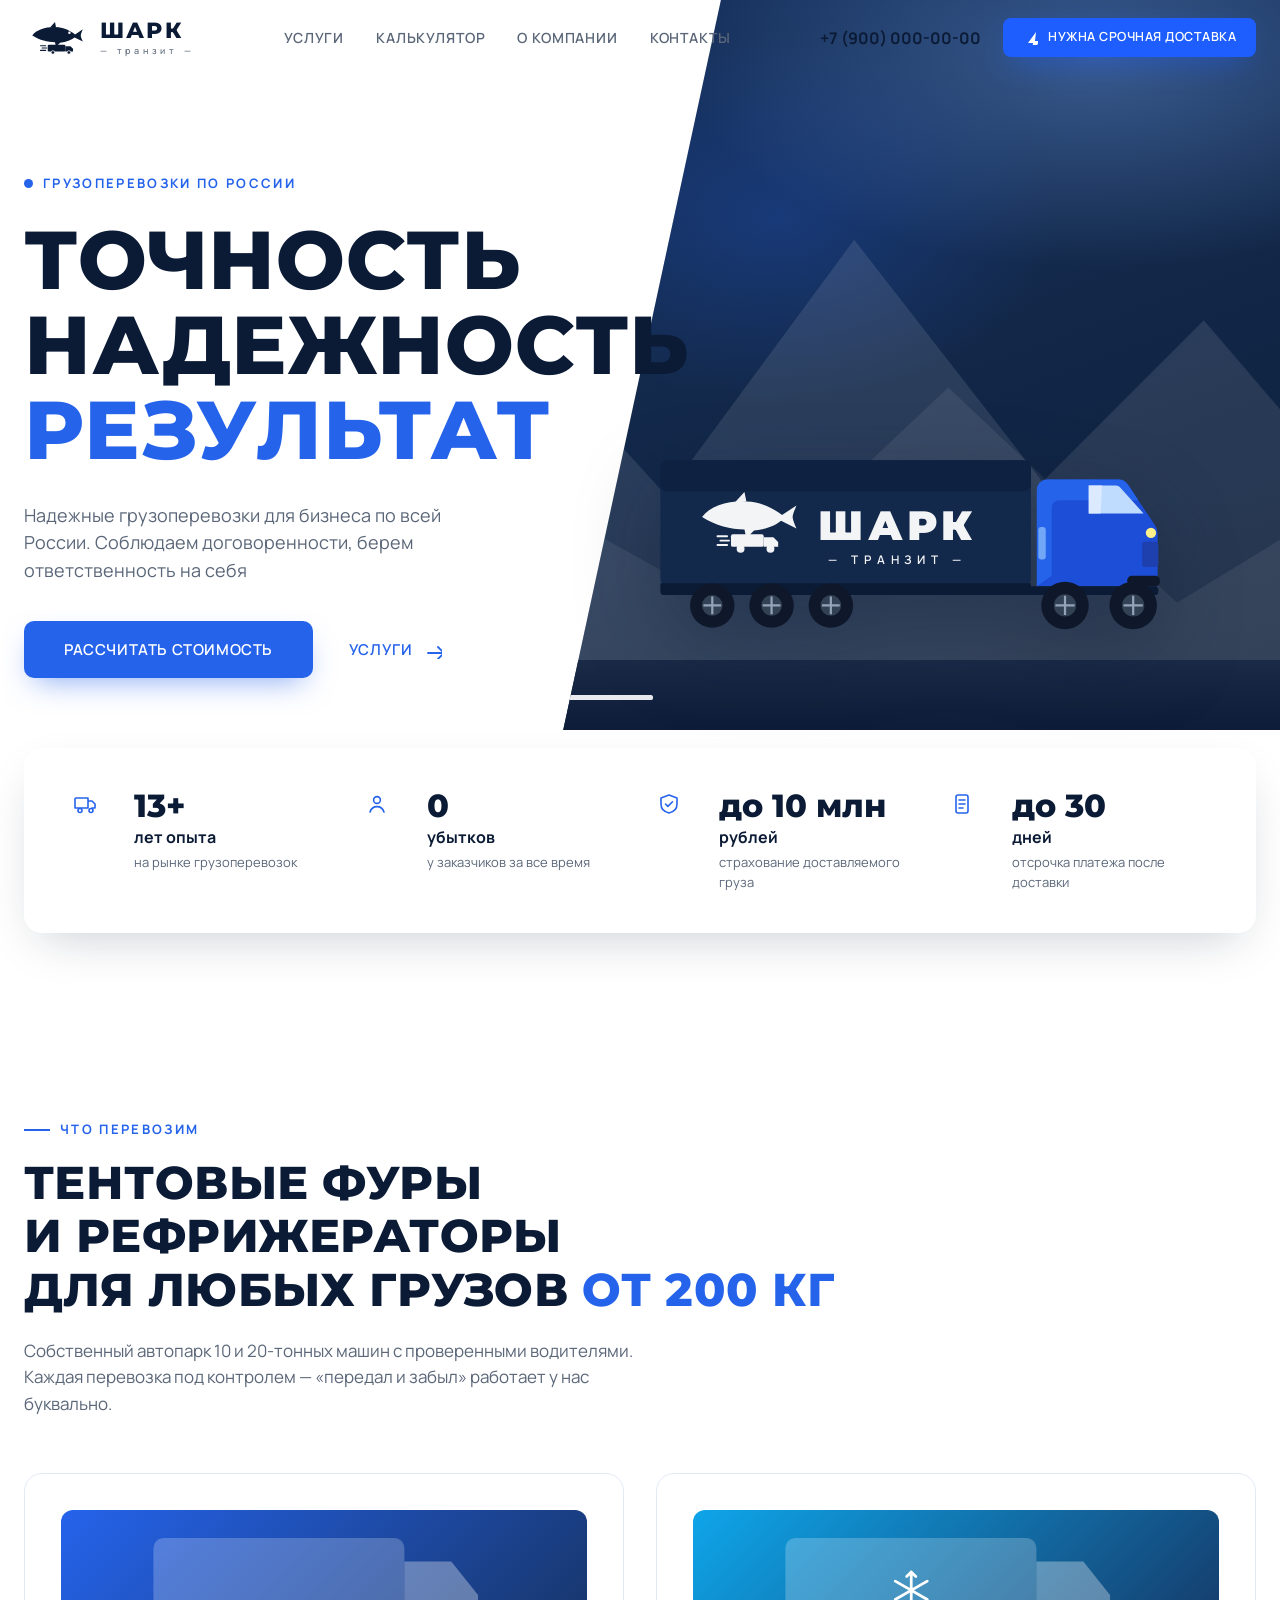
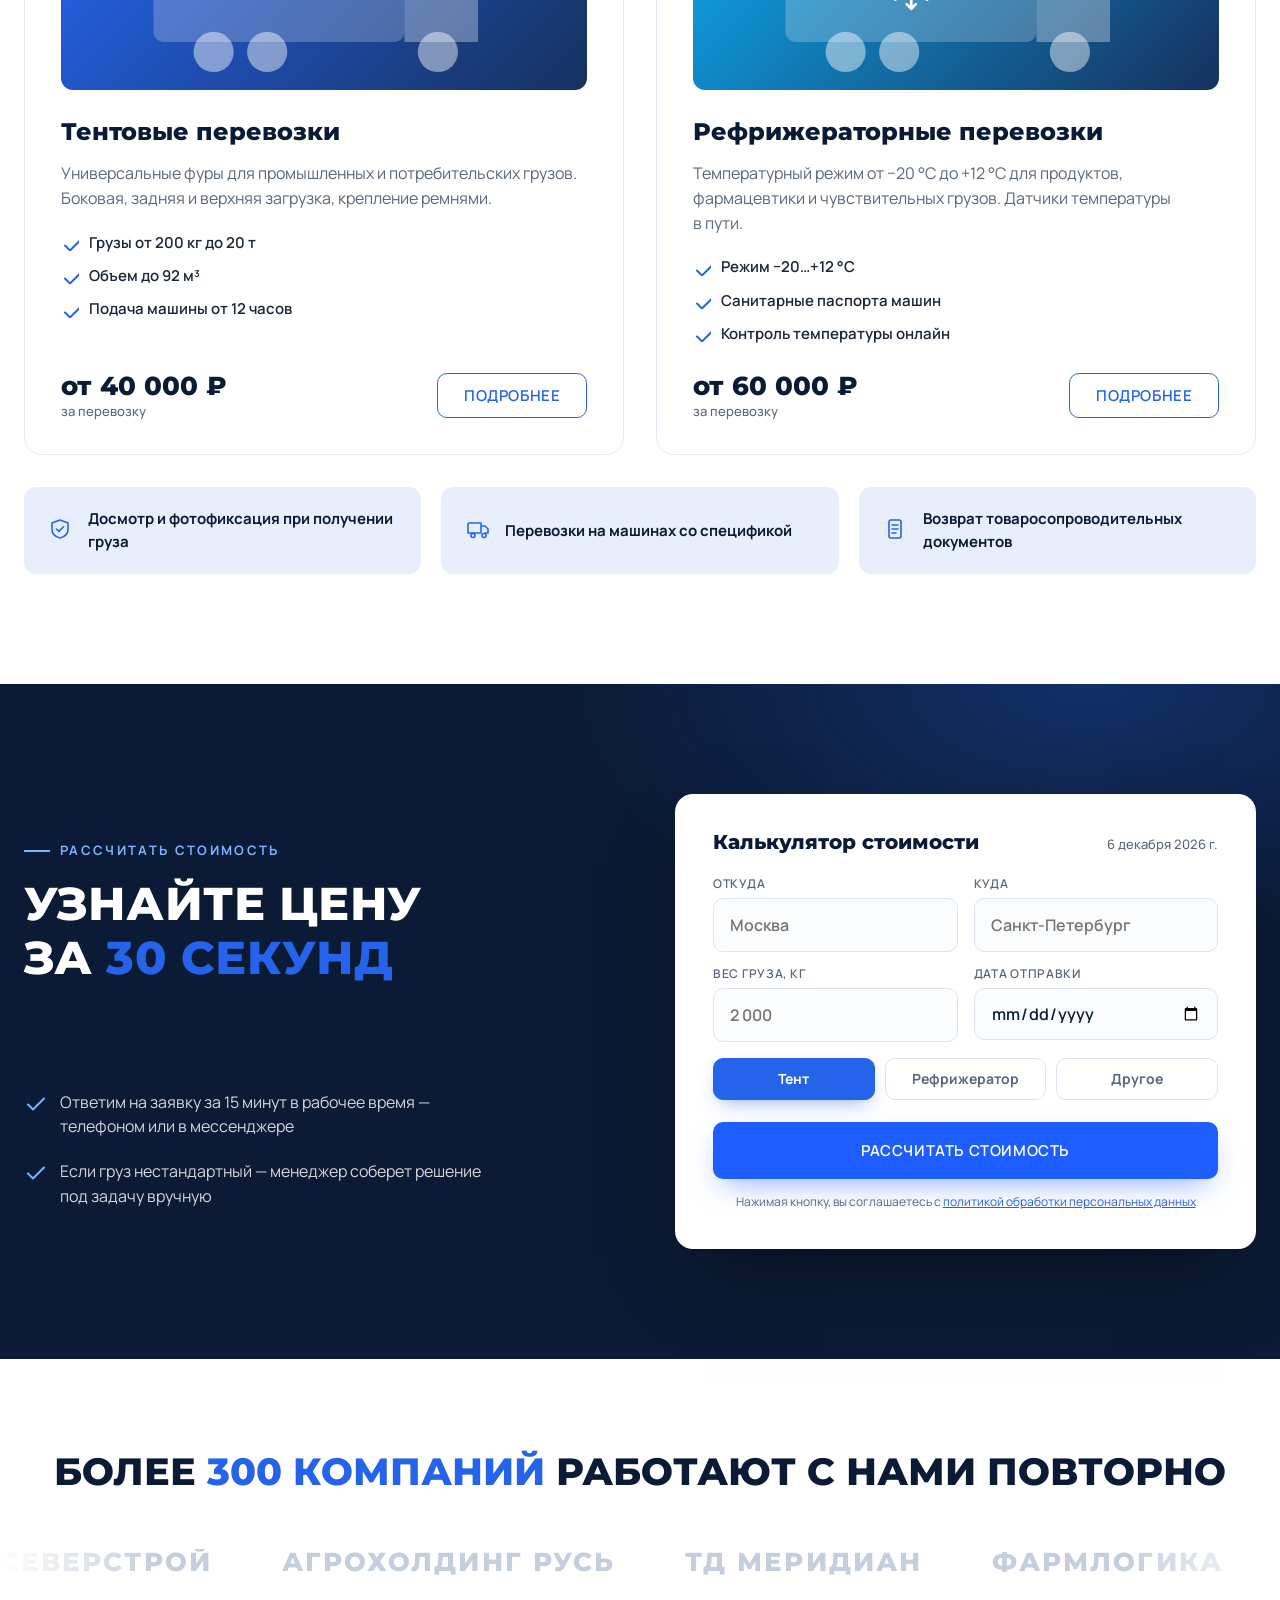
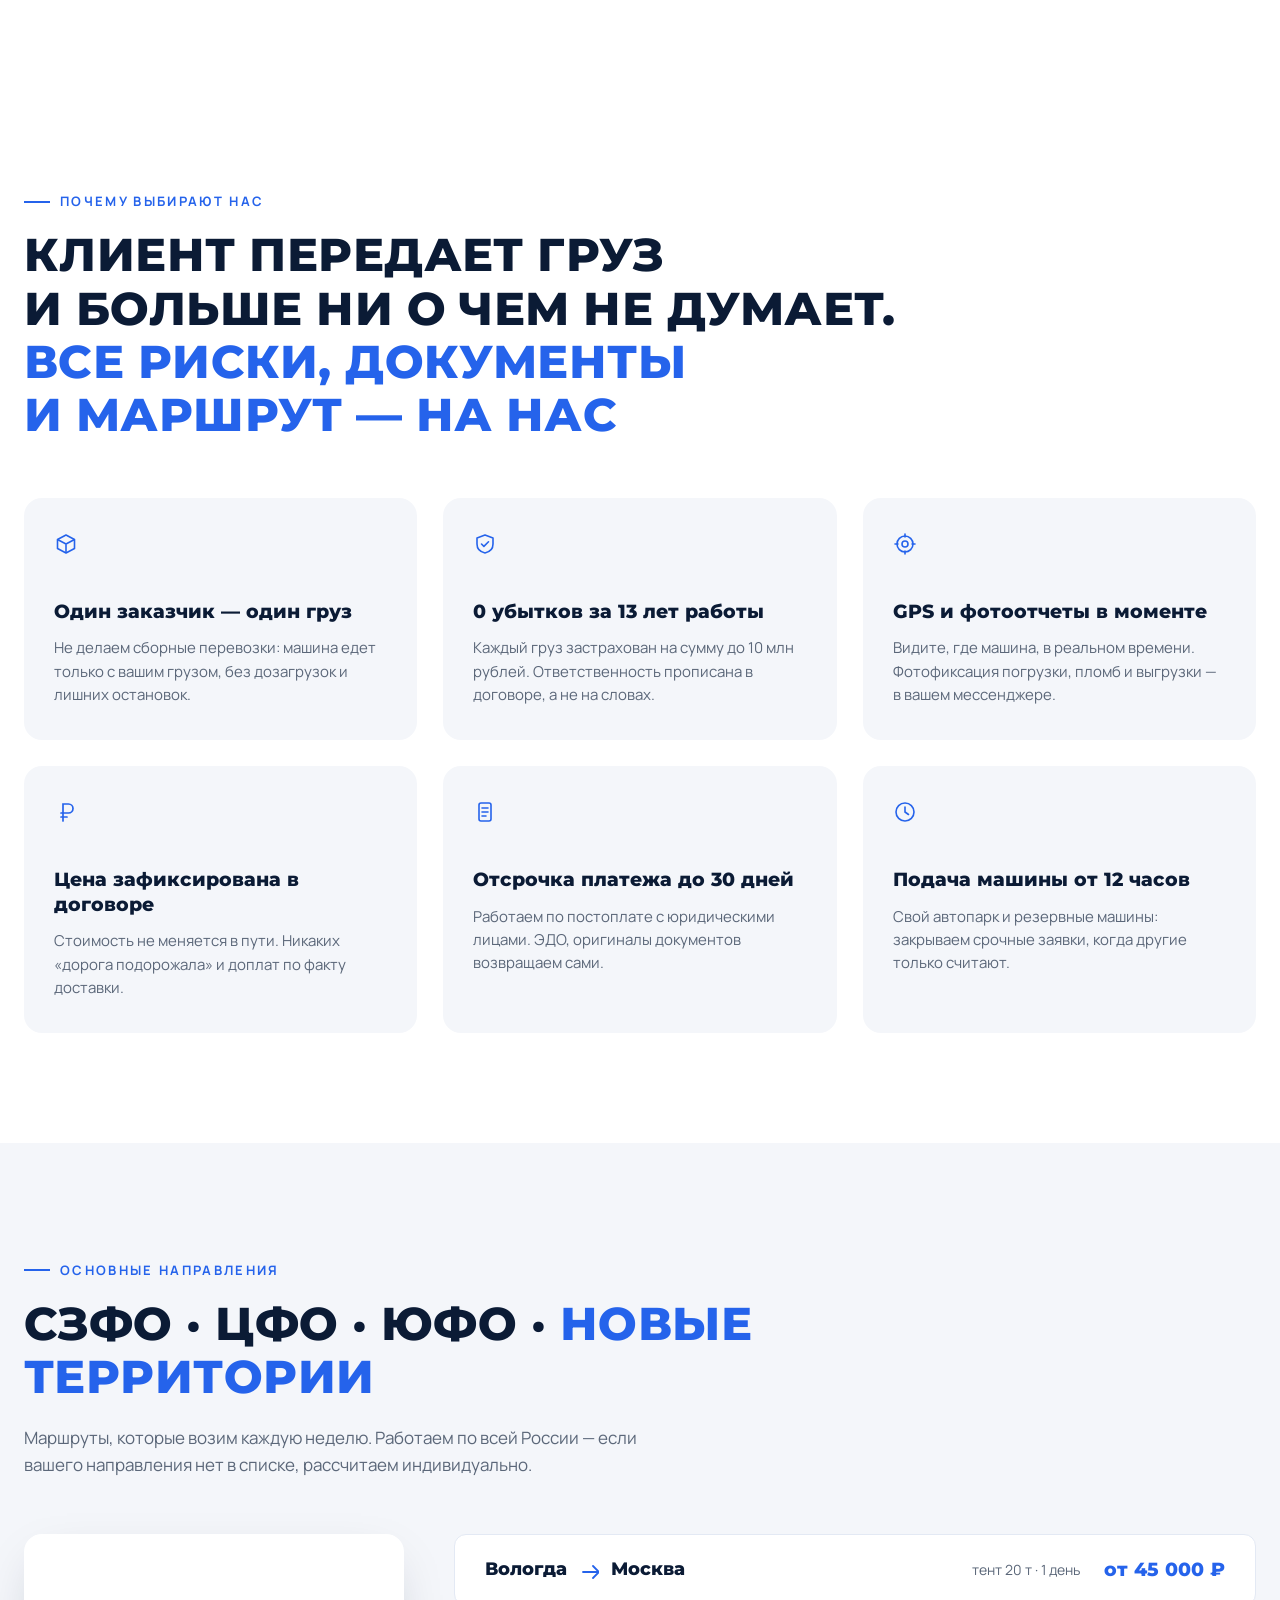
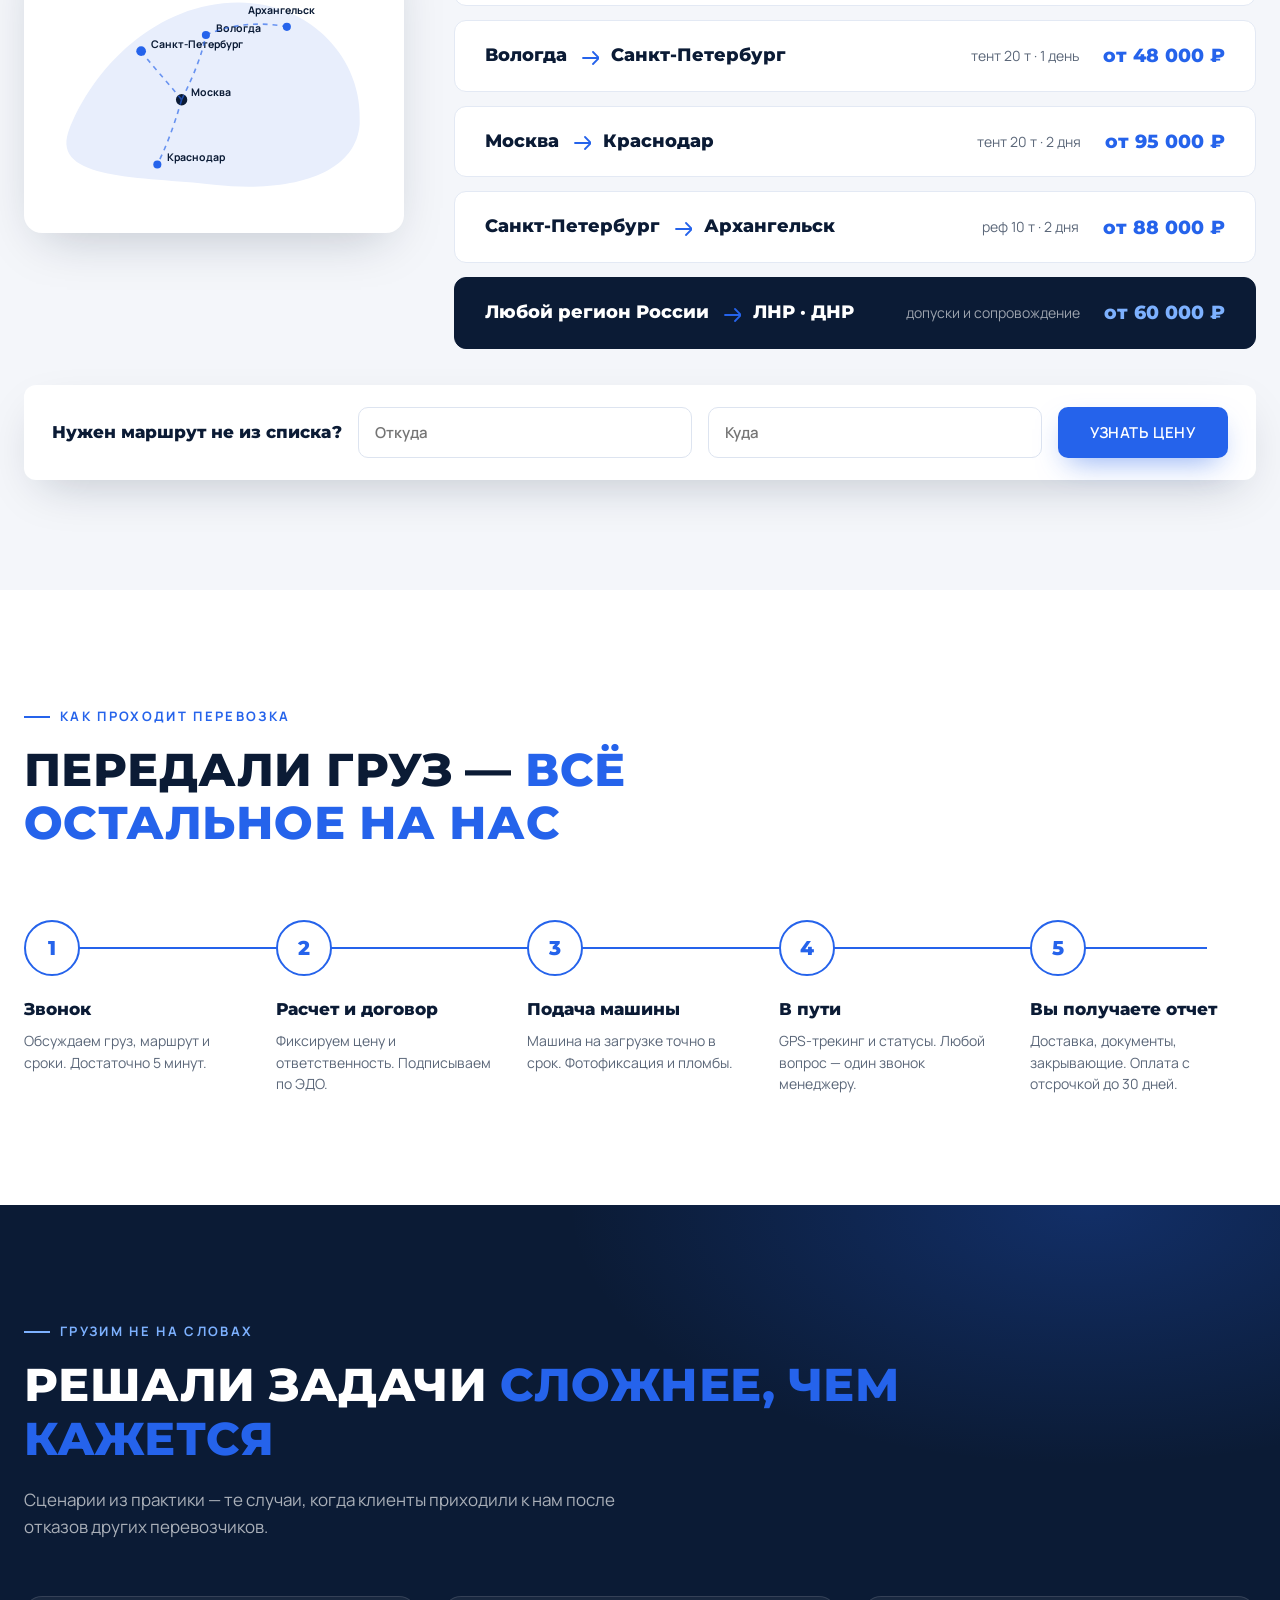
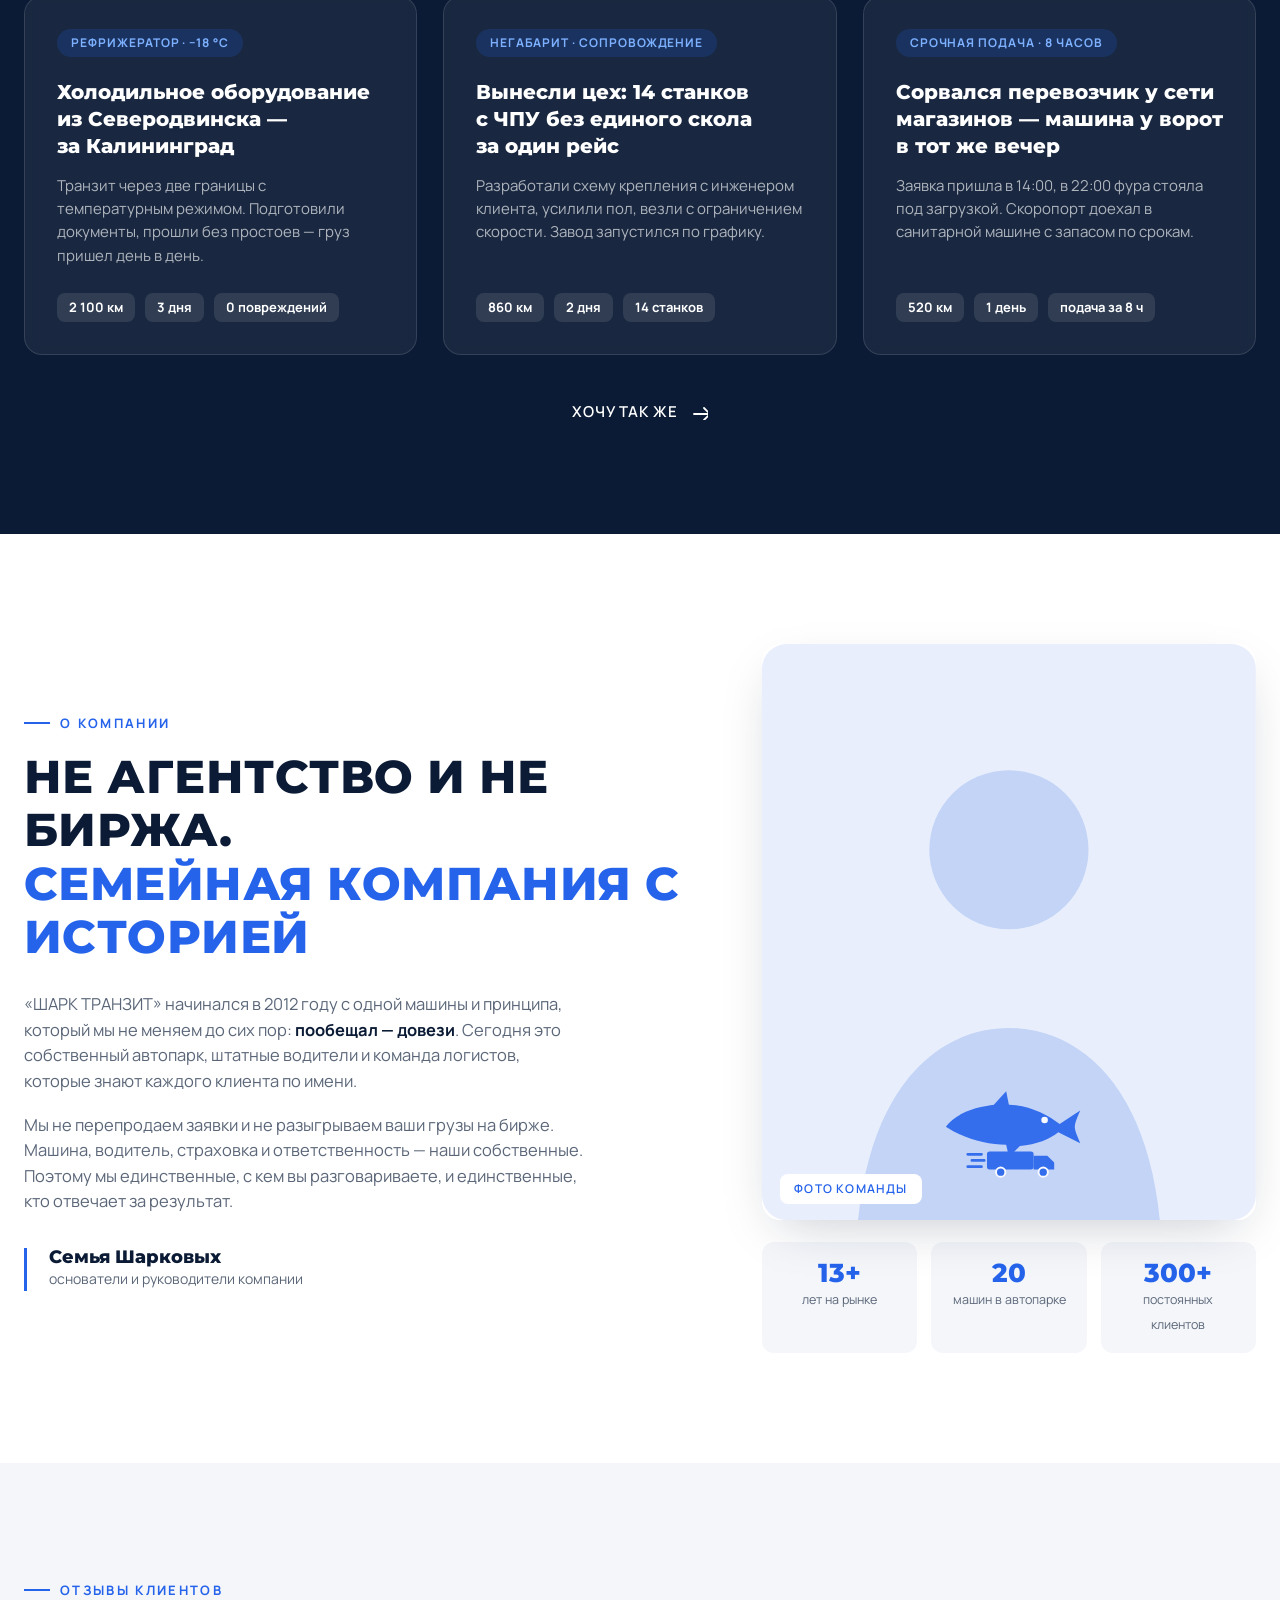
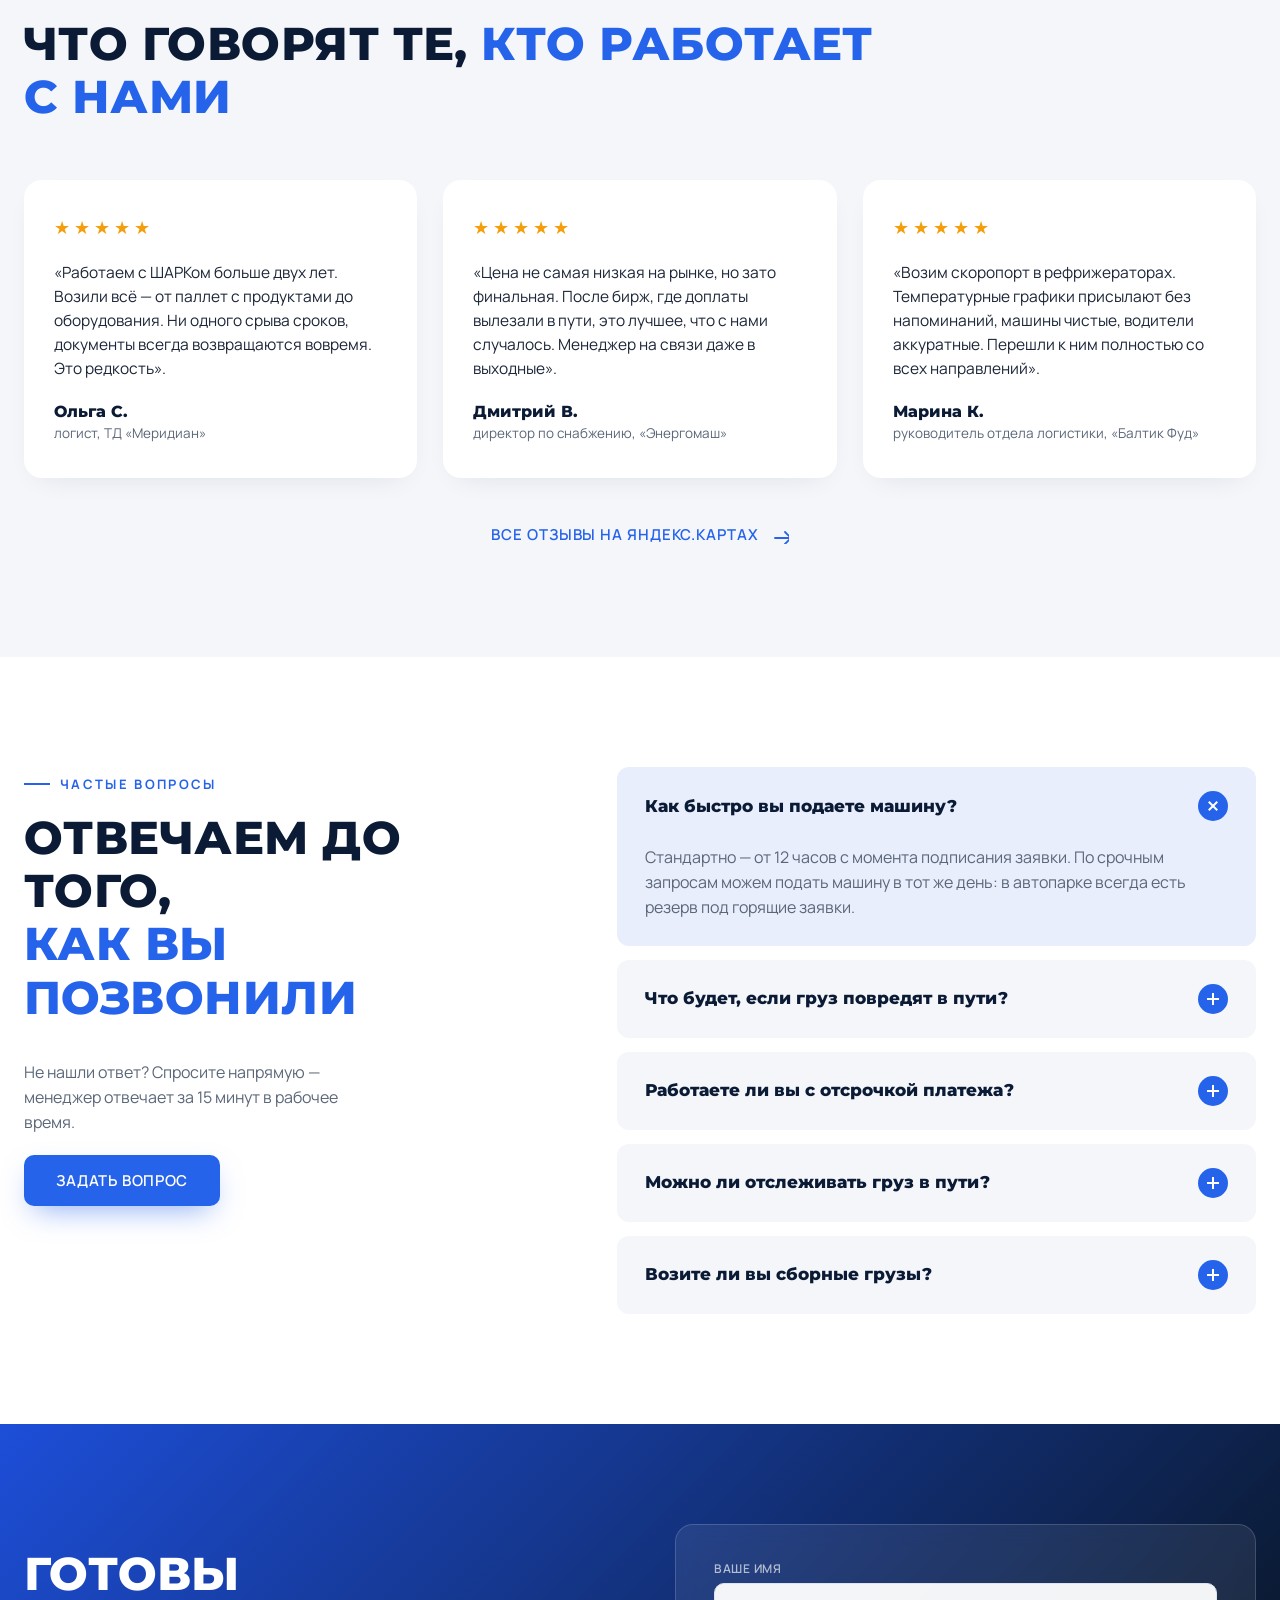
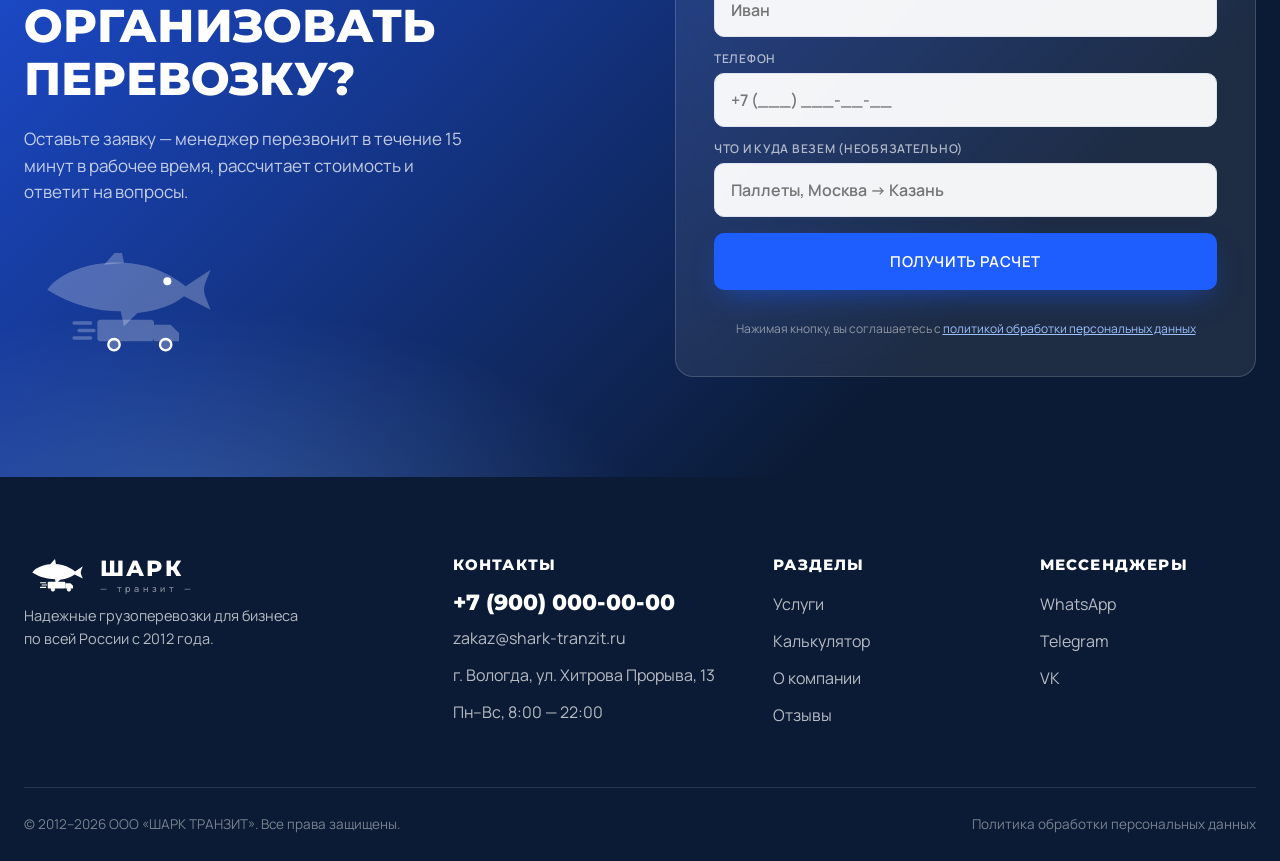
==== shark-transit/index.html @ 732265a2 "Добавить макет главной страницы ШАРК ТРАНЗИТ Адаптивная верстка по дизайну первого экрана и прототип" ====
<!DOCTYPE html>
<html lang="ru">
<head>
  <meta charset="UTF-8">
  <meta name="viewport" content="width=device-width, initial-scale=1.0">
  <title>ШАРК ТРАНЗИТ — Грузоперевозки по России | Точность. Надежность. Результат</title>
  <meta name="description" content="Надежные грузоперевозки для бизнеса по всей России. Тентовые фуры и рефрижераторы для грузов от 200 кг. Страхование до 10 млн ₽, отсрочка платежа до 30 дней.">
  <link rel="preconnect" href="https://fonts.googleapis.com">
  <link rel="preconnect" href="https://fonts.gstatic.com" crossorigin>
  <link href="https://fonts.googleapis.com/css2?family=Manrope:wght@400;500;600;700;800&family=Montserrat:wght@600;700;800;900&display=swap" rel="stylesheet">
  <link rel="stylesheet" href="css/style.css">
</head>
<body>

  <!-- ============ PRELOADER ============ -->
  <div class="preloader" id="preloader">
    <div class="preloader__inner">
      <div class="preloader__logo">
        <svg class="preloader__shark" viewBox="0 0 120 60" aria-hidden="true">
          <use href="#shark-icon"></use>
        </svg>
        <div class="preloader__brand">ШАРК<span>— транзит —</span></div>
      </div>
      <div class="preloader__bar"><i></i></div>
      <div class="preloader__caption">Готовим маршрут…</div>
    </div>
  </div>

  <!-- ============ SVG SPRITE ============ -->
  <svg width="0" height="0" style="position:absolute" aria-hidden="true">
    <defs>
      <!-- Shark + truck logo mark -->
      <g id="shark-icon">
        <path d="M14 22 C24 8 52 2 74 8 C84 11 92 16 97 20 L112 10 C110 15 108 19 108 22 C108 25 110 29 112 34 L96 26 C90 31 80 35 68 36 L60 44 L58 35 C44 35 28 31 14 22 Z" fill="currentColor"/>
        <path d="M48 7 L58 -4 L60 6 Z" fill="currentColor"/>
        <circle cx="86" cy="17" r="2.4" fill="#fff"/>
        <!-- speeding truck under shark -->
        <g transform="translate(30 40)">
          <rect x="14" y="0" width="34" height="13" rx="2" fill="currentColor"/>
          <path d="M48 3 H58 L63 8 V13 H48 Z" fill="currentColor"/>
          <circle cx="24" cy="15" r="3.4" fill="currentColor" stroke="#fff" stroke-width="1.4"/>
          <circle cx="55" cy="15" r="3.4" fill="currentColor" stroke="#fff" stroke-width="1.4"/>
          <path d="M0 2 H10 M3 6.5 H12 M0 11 H10" stroke="currentColor" stroke-width="2" stroke-linecap="round"/>
        </g>
      </g>
      <!-- icons -->
      <g id="i-truck"><path d="M3 16V7a1 1 0 0 1 1-1h12v10M16 9h4l3 3v4h-3M3 16h13" fill="none" stroke="currentColor" stroke-width="1.6" stroke-linecap="round" stroke-linejoin="round"/><circle cx="8" cy="18.5" r="2" fill="none" stroke="currentColor" stroke-width="1.6"/><circle cx="19" cy="18.5" r="2" fill="none" stroke="currentColor" stroke-width="1.6"/></g>
      <g id="i-user"><circle cx="12" cy="8" r="3.4" fill="none" stroke="currentColor" stroke-width="1.6"/><path d="M5 20c1.2-3.6 3.8-5.4 7-5.4s5.8 1.8 7 5.4" fill="none" stroke="currentColor" stroke-width="1.6" stroke-linecap="round"/></g>
      <g id="i-shield"><path d="M12 3l8 3v6c0 5-3.4 8-8 9-4.6-1-8-4-8-9V6l8-3z" fill="none" stroke="currentColor" stroke-width="1.6" stroke-linejoin="round"/><path d="M8.5 12l2.4 2.4L15.5 9.8" fill="none" stroke="currentColor" stroke-width="1.6" stroke-linecap="round" stroke-linejoin="round"/></g>
      <g id="i-doc"><rect x="6" y="3" width="12" height="18" rx="2" fill="none" stroke="currentColor" stroke-width="1.6"/><path d="M9 8h6M9 12h6M9 16h4" stroke="currentColor" stroke-width="1.6" stroke-linecap="round"/></g>
      <g id="i-bolt"><path d="M13 2L5 13h5l-1 9 8-11h-5l1-9z" fill="currentColor"/></g>
      <g id="i-arrow"><path d="M4 12h15M14 6l6 6-6 6" fill="none" stroke="currentColor" stroke-width="1.8" stroke-linecap="round" stroke-linejoin="round"/></g>
      <g id="i-check"><path d="M4 12.5l5 5L20 6.5" fill="none" stroke="currentColor" stroke-width="2" stroke-linecap="round" stroke-linejoin="round"/></g>
      <g id="i-snow"><path d="M12 2v20M3.3 7l17.4 10M3.3 17L20.7 7M12 2l-2.5 2.5M12 2l2.5 2.5M12 22l-2.5-2.5M12 22l2.5-2.5" fill="none" stroke="currentColor" stroke-width="1.5" stroke-linecap="round"/></g>
      <g id="i-route"><circle cx="6" cy="19" r="2.4" fill="none" stroke="currentColor" stroke-width="1.6"/><circle cx="18" cy="5" r="2.4" fill="none" stroke="currentColor" stroke-width="1.6"/><path d="M8 17.5C13 14 11 9 15.8 6.5" fill="none" stroke="currentColor" stroke-width="1.6" stroke-dasharray="3 3" stroke-linecap="round"/></g>
      <g id="i-phone"><path d="M5 4h4l1.5 4.5L8 10.5a12 12 0 0 0 5.5 5.5l2-2.5L20 15v4a2 2 0 0 1-2 2A15 15 0 0 1 3 6a2 2 0 0 1 2-2z" fill="none" stroke="currentColor" stroke-width="1.6" stroke-linejoin="round"/></g>
      <g id="i-gps"><circle cx="12" cy="12" r="3" fill="none" stroke="currentColor" stroke-width="1.6"/><path d="M12 2v3M12 19v3M2 12h3M19 12h3" stroke="currentColor" stroke-width="1.6" stroke-linecap="round"/><circle cx="12" cy="12" r="8" fill="none" stroke="currentColor" stroke-width="1.6"/></g>
      <g id="i-ruble"><path d="M9 21V4h5.5a4.5 4.5 0 0 1 0 9H9M7 13h7M7 17h6" fill="none" stroke="currentColor" stroke-width="1.7" stroke-linecap="round"/></g>
      <g id="i-clock"><circle cx="12" cy="12" r="9" fill="none" stroke="currentColor" stroke-width="1.6"/><path d="M12 7v5l3.5 2.5" fill="none" stroke="currentColor" stroke-width="1.6" stroke-linecap="round"/></g>
      <g id="i-box"><path d="M3.5 7.5L12 3l8.5 4.5v9L12 21l-8.5-4.5v-9z" fill="none" stroke="currentColor" stroke-width="1.6" stroke-linejoin="round"/><path d="M3.5 7.5L12 12l8.5-4.5M12 12v9" fill="none" stroke="currentColor" stroke-width="1.6" stroke-linejoin="round"/></g>
    </defs>
  </svg>

  <!-- ============ HEADER ============ -->
  <header class="header" id="header">
    <div class="container header__inner">
      <a href="#" class="logo" aria-label="ШАРК ТРАНЗИТ — на главную">
        <svg class="logo__mark" viewBox="-2 -6 124 66"><use href="#shark-icon"></use></svg>
        <span class="logo__text">ШАРК<small>— транзит —</small></span>
      </a>
      <nav class="nav" id="nav">
        <a href="#services">Услуги</a>
        <a href="#calculator">Калькулятор</a>
        <a href="#about">О компании</a>
        <a href="#contacts">Контакты</a>
      </nav>
      <div class="header__right">
        <a href="tel:+79000000000" class="header__phone">+7 (900) 000-00-00</a>
        <a href="#cta" class="btn btn--accent btn--sm">
          <svg class="ic"><use href="#i-bolt"></use></svg>
          Нужна срочная доставка
        </a>
      </div>
      <button class="burger" id="burger" aria-label="Открыть меню"><span></span><span></span><span></span></button>
    </div>
  </header>

  <!-- ============ HERO ============ -->
  <section class="hero">
    <div class="hero__visual" aria-hidden="true">
      <div class="hero__panel">
        <div class="hero__sky"></div>
        <div class="hero__mountains">
          <svg viewBox="0 0 900 380" preserveAspectRatio="xMidYMax slice">
            <path d="M0 380 L160 140 L260 250 L400 60 L540 240 L660 120 L780 260 L900 150 L900 380 Z" fill="rgba(255,255,255,.10)"/>
            <path d="M0 380 L120 230 L300 330 L470 170 L640 330 L820 220 L900 300 L900 380 Z" fill="rgba(255,255,255,.07)"/>
          </svg>
        </div>
        <div class="hero__road">
          <i class="hero__line"></i><i class="hero__line"></i><i class="hero__line"></i>
        </div>
      </div>
      <!-- Flat illustrated semi-truck -->
      <div class="hero__truck" id="heroTruck">
        <svg viewBox="0 0 760 280">
          <!-- trailer -->
          <g>
            <rect x="10" y="30" width="500" height="170" rx="10" fill="#13294b"/>
            <rect x="10" y="30" width="500" height="42" rx="10" fill="#0e2140"/>
            <g fill="#fff" opacity=".95" text-anchor="middle">
              <text x="330" y="138" font-family="Montserrat, sans-serif" font-weight="900" font-size="56" letter-spacing="6">ШАРК</text>
              <text x="330" y="170" font-family="Manrope, sans-serif" font-weight="600" font-size="16" letter-spacing="8">— ТРАНЗИТ —</text>
            </g>
            <g transform="translate(48 78) scale(1.3)" fill="#fff" opacity=".95">
              <use href="#shark-icon" style="color:#fff"></use>
            </g>
            <rect x="10" y="196" width="500" height="8" fill="#0b1b35"/>
          </g>
          <!-- cab -->
          <g>
            <path d="M518 200 V70 a14 14 0 0 1 14-14 h96 a16 16 0 0 1 13 7 l36 54 a20 20 0 0 1 4 12 v71 Z" fill="#1d4ed8"/>
            <path d="M518 200 V70 a14 14 0 0 1 14-14 h96 a16 16 0 0 1 13 7 l14 21 H548 a10 10 0 0 0-10 10 v92 Z" fill="#2563eb"/>
            <path d="M588 64 h36 a10 10 0 0 1 8 4.4 L662 102 H588 Z" fill="#bfdbfe"/>
            <path d="M588 64 h18 l-2 38 h-16 Z" fill="#dbeafe"/>
            <rect x="520" y="120" width="10" height="44" rx="4" fill="#93c5fd" opacity=".7"/>
            <rect x="660" y="140" width="22" height="34" rx="4" fill="#1e40af"/>
            <circle cx="672" cy="128" r="7" fill="#fef08a"/>
            <rect x="640" y="186" width="44" height="14" rx="6" fill="#0f172a"/>
          </g>
          <!-- chassis + wheels -->
          <rect x="10" y="200" width="672" height="12" rx="5" fill="#0b1b35"/>
          <g class="wheel"><circle cx="80" cy="226" r="30" fill="#0f172a"/><circle cx="80" cy="226" r="14" fill="#334155"/><path class="hub" d="M80 214v24M68 226h24" stroke="#94a3b8" stroke-width="3"/></g>
          <g class="wheel"><circle cx="160" cy="226" r="30" fill="#0f172a"/><circle cx="160" cy="226" r="14" fill="#334155"/><path class="hub" d="M160 214v24M148 226h24" stroke="#94a3b8" stroke-width="3"/></g>
          <g class="wheel"><circle cx="240" cy="226" r="30" fill="#0f172a"/><circle cx="240" cy="226" r="14" fill="#334155"/><path class="hub" d="M240 214v24M228 226h24" stroke="#94a3b8" stroke-width="3"/></g>
          <g class="wheel"><circle cx="556" cy="226" r="32" fill="#0f172a"/><circle cx="556" cy="226" r="15" fill="#334155"/><path class="hub" d="M556 213v26M543 226h26" stroke="#94a3b8" stroke-width="3"/></g>
          <g class="wheel"><circle cx="648" cy="226" r="32" fill="#0f172a"/><circle cx="648" cy="226" r="15" fill="#334155"/><path class="hub" d="M648 213v26M635 226h26" stroke="#94a3b8" stroke-width="3"/></g>
          <!-- speed lines -->
          <g class="speed" stroke="#93c5fd" stroke-width="6" stroke-linecap="round" opacity=".8">
            <path d="M-40 90 H-110"/><path d="M-20 150 H-130"/><path d="M-50 210 H-100"/>
          </g>
        </svg>
      </div>
    </div>

    <div class="container">
      <div class="hero__content">
      <div class="hero__badge anim" style="--d:.05s"><i></i>ГРУЗОПЕРЕВОЗКИ ПО РОССИИ</div>
      <h1 class="hero__title">
        <span class="anim" style="--d:.12s">Точность</span>
        <span class="anim" style="--d:.22s">Надежность</span>
        <span class="hero__title-accent anim" style="--d:.32s">Результат</span>
      </h1>
      <p class="hero__text anim" style="--d:.42s">Надежные грузоперевозки для бизнеса по&nbsp;всей России. Соблюдаем договоренности, берем ответственность на&nbsp;себя</p>
      <div class="hero__actions anim" style="--d:.52s">
        <a href="#calculator" class="btn btn--primary btn--lg">Рассчитать стоимость</a>
        <a href="#services" class="btn-link">Услуги <svg class="ic"><use href="#i-arrow"></use></svg></a>
      </div>
      </div>
    </div>

    <!-- stats card -->
    <div class="container">
      <div class="stats reveal" id="stats">
        <div class="stats__item">
          <svg class="stats__icon"><use href="#i-truck"></use></svg>
          <div><b><span class="count" data-to="13">0</span>+</b><span>лет опыта</span><small>на рынке грузоперевозок</small></div>
        </div>
        <div class="stats__item">
          <svg class="stats__icon"><use href="#i-user"></use></svg>
          <div><b><span class="count" data-to="0">0</span></b><span>убытков</span><small>у заказчиков за все время</small></div>
        </div>
        <div class="stats__item">
          <svg class="stats__icon"><use href="#i-shield"></use></svg>
          <div><b>до <span class="count" data-to="10">0</span> млн</b><span>рублей</span><small>страхование доставляемого груза</small></div>
        </div>
        <div class="stats__item">
          <svg class="stats__icon"><use href="#i-doc"></use></svg>
          <div><b>до <span class="count" data-to="30">0</span></b><span>дней</span><small>отсрочка платежа после доставки</small></div>
        </div>
      </div>
    </div>
  </section>

  <!-- ============ SERVICES ============ -->
  <section class="section" id="services">
    <div class="container">
      <div class="section__label reveal">Что перевозим</div>
      <h2 class="section__title reveal">Тентовые фуры и&nbsp;рефрижераторы<br>для любых грузов <em>от&nbsp;200&nbsp;кг</em></h2>
      <p class="section__sub reveal">Собственный автопарк 10 и 20-тонных машин с проверенными водителями.<br>Каждая перевозка под контролем — «передал и забыл» работает у нас буквально.</p>

      <div class="services__grid">
        <article class="service-card reveal">
          <div class="service-card__media service-card__media--tent">
            <svg viewBox="0 0 220 110"><rect x="8" y="18" width="150" height="62" rx="6" fill="rgba(255,255,255,.22)"/><path d="M158 32h28l16 20v28h-44z" fill="rgba(255,255,255,.32)"/><circle cx="44" cy="86" r="12" fill="rgba(255,255,255,.45)"/><circle cx="76" cy="86" r="12" fill="rgba(255,255,255,.45)"/><circle cx="178" cy="86" r="12" fill="rgba(255,255,255,.45)"/></svg>
          </div>
          <h3>Тентовые перевозки</h3>
          <p>Универсальные фуры для промышленных и&nbsp;потребительских грузов. Боковая, задняя и&nbsp;верхняя загрузка, крепление ремнями.</p>
          <ul class="service-card__list">
            <li><svg class="ic"><use href="#i-check"></use></svg>Грузы от 200 кг до 20 т</li>
            <li><svg class="ic"><use href="#i-check"></use></svg>Объем до 92 м³</li>
            <li><svg class="ic"><use href="#i-check"></use></svg>Подача машины от 12 часов</li>
          </ul>
          <div class="service-card__footer">
            <div class="service-card__price">от 40 000 ₽<small>за перевозку</small></div>
            <a href="#cta" class="btn btn--ghost">Подробнее</a>
          </div>
        </article>

        <article class="service-card reveal" style="--d:.12s">
          <div class="service-card__media service-card__media--ref">
            <svg viewBox="0 0 220 110"><rect x="8" y="18" width="150" height="62" rx="6" fill="rgba(255,255,255,.22)"/><path d="M158 32h28l16 20v28h-44z" fill="rgba(255,255,255,.32)"/><circle cx="44" cy="86" r="12" fill="rgba(255,255,255,.45)"/><circle cx="76" cy="86" r="12" fill="rgba(255,255,255,.45)"/><circle cx="178" cy="86" r="12" fill="rgba(255,255,255,.45)"/><g transform="translate(70 36) scale(1.1)" color="#fff"><use href="#i-snow"></use></g></svg>
          </div>
          <h3>Рефрижераторные перевозки</h3>
          <p>Температурный режим от&nbsp;−20&nbsp;°C до&nbsp;+12&nbsp;°C для продуктов, фармацевтики и&nbsp;чувствительных грузов. Датчики температуры в&nbsp;пути.</p>
          <ul class="service-card__list">
            <li><svg class="ic"><use href="#i-check"></use></svg>Режим −20…+12 °C</li>
            <li><svg class="ic"><use href="#i-check"></use></svg>Санитарные паспорта машин</li>
            <li><svg class="ic"><use href="#i-check"></use></svg>Контроль температуры онлайн</li>
          </ul>
          <div class="service-card__footer">
            <div class="service-card__price">от 60 000 ₽<small>за перевозку</small></div>
            <a href="#cta" class="btn btn--ghost">Подробнее</a>
          </div>
        </article>
      </div>

      <div class="services__extra">
        <div class="chip reveal"><svg class="ic"><use href="#i-shield"></use></svg>Досмотр и фотофиксация при получении груза</div>
        <div class="chip reveal" style="--d:.08s"><svg class="ic"><use href="#i-truck"></use></svg>Перевозки на машинах со спецификой</div>
        <div class="chip reveal" style="--d:.16s"><svg class="ic"><use href="#i-doc"></use></svg>Возврат товаросопроводительных документов</div>
      </div>
    </div>
  </section>

  <!-- ============ CALCULATOR ============ -->
  <section class="section section--dark" id="calculator">
    <div class="container calc">
      <div class="calc__info">
        <div class="section__label section__label--light reveal">Рассчитать стоимость</div>
        <h2 class="section__title reveal">Узнайте цену<br>за <em>30 секунд</em></h2>
        <ul class="calc__points">
          <li class="reveal"><svg class="ic"><use href="#i-check"></use></svg>Цена в калькуляторе — это итоговая стоимость без скрытых доплат и «вилок»</li>
          <li class="reveal" style="--d:.08s"><svg class="ic"><use href="#i-check"></use></svg>Ответим на заявку за 15 минут в рабочее время — телефоном или в мессенджере</li>
          <li class="reveal" style="--d:.16s"><svg class="ic"><use href="#i-check"></use></svg>Если груз нестандартный — менеджер соберет решение под задачу вручную</li>
        </ul>
      </div>

      <form class="calc__form reveal" id="calcForm" novalidate>
        <div class="calc__form-head">Калькулятор стоимости<span id="calcDate"></span></div>
        <div class="field-row">
          <label class="field"><span>Откуда</span><input type="text" placeholder="Москва" id="calcFrom" required></label>
          <label class="field"><span>Куда</span><input type="text" placeholder="Санкт-Петербург" id="calcTo" required></label>
        </div>
        <div class="field-row">
          <label class="field"><span>Вес груза, кг</span><input type="number" placeholder="2 000" min="200" id="calcWeight"></label>
          <label class="field"><span>Дата отправки</span><input type="date" id="calcWhen"></label>
        </div>
        <div class="calc__type" role="radiogroup" aria-label="Тип кузова">
          <label><input type="radio" name="body" value="tent" checked><span>Тент</span></label>
          <label><input type="radio" name="body" value="ref"><span>Рефрижератор</span></label>
          <label><input type="radio" name="body" value="other"><span>Другое</span></label>
        </div>
        <div class="calc__result" id="calcResult" hidden>
          <small>Стоимость с доставкой <b id="calcRoute"></b></small>
          <strong id="calcPrice">—</strong>
        </div>
        <button type="submit" class="btn btn--accent btn--lg btn--block">Рассчитать стоимость</button>
        <p class="calc__note">Нажимая кнопку, вы соглашаетесь с <a href="#">политикой обработки персональных данных</a></p>
      </form>
    </div>
  </section>

  <!-- ============ CLIENTS MARQUEE ============ -->
  <section class="clients">
    <div class="container">
      <h2 class="clients__title reveal">Более <em>300 компаний</em> работают с нами повторно</h2>
    </div>
    <div class="marquee" aria-hidden="true">
      <div class="marquee__track" id="marqueeTrack">
        <span>СЕВЕРСТРОЙ</span><span>АГРОХОЛДИНГ&nbsp;РУСЬ</span><span>ТД&nbsp;МЕРИДИАН</span><span>ФАРМЛОГИКА</span><span>ВОЛГА-ПРОДУКТ</span><span>СТАЛЬКОМПЛЕКТ</span><span>БАЛТИК&nbsp;ФУД</span><span>ЭНЕРГОМАШ</span>
      </div>
    </div>
  </section>

  <!-- ============ WHY US ============ -->
  <section class="section" id="why">
    <div class="container">
      <div class="section__label reveal">Почему выбирают нас</div>
      <h2 class="section__title reveal">Клиент передает груз и&nbsp;больше ни&nbsp;о&nbsp;чем не&nbsp;думает.<br><em>Все риски, документы и&nbsp;маршрут — на&nbsp;нас</em></h2>

      <div class="why__grid">
        <div class="why-card reveal"><svg class="why-card__icon"><use href="#i-box"></use></svg><h3>Один заказчик — один груз</h3><p>Не делаем сборные перевозки: машина едет только с вашим грузом, без дозагрузок и лишних остановок.</p></div>
        <div class="why-card reveal" style="--d:.07s"><svg class="why-card__icon"><use href="#i-shield"></use></svg><h3>0 убытков за 13 лет работы</h3><p>Каждый груз застрахован на сумму до 10 млн рублей. Ответственность прописана в договоре, а не на словах.</p></div>
        <div class="why-card reveal" style="--d:.14s"><svg class="why-card__icon"><use href="#i-gps"></use></svg><h3>GPS и фотоотчеты в моменте</h3><p>Видите, где машина, в реальном времени. Фотофиксация погрузки, пломб и выгрузки — в вашем мессенджере.</p></div>
        <div class="why-card reveal" style="--d:.21s"><svg class="why-card__icon"><use href="#i-ruble"></use></svg><h3>Цена зафиксирована в договоре</h3><p>Стоимость не меняется в пути. Никаких «дорога подорожала» и доплат по факту доставки.</p></div>
        <div class="why-card reveal" style="--d:.28s"><svg class="why-card__icon"><use href="#i-doc"></use></svg><h3>Отсрочка платежа до 30 дней</h3><p>Работаем по постоплате с юридическими лицами. ЭДО, оригиналы документов возвращаем сами.</p></div>
        <div class="why-card reveal" style="--d:.35s"><svg class="why-card__icon"><use href="#i-clock"></use></svg><h3>Подача машины от 12 часов</h3><p>Свой автопарк и резервные машины: закрываем срочные заявки, когда другие только считают.</p></div>
      </div>
    </div>
  </section>

  <!-- ============ ROUTES ============ -->
  <section class="section section--gray" id="routes">
    <div class="container">
      <div class="section__label reveal">Основные направления</div>
      <h2 class="section__title reveal">СЗФО · ЦФО · ЮФО · <em>Новые территории</em></h2>
      <p class="section__sub reveal">Маршруты, которые возим каждую неделю. Работаем по всей России — если вашего направления нет в списке, рассчитаем индивидуально.</p>

      <div class="routes">
        <div class="routes__map reveal" aria-hidden="true">
          <svg viewBox="0 0 420 320">
            <path d="M30 220 C60 140 140 60 240 60 C330 60 395 130 390 210 C385 275 300 295 210 285 C120 275 10 280 30 220 Z" fill="#e8eefc"/>
            <g class="routes__dots">
              <circle cx="120" cy="120" r="6" fill="#2563eb"/><text x="132" y="116">Санкт-Петербург</text>
              <circle cx="170" cy="180" r="7" fill="#0b1b35"/><text x="182" y="176">Москва</text>
              <circle cx="200" cy="100" r="5" fill="#2563eb"/><text x="212" y="96">Вологда</text>
              <circle cx="140" cy="260" r="5" fill="#2563eb"/><text x="152" y="256">Краснодар</text>
              <circle cx="300" cy="90" r="5" fill="#2563eb"/><text x="252" y="74">Архангельск</text>
            </g>
            <g class="routes__paths" stroke="#2563eb" stroke-width="2" stroke-dasharray="6 6" fill="none" opacity=".65">
              <path d="M170 180 C150 155 135 140 120 120"/>
              <path d="M170 180 C185 150 195 125 200 100"/>
              <path d="M170 180 C160 215 150 240 140 260"/>
              <path d="M200 100 C235 85 270 84 300 90"/>
            </g>
          </svg>
        </div>

        <div class="routes__list">
          <a class="route reveal" href="#cta"><span class="route__cities">Вологда <svg class="ic"><use href="#i-arrow"></use></svg> Москва</span><span class="route__meta">тент 20 т · 1 день</span><span class="route__price">от 45 000 ₽</span></a>
          <a class="route reveal" style="--d:.06s" href="#cta"><span class="route__cities">Вологда <svg class="ic"><use href="#i-arrow"></use></svg> Санкт-Петербург</span><span class="route__meta">тент 20 т · 1 день</span><span class="route__price">от 48 000 ₽</span></a>
          <a class="route reveal" style="--d:.12s" href="#cta"><span class="route__cities">Москва <svg class="ic"><use href="#i-arrow"></use></svg> Краснодар</span><span class="route__meta">тент 20 т · 2 дня</span><span class="route__price">от 95 000 ₽</span></a>
          <a class="route reveal" style="--d:.18s" href="#cta"><span class="route__cities">Санкт-Петербург <svg class="ic"><use href="#i-arrow"></use></svg> Архангельск</span><span class="route__meta">реф 10 т · 2 дня</span><span class="route__price">от 88 000 ₽</span></a>
          <a class="route route--wide reveal" style="--d:.24s" href="#cta"><span class="route__cities">Любой регион России <svg class="ic"><use href="#i-arrow"></use></svg> ЛНР · ДНР</span><span class="route__meta">допуски и сопровождение</span><span class="route__price">от 60 000 ₽</span></a>
        </div>
      </div>

      <form class="routes__custom reveal" id="routeForm">
        <b>Нужен маршрут не из списка?</b>
        <input type="text" placeholder="Откуда" required>
        <input type="text" placeholder="Куда" required>
        <button type="submit" class="btn btn--primary">Узнать цену</button>
      </form>
    </div>
  </section>

  <!-- ============ PROCESS ============ -->
  <section class="section" id="process">
    <div class="container">
      <div class="section__label reveal">Как проходит перевозка</div>
      <h2 class="section__title reveal">Передали груз — <em>всё остальное на нас</em></h2>

      <div class="steps">
        <div class="steps__line" aria-hidden="true"><i id="stepsProgress"></i></div>
        <div class="step reveal"><b>1</b><h3>Звонок</h3><p>Обсуждаем груз, маршрут и сроки. Достаточно 5 минут.</p></div>
        <div class="step reveal" style="--d:.08s"><b>2</b><h3>Расчет и договор</h3><p>Фиксируем цену и ответственность. Подписываем по ЭДО.</p></div>
        <div class="step reveal" style="--d:.16s"><b>3</b><h3>Подача машины</h3><p>Машина на загрузке точно в срок. Фотофиксация и пломбы.</p></div>
        <div class="step reveal" style="--d:.24s"><b>4</b><h3>В пути</h3><p>GPS-трекинг и статусы. Любой вопрос — один звонок менеджеру.</p></div>
        <div class="step reveal" style="--d:.32s"><b>5</b><h3>Вы получаете отчет</h3><p>Доставка, документы, закрывающие. Оплата с отсрочкой до 30 дней.</p></div>
      </div>
    </div>
  </section>

  <!-- ============ CASES ============ -->
  <section class="section section--dark" id="cases">
    <div class="container">
      <div class="section__label section__label--light reveal">Грузим не на словах</div>
      <h2 class="section__title reveal">Решали задачи <em>сложнее, чем кажется</em></h2>
      <p class="section__sub reveal">Сценарии из практики — те случаи, когда клиенты приходили к нам после отказов других перевозчиков.</p>

      <div class="cases__grid">
        <article class="case-card reveal">
          <div class="case-card__tag">Рефрижератор · −18 °C</div>
          <h3>Холодильное оборудование из&nbsp;Северодвинска — за&nbsp;Калининград</h3>
          <p>Транзит через две границы с температурным режимом. Подготовили документы, прошли без простоев — груз пришел день в день.</p>
          <div class="case-card__meta"><span>2 100 км</span><span>3 дня</span><span>0 повреждений</span></div>
        </article>
        <article class="case-card reveal" style="--d:.1s">
          <div class="case-card__tag">Негабарит · сопровождение</div>
          <h3>Вынесли цех: 14&nbsp;станков с&nbsp;ЧПУ без единого скола за&nbsp;один рейс</h3>
          <p>Разработали схему крепления с инженером клиента, усилили пол, везли с ограничением скорости. Завод запустился по графику.</p>
          <div class="case-card__meta"><span>860 км</span><span>2 дня</span><span>14 станков</span></div>
        </article>
        <article class="case-card reveal" style="--d:.2s">
          <div class="case-card__tag">Срочная подача · 8 часов</div>
          <h3>Сорвался перевозчик у&nbsp;сети магазинов — машина у&nbsp;ворот в&nbsp;тот же вечер</h3>
          <p>Заявка пришла в 14:00, в 22:00 фура стояла под загрузкой. Скоропорт доехал в санитарной машине с запасом по срокам.</p>
          <div class="case-card__meta"><span>520 км</span><span>1 день</span><span>подача за 8 ч</span></div>
        </article>
      </div>
      <div class="cases__more reveal"><a href="#cta" class="btn-link btn-link--light">Хочу так же <svg class="ic"><use href="#i-arrow"></use></svg></a></div>
    </div>
  </section>

  <!-- ============ ABOUT ============ -->
  <section class="section" id="about">
    <div class="container about">
      <div class="about__text">
        <div class="section__label reveal">О компании</div>
        <h2 class="section__title reveal">Не агентство и не биржа.<br><em>Семейная компания с историей</em></h2>
        <div class="about__story reveal">
          <p>«ШАРК ТРАНЗИТ» начинался в 2012 году с одной машины и принципа, который мы не меняем до сих пор: <b>пообещал — довези</b>. Сегодня это собственный автопарк, штатные водители и команда логистов, которые знают каждого клиента по имени.</p>
          <p>Мы не перепродаем заявки и не разыгрываем ваши грузы на бирже. Машина, водитель, страховка и ответственность — наши собственные. Поэтому мы единственные, с кем вы разговариваете, и единственные, кто отвечает за результат.</p>
        </div>
        <div class="about__sign reveal">
          <b>Семья Шарковых</b>
          <span>основатели и руководители компании</span>
        </div>
      </div>
      <div class="about__media reveal">
        <div class="about__photo">
          <svg viewBox="0 0 360 420" aria-hidden="true">
            <rect width="360" height="420" rx="18" fill="#e8eefc"/>
            <circle cx="180" cy="150" r="58" fill="#c3d4f7"/>
            <path d="M70 420 C80 320 130 280 180 280 C230 280 280 320 290 420 Z" fill="#c3d4f7"/>
            <g transform="translate(120 330) scale(1)" color="#2563eb" opacity=".9"><use href="#shark-icon"></use></g>
          </svg>
          <div class="about__photo-caption">Фото команды</div>
        </div>
        <div class="about__facts">
          <div><b>13+</b><span>лет на рынке</span></div>
          <div><b>20</b><span>машин в автопарке</span></div>
          <div><b>300+</b><span>постоянных клиентов</span></div>
        </div>
      </div>
    </div>
  </section>

  <!-- ============ REVIEWS ============ -->
  <section class="section section--gray" id="reviews">
    <div class="container">
      <div class="section__label reveal">Отзывы клиентов</div>
      <h2 class="section__title reveal">Что говорят те, <em>кто работает с нами</em></h2>

      <div class="reviews__grid">
        <figure class="review reveal">
          <div class="review__stars">★★★★★</div>
          <blockquote>«Работаем с ШАРКом больше двух лет. Возили всё — от паллет с продуктами до оборудования. Ни одного срыва сроков, документы всегда возвращаются вовремя. Это редкость».</blockquote>
          <figcaption><b>Ольга С.</b><span>логист, ТД «Меридиан»</span></figcaption>
        </figure>
        <figure class="review reveal" style="--d:.1s">
          <div class="review__stars">★★★★★</div>
          <blockquote>«Цена не самая низкая на рынке, но зато финальная. После бирж, где доплаты вылезали в пути, это лучшее, что с нами случалось. Менеджер на связи даже в выходные».</blockquote>
          <figcaption><b>Дмитрий В.</b><span>директор по снабжению, «Энергомаш»</span></figcaption>
        </figure>
        <figure class="review reveal" style="--d:.2s">
          <div class="review__stars">★★★★★</div>
          <blockquote>«Возим скоропорт в рефрижераторах. Температурные графики присылают без напоминаний, машины чистые, водители аккуратные. Перешли к ним полностью со всех направлений».</blockquote>
          <figcaption><b>Марина К.</b><span>руководитель отдела логистики, «Балтик Фуд»</span></figcaption>
        </figure>
      </div>
      <div class="reviews__links reveal">
        <a href="#" class="btn-link">Все отзывы на Яндекс.Картах <svg class="ic"><use href="#i-arrow"></use></svg></a>
      </div>
    </div>
  </section>

  <!-- ============ FAQ ============ -->
  <section class="section" id="faq">
    <div class="container faq">
      <div class="faq__head">
        <div class="section__label reveal">Частые вопросы</div>
        <h2 class="section__title reveal">Отвечаем до того,<br><em>как вы позвонили</em></h2>
        <div class="faq__hint reveal">
          <p>Не нашли ответ? Спросите напрямую — менеджер отвечает за 15 минут в рабочее время.</p>
          <a href="#cta" class="btn btn--primary">Задать вопрос</a>
        </div>
      </div>
      <div class="faq__list">
        <details class="faq__item reveal" open>
          <summary>Как быстро вы подаете машину?<i></i></summary>
          <p>Стандартно — от 12 часов с момента подписания заявки. По срочным запросам можем подать машину в тот же день: в автопарке всегда есть резерв под горящие заявки.</p>
        </details>
        <details class="faq__item reveal" style="--d:.06s">
          <summary>Что будет, если груз повредят в пути?<i></i></summary>
          <p>Каждая перевозка застрахована на сумму до 10 млн рублей, ответственность зафиксирована в договоре. За 13 лет работы у наших заказчиков не было ни одного убытка — но если что-то случится, компенсация выплачивается по страховке, без судов и затягиваний.</p>
        </details>
        <details class="faq__item reveal" style="--d:.12s">
          <summary>Работаете ли вы с отсрочкой платежа?<i></i></summary>
          <p>Да, с юридическими лицами работаем по постоплате с отсрочкой до 30 дней после доставки. Документооборот — через ЭДО, оригиналы товаросопроводительных документов возвращаем сами.</p>
        </details>
        <details class="faq__item reveal" style="--d:.18s">
          <summary>Можно ли отслеживать груз в пути?<i></i></summary>
          <p>Да. Все машины оборудованы GPS-мониторингом — пришлем ссылку на трекинг. Дополнительно менеджер присылает статусы и фотоотчеты с погрузки и выгрузки в удобный вам мессенджер.</p>
        </details>
        <details class="faq__item reveal" style="--d:.24s">
          <summary>Возите ли вы сборные грузы?<i></i></summary>
          <p>Нет, и это принципиально: одна машина — один заказчик. Так груз едет быстрее, без перегрузок на складах и рисков от чужих грузов. Минимальный вес для рентабельной перевозки — от 200 кг.</p>
        </details>
      </div>
    </div>
  </section>

  <!-- ============ CTA ============ -->
  <section class="cta" id="cta">
    <div class="container cta__inner">
      <div class="cta__text">
        <h2 class="reveal">Готовы организовать перевозку?</h2>
        <p class="reveal">Оставьте заявку — менеджер перезвонит в течение 15 минут в рабочее время, рассчитает стоимость и ответит на вопросы.</p>
        <div class="cta__truck" aria-hidden="true">
          <svg viewBox="0 0 120 60" color="rgba(255,255,255,.25)"><use href="#shark-icon"></use></svg>
        </div>
      </div>
      <form class="cta__form reveal" id="ctaForm" novalidate>
        <label class="field field--light"><span>Ваше имя</span><input type="text" placeholder="Иван" required></label>
        <label class="field field--light"><span>Телефон</span><input type="tel" placeholder="+7 (___) ___-__-__" required></label>
        <label class="field field--light"><span>Что и куда везем (необязательно)</span><input type="text" placeholder="Паллеты, Москва → Казань"></label>
        <button type="submit" class="btn btn--accent btn--lg btn--block">Получить расчет</button>
        <p class="calc__note">Нажимая кнопку, вы соглашаетесь с <a href="#">политикой обработки персональных данных</a></p>
      </form>
    </div>
  </section>

  <!-- ============ FOOTER / CONTACTS ============ -->
  <footer class="footer" id="contacts">
    <div class="container footer__grid">
      <div class="footer__col footer__col--brand">
        <a href="#" class="logo logo--light">
          <svg class="logo__mark" viewBox="-2 -6 124 66"><use href="#shark-icon"></use></svg>
          <span class="logo__text">ШАРК<small>— транзит —</small></span>
        </a>
        <p>Надежные грузоперевозки для бизнеса по всей России с 2012 года.</p>
      </div>
      <div class="footer__col">
        <b>Контакты</b>
        <a href="tel:+79000000000" class="footer__phone">+7 (900) 000-00-00</a>
        <a href="mailto:zakaz@shark-tranzit.ru">zakaz@shark-tranzit.ru</a>
        <span>г. Вологда, ул. Хитрова Прорыва, 13</span>
        <span>Пн–Вс, 8:00 — 22:00</span>
      </div>
      <div class="footer__col">
        <b>Разделы</b>
        <a href="#services">Услуги</a>
        <a href="#calculator">Калькулятор</a>
        <a href="#about">О компании</a>
        <a href="#reviews">Отзывы</a>
      </div>
      <div class="footer__col">
        <b>Мессенджеры</b>
        <a href="#">WhatsApp</a>
        <a href="#">Telegram</a>
        <a href="#">VK</a>
      </div>
    </div>
    <div class="container footer__bottom">
      <span>© 2012–2026 ООО «ШАРК ТРАНЗИТ». Все права защищены.</span>
      <a href="#">Политика обработки персональных данных</a>
    </div>
  </footer>

  <script src="js/main.js"></script>
</body>
</html>
---- shark-transit/css/style.css ----
/* ============================================================
   ШАРК ТРАНЗИТ — главная страница
   Палитра: глубокий синий / электрик / белый
   ============================================================ */

:root {
  --navy: #0b1b35;
  --navy-2: #13294b;
  --blue: #2563eb;
  --blue-dark: #1d4ed8;
  --blue-light: #e8eefc;
  --accent: #1e5eff;
  --text: #1c2638;
  --muted: #5b6779;
  --gray: #f4f6fa;
  --white: #ffffff;
  --radius: 18px;
  --radius-sm: 12px;
  --shadow: 0 18px 50px -18px rgba(11, 27, 53, .25);
  --font-head: "Montserrat", sans-serif;
  --font-body: "Manrope", sans-serif;
  --ease: cubic-bezier(.22, .8, .26, .99);
}

* { margin: 0; padding: 0; box-sizing: border-box; }

html { scroll-behavior: smooth; }

body {
  font-family: var(--font-body);
  color: var(--text);
  background: var(--white);
  line-height: 1.55;
  overflow-x: hidden;
}

img, svg { display: block; }
a { color: inherit; text-decoration: none; }
ul { list-style: none; }
em { font-style: normal; color: var(--blue); }

.container {
  width: min(1240px, 100% - 48px);
  margin-inline: auto;
}

.ic { width: 1.2em; height: 1.2em; flex: none; }

/* ============ Buttons ============ */
.btn {
  display: inline-flex;
  align-items: center;
  justify-content: center;
  gap: 10px;
  font: 600 15px/1 var(--font-body);
  letter-spacing: .04em;
  text-transform: uppercase;
  padding: 18px 32px;
  border-radius: 10px;
  border: 0;
  cursor: pointer;
  transition: transform .25s var(--ease), box-shadow .25s var(--ease), background .25s;
  will-change: transform;
}
.btn:hover { transform: translateY(-2px); }
.btn:active { transform: translateY(0); }
.btn--primary { background: var(--blue); color: #fff; box-shadow: 0 12px 30px -10px rgba(37, 99, 235, .55); }
.btn--primary:hover { background: var(--blue-dark); }
.btn--accent { background: var(--accent); color: #fff; box-shadow: 0 12px 30px -10px rgba(30, 94, 255, .55); }
.btn--accent:hover { background: var(--blue-dark); }
.btn--ghost { background: transparent; color: var(--blue); border: 1.5px solid var(--blue); padding: 14px 26px; }
.btn--ghost:hover { background: var(--blue); color: #fff; }
.btn--sm { padding: 12px 20px; font-size: 12.5px; border-radius: 8px; }
.btn--lg { padding: 21px 40px; font-size: 15px; }
.btn--block { width: 100%; }

.btn-link {
  display: inline-flex;
  align-items: center;
  gap: 12px;
  font: 600 15px/1 var(--font-body);
  letter-spacing: .06em;
  text-transform: uppercase;
  color: var(--blue);
}
.btn-link .ic { transition: transform .3s var(--ease); }
.btn-link:hover .ic { transform: translateX(8px); }
.btn-link--light { color: #fff; }

/* ============ Preloader (как у tlk-group) ============ */
.preloader {
  position: fixed;
  inset: 0;
  z-index: 1000;
  display: grid;
  place-items: center;
  background: var(--navy);
  color: #fff;
  transition: opacity .6s var(--ease), visibility .6s;
}
.preloader.is-done { opacity: 0; visibility: hidden; }
.preloader__inner { text-align: center; }
.preloader__logo { display: flex; flex-direction: column; align-items: center; gap: 14px; }
.preloader__shark {
  width: 110px; height: 56px; color: #fff;
  animation: shark-swim 1.6s var(--ease) infinite alternate;
}
@keyframes shark-swim {
  from { transform: translateX(-10px); }
  to { transform: translateX(10px); }
}
.preloader__brand {
  font: 800 30px/1 var(--font-head);
  letter-spacing: .14em;
}
.preloader__brand span {
  display: block;
  font: 500 11px/1 var(--font-body);
  letter-spacing: .5em;
  margin-top: 8px;
  color: rgba(255,255,255,.6);
}
.preloader__bar {
  width: 220px; height: 3px;
  margin: 30px auto 14px;
  background: rgba(255,255,255,.15);
  border-radius: 3px;
  overflow: hidden;
}
.preloader__bar i {
  display: block; height: 100%; width: 0;
  background: linear-gradient(90deg, var(--blue), #7db1ff);
  animation: load 1.4s var(--ease) forwards;
}
@keyframes load { to { width: 100%; } }
.preloader__caption { font-size: 13px; color: rgba(255,255,255,.55); letter-spacing: .08em; }

/* ============ Header ============ */
.header {
  position: fixed;
  inset: 0 0 auto;
  z-index: 100;
  padding: 18px 0;
  transition: background .35s, box-shadow .35s, padding .35s;
}
.header.is-scrolled {
  background: rgba(255,255,255,.92);
  backdrop-filter: blur(14px);
  box-shadow: 0 8px 30px -12px rgba(11,27,53,.18);
  padding: 10px 0;
}
.header__inner { display: flex; align-items: center; gap: 36px; }

.logo { display: flex; align-items: center; gap: 12px; }
.logo__mark { width: 64px; height: 36px; color: var(--navy); transition: color .3s; }
.logo__text {
  font: 800 22px/1 var(--font-head);
  letter-spacing: .1em;
  color: var(--navy);
}
.logo__text small {
  display: block;
  font: 500 9px/1 var(--font-body);
  letter-spacing: .42em;
  color: var(--muted);
  margin-top: 4px;
}
.logo--light .logo__mark, .logo--light .logo__text { color: #fff; }
.logo--light .logo__text small { color: rgba(255,255,255,.55); }

.nav { display: flex; gap: 32px; margin-inline: auto; }
.nav a {
  font: 600 14px/1 var(--font-body);
  letter-spacing: .06em;
  text-transform: uppercase;
  color: var(--muted);
  position: relative;
  padding: 6px 0;
  transition: color .25s;
}
.nav a::after {
  content: "";
  position: absolute;
  left: 0; bottom: 0;
  width: 100%; height: 2px;
  background: var(--blue);
  transform: scaleX(0);
  transform-origin: left;
  transition: transform .3s var(--ease);
}
.nav a:hover { color: var(--navy); }
.nav a:hover::after { transform: scaleX(1); }

.header__right { display: flex; align-items: center; gap: 22px; }
.header__phone { font: 700 16px/1 var(--font-body); color: var(--navy); white-space: nowrap; }
.header__phone:hover { color: var(--blue); }

.burger { display: none; }

/* ============ Hero ============ */
.hero {
  position: relative;
  padding: 170px 0 70px;
  min-height: 760px;
  overflow: clip;
}
.hero__visual { position: absolute; inset: 0; pointer-events: none; }
.hero__panel {
  position: absolute;
  top: 0; right: 0;
  height: 730px;
  width: 56%;
  clip-path: polygon(22% 0, 100% 0, 100% 100%, 0 100%);
  background: linear-gradient(160deg, #16315e 0%, var(--navy-2) 45%, var(--navy) 100%);
  overflow: hidden;
}
.hero__sky {
  position: absolute; inset: 0;
  background:
    radial-gradient(600px 300px at 75% 8%, rgba(125,177,255,.35), transparent 70%),
    radial-gradient(400px 260px at 30% 30%, rgba(37,99,235,.25), transparent 70%);
}
.hero__mountains { position: absolute; inset: auto 0 60px; height: 70%; }
.hero__mountains svg { width: 100%; height: 100%; }
.hero__road {
  position: absolute; inset: auto 0 0;
  height: 70px;
  background: linear-gradient(180deg, #1a2a47, #0d1c38);
  overflow: hidden;
}
.hero__line {
  position: absolute;
  top: 50%; left: 0;
  width: 90px; height: 5px;
  border-radius: 3px;
  background: rgba(255,255,255,.55);
  animation: road 1.1s linear infinite;
}
.hero__line:nth-child(2) { animation-delay: .36s; }
.hero__line:nth-child(3) { animation-delay: .72s; }
@keyframes road {
  from { transform: translateX(110vw); }
  to { transform: translateX(-140px); }
}

.hero__truck {
  position: absolute;
  right: 5%;
  top: 438px;
  width: min(44vw, 640px);
  filter: drop-shadow(0 30px 40px rgba(11,27,53,.35));
  animation: truck-in 1.1s .35s var(--ease) backwards;
}
@keyframes truck-in {
  from { transform: translateX(16%); opacity: 0; }
  to { transform: translateX(0); opacity: 1; }
}
.hero__truck svg { width: 100%; height: auto; animation: truck-ride 2.6s ease-in-out infinite; }
@keyframes truck-ride {
  0%, 100% { transform: translateY(0); }
  50% { transform: translateY(-5px); }
}
.hero__truck .hub { animation: hub-spin 1s linear infinite; transform-box: fill-box; transform-origin: center; }
@keyframes hub-spin { to { transform: rotate(360deg); } }
.hero__truck .speed path { stroke-dasharray: 80; animation: speed 1s linear infinite; }
@keyframes speed { from { stroke-dashoffset: 0; } to { stroke-dashoffset: -160; } }

.hero__content { position: relative; z-index: 2; max-width: 640px; }
.hero__badge {
  display: inline-flex;
  align-items: center;
  gap: 10px;
  font: 700 13px/1 var(--font-body);
  letter-spacing: .18em;
  color: var(--blue);
  margin-bottom: 28px;
}
.hero__badge i {
  width: 9px; height: 9px;
  border-radius: 50%;
  background: var(--blue);
  animation: pulse 1.8s ease-out infinite;
}
@keyframes pulse {
  0% { box-shadow: 0 0 0 0 rgba(37,99,235,.45); }
  100% { box-shadow: 0 0 0 12px rgba(37,99,235,0); }
}
.hero__title {
  font: 800 clamp(44px, 6.4vw, 84px)/1.04 var(--font-head);
  letter-spacing: .01em;
  text-transform: uppercase;
  color: var(--navy);
}
.hero__title span { display: block; }
.hero__title-accent { color: var(--blue); }
.hero__text {
  margin: 28px 0 36px;
  max-width: 460px;
  font-size: 18px;
  color: var(--muted);
}
.hero__actions { display: flex; align-items: center; gap: 36px; flex-wrap: wrap; }

/* entrance animation for hero pieces */
.anim {
  animation: rise .8s var(--d, 0s) var(--ease) backwards;
}
@keyframes rise {
  from { opacity: 0; transform: translateY(28px); }
  to { opacity: 1; transform: translateY(0); }
}

/* ============ Stats card ============ */
.stats {
  position: relative;
  z-index: 3;
  margin-top: 70px;
  display: grid;
  grid-template-columns: repeat(4, 1fr);
  gap: 34px;
  padding: 40px 48px;
  background: #fff;
  border-radius: var(--radius);
  box-shadow: var(--shadow);
}
.stats__item { display: flex; gap: 18px; align-items: flex-start; }
.stats__icon { width: 44px; height: 44px; color: var(--blue); flex: none; margin-top: 4px; }
.stats__item b {
  display: block;
  font: 800 32px/1.1 var(--font-head);
  color: var(--navy);
  white-space: nowrap;
}
.stats__item span { display: block; font-weight: 700; color: var(--navy); margin-top: 2px; }
.stats__item b .count { display: inline; font: inherit; color: inherit; margin: 0; }
.stats__item small { display: block; font-size: 13px; color: var(--muted); margin-top: 2px; }

/* ============ Sections common ============ */
.section { padding: 110px 0; }
.section--gray { background: var(--gray); }
.section--dark {
  background:
    radial-gradient(800px 400px at 85% 0%, rgba(37,99,235,.28), transparent 65%),
    var(--navy);
  color: #fff;
}
.section--dark .section__title { color: #fff; }
.section--dark .section__sub { color: rgba(255,255,255,.65); }

.section__label {
  display: inline-flex;
  align-items: center;
  gap: 10px;
  font: 700 13px/1 var(--font-body);
  letter-spacing: .18em;
  text-transform: uppercase;
  color: var(--blue);
  margin-bottom: 20px;
}
.section__label::before {
  content: "";
  width: 26px; height: 2px;
  background: var(--blue);
}
.section__label--light { color: #7db1ff; }
.section__label--light::before { background: #7db1ff; }

.section__title {
  font: 800 clamp(30px, 3.6vw, 46px)/1.16 var(--font-head);
  text-transform: uppercase;
  letter-spacing: .01em;
  color: var(--navy);
  max-width: 880px;
}
.section__sub {
  margin-top: 22px;
  max-width: 620px;
  font-size: 17px;
  color: var(--muted);
}

/* scroll reveal */
.reveal {
  opacity: 0;
  transform: translateY(34px);
  transition: opacity .8s var(--d, 0s) var(--ease), transform .8s var(--d, 0s) var(--ease);
}
.reveal.is-visible { opacity: 1; transform: none; }
@media (prefers-reduced-motion: reduce) {
  .reveal, .anim, .hero__truck { animation: none; opacity: 1; transform: none; transition: none; }
}

/* ============ Services ============ */
.services__grid {
  margin-top: 56px;
  display: grid;
  grid-template-columns: 1fr 1fr;
  gap: 32px;
}
.service-card {
  position: relative;
  padding: 36px;
  border: 1px solid #e3e9f4;
  border-radius: var(--radius);
  background: #fff;
  transition: transform .35s var(--ease), box-shadow .35s var(--ease), border-color .35s;
  display: flex;
  flex-direction: column;
}
.service-card:hover {
  transform: translateY(-8px);
  box-shadow: var(--shadow);
  border-color: transparent;
}
.service-card__media {
  height: 180px;
  border-radius: var(--radius-sm);
  margin-bottom: 28px;
  display: grid;
  place-items: center;
  overflow: hidden;
}
.service-card__media svg { width: 70%; height: auto; transition: transform .5s var(--ease); }
.service-card:hover .service-card__media svg { transform: translateX(12px); }
.service-card__media--tent { background: linear-gradient(135deg, #2563eb, #16315e); }
.service-card__media--ref { background: linear-gradient(135deg, #0ea5e9, #16315e); }
.service-card h3 { font: 800 24px/1.2 var(--font-head); color: var(--navy); }
.service-card > p { margin: 14px 0 20px; color: var(--muted); }
.service-card__list { display: grid; gap: 10px; margin-bottom: 28px; }
.service-card__list li { display: flex; align-items: center; gap: 10px; font-weight: 600; font-size: 15px; }
.service-card__list .ic { color: var(--blue); }
.service-card__footer {
  margin-top: auto;
  display: flex;
  align-items: center;
  justify-content: space-between;
  gap: 16px;
}
.service-card__price { font: 800 26px/1 var(--font-head); color: var(--navy); }
.service-card__price small { display: block; font: 500 13px/1 var(--font-body); color: var(--muted); margin-top: 6px; }

.services__extra {
  margin-top: 32px;
  display: grid;
  grid-template-columns: repeat(3, 1fr);
  gap: 20px;
}
.chip {
  display: flex;
  align-items: center;
  gap: 14px;
  padding: 20px 24px;
  background: var(--blue-light);
  border-radius: var(--radius-sm);
  font-weight: 700;
  font-size: 15px;
  color: var(--navy);
  transition: transform .3s var(--ease), background .3s;
}
.chip:hover { transform: translateY(-4px); background: #dce7fb; }
.chip .ic { width: 26px; height: 26px; color: var(--blue); }

/* ============ Calculator ============ */
.calc {
  display: grid;
  grid-template-columns: 1fr 1fr;
  gap: 70px;
  align-items: center;
}
.calc__points { margin-top: 36px; display: grid; gap: 20px; max-width: 480px; }
.calc__points li { display: flex; gap: 14px; color: rgba(255,255,255,.82); }
.calc__points .ic { width: 22px; height: 22px; color: #7db1ff; flex: none; margin-top: 2px; }

.calc__form {
  background: #fff;
  color: var(--text);
  border-radius: var(--radius);
  padding: 38px;
  box-shadow: 0 40px 80px -30px rgba(0,0,0,.5);
}
.calc__form-head {
  display: flex;
  justify-content: space-between;
  align-items: baseline;
  font: 800 20px/1 var(--font-head);
  color: var(--navy);
  margin-bottom: 26px;
}
.calc__form-head span { font: 500 13px/1 var(--font-body); color: var(--muted); }

.field-row { display: grid; grid-template-columns: 1fr 1fr; gap: 16px; margin-bottom: 16px; }
.field { display: block; }
.field span {
  display: block;
  font: 600 12px/1 var(--font-body);
  letter-spacing: .06em;
  text-transform: uppercase;
  color: var(--muted);
  margin-bottom: 8px;
}
.field input {
  width: 100%;
  font: 600 16px/1 var(--font-body);
  color: var(--navy);
  padding: 15px 16px;
  border: 1.5px solid #dde4f0;
  border-radius: 10px;
  background: #fbfcfe;
  transition: border-color .25s, box-shadow .25s;
}
.field input:focus {
  outline: none;
  border-color: var(--blue);
  box-shadow: 0 0 0 4px rgba(37,99,235,.12);
}
.field--light input { background: rgba(255,255,255,.95); }

.calc__type { display: flex; gap: 10px; margin: 6px 0 22px; }
.calc__type label { flex: 1; }
.calc__type input { position: absolute; opacity: 0; pointer-events: none; }
.calc__type span {
  display: block;
  text-align: center;
  padding: 13px 10px;
  font: 700 14px/1 var(--font-body);
  border: 1.5px solid #dde4f0;
  border-radius: 10px;
  color: var(--muted);
  cursor: pointer;
  transition: all .25s;
}
.calc__type input:checked + span {
  background: var(--blue);
  border-color: var(--blue);
  color: #fff;
  box-shadow: 0 8px 20px -8px rgba(37,99,235,.6);
}

.calc__result[hidden] { display: none; }
.calc__result {
  display: flex;
  flex-direction: column;
  gap: 4px;
  background: var(--blue-light);
  border-radius: 10px;
  padding: 16px 20px;
  margin-bottom: 18px;
  animation: rise .5s var(--ease);
}
.calc__result small { color: var(--muted); font-size: 13px; }
.calc__result strong { font: 800 28px/1 var(--font-head); color: var(--navy); }
.calc__note { margin-top: 14px; font-size: 12px; color: var(--muted); text-align: center; }
.calc__note a { color: var(--blue); text-decoration: underline; }

/* ============ Clients marquee ============ */
.clients { padding: 90px 0 100px; overflow: hidden; }
.clients__title {
  font: 800 clamp(26px, 3vw, 38px)/1.2 var(--font-head);
  text-transform: uppercase;
  color: var(--navy);
  text-align: center;
  margin-bottom: 54px;
}
.marquee {
  position: relative;
  -webkit-mask-image: linear-gradient(90deg, transparent, #000 12%, #000 88%, transparent);
  mask-image: linear-gradient(90deg, transparent, #000 12%, #000 88%, transparent);
}
.marquee__track {
  display: flex;
  gap: 70px;
  width: max-content;
  animation: marquee 28s linear infinite;
}
.marquee:hover .marquee__track { animation-play-state: paused; }
.marquee__track span {
  font: 800 26px/1 var(--font-head);
  letter-spacing: .08em;
  color: #c5cedd;
  white-space: nowrap;
  transition: color .3s;
}
.marquee__track span:hover { color: var(--blue); }
@keyframes marquee { to { transform: translateX(-50%); } }

/* ============ Why us ============ */
.why__grid {
  margin-top: 56px;
  display: grid;
  grid-template-columns: repeat(3, 1fr);
  gap: 26px;
}
.why-card {
  padding: 34px 30px;
  background: var(--gray);
  border-radius: var(--radius);
  transition: transform .35s var(--ease), background .35s, color .35s;
}
.why-card:hover { transform: translateY(-8px); background: var(--navy); }
.why-card:hover h3, .why-card:hover p { color: #fff; }
.why-card:hover p { color: rgba(255,255,255,.7); }
.why-card__icon {
  width: 46px; height: 46px;
  color: var(--blue);
  margin-bottom: 22px;
}
.why-card h3 { font: 800 19px/1.3 var(--font-head); color: var(--navy); transition: color .35s; }
.why-card p { margin-top: 12px; font-size: 15px; color: var(--muted); transition: color .35s; }

/* ============ Routes ============ */
.routes {
  margin-top: 56px;
  display: grid;
  grid-template-columns: 380px 1fr;
  gap: 50px;
  align-items: start;
}
.routes__map {
  background: #fff;
  border-radius: var(--radius);
  padding: 20px;
  box-shadow: var(--shadow);
  position: sticky;
  top: 110px;
}
.routes__map svg { width: 100%; height: auto; }
.routes__dots text { font: 700 13px var(--font-body); fill: var(--navy); }
.routes__paths path {
  stroke-dashoffset: 0;
  animation: route-dash 18s linear infinite;
}
@keyframes route-dash { to { stroke-dashoffset: -240; } }

.routes__list { display: grid; gap: 14px; }
.route {
  display: grid;
  grid-template-columns: 1fr auto auto;
  align-items: center;
  gap: 24px;
  padding: 24px 30px;
  background: #fff;
  border-radius: var(--radius-sm);
  border: 1px solid #e3e9f4;
  transition: transform .3s var(--ease), box-shadow .3s var(--ease), border-color .3s;
}
.route:hover {
  transform: translateX(8px);
  box-shadow: var(--shadow);
  border-color: transparent;
}
.route__cities {
  display: flex;
  align-items: center;
  gap: 12px;
  font: 800 18px/1.2 var(--font-head);
  color: var(--navy);
}
.route__cities .ic { color: var(--blue); width: 20px; height: 20px; }
.route__meta { font-size: 14px; color: var(--muted); white-space: nowrap; }
.route__price { font: 800 19px/1 var(--font-head); color: var(--blue); white-space: nowrap; }
.route--wide { background: var(--navy); border-color: var(--navy); }
.route--wide .route__cities { color: #fff; }
.route--wide .route__meta { color: rgba(255,255,255,.6); }
.route--wide .route__price { color: #7db1ff; }

.routes__custom {
  margin-top: 36px;
  display: grid;
  grid-template-columns: auto 1fr 1fr auto;
  gap: 16px;
  align-items: center;
  background: #fff;
  border-radius: var(--radius-sm);
  padding: 22px 28px;
  box-shadow: var(--shadow);
}
.routes__custom b { font: 800 17px/1.3 var(--font-head); color: var(--navy); }
.routes__custom input {
  font: 600 15px/1 var(--font-body);
  padding: 14px 16px;
  border: 1.5px solid #dde4f0;
  border-radius: 10px;
}
.routes__custom input:focus { outline: none; border-color: var(--blue); }

/* ============ Process steps ============ */
.steps {
  position: relative;
  margin-top: 70px;
  display: grid;
  grid-template-columns: repeat(5, 1fr);
  gap: 26px;
}
.steps__line {
  position: absolute;
  top: 27px; left: 4%; right: 4%;
  height: 2px;
  background: #e3e9f4;
}
.steps__line i {
  display: block;
  height: 100%;
  width: 0;
  background: var(--blue);
  transition: width 1.4s var(--ease);
}
.step { position: relative; padding-top: 0; }
.step b {
  display: grid;
  place-items: center;
  width: 56px; height: 56px;
  border-radius: 50%;
  background: #fff;
  border: 2px solid var(--blue);
  color: var(--blue);
  font: 800 20px/1 var(--font-head);
  margin-bottom: 22px;
  position: relative;
  z-index: 1;
  transition: background .3s, color .3s, transform .3s var(--ease);
}
.step:hover b { background: var(--blue); color: #fff; transform: scale(1.1); }
.step h3 { font: 800 17px/1.3 var(--font-head); color: var(--navy); }
.step p { margin-top: 10px; font-size: 14px; color: var(--muted); }

/* ============ Cases ============ */
.cases__grid {
  margin-top: 56px;
  display: grid;
  grid-template-columns: repeat(3, 1fr);
  gap: 26px;
}
.case-card {
  display: flex;
  flex-direction: column;
  padding: 32px;
  border-radius: var(--radius);
  background: rgba(255,255,255,.06);
  border: 1px solid rgba(255,255,255,.12);
  backdrop-filter: blur(6px);
  transition: transform .35s var(--ease), background .35s, border-color .35s;
}
.case-card:hover {
  transform: translateY(-8px);
  background: rgba(255,255,255,.1);
  border-color: rgba(125,177,255,.5);
}
.case-card__tag {
  align-self: flex-start;
  font: 700 12px/1 var(--font-body);
  letter-spacing: .08em;
  text-transform: uppercase;
  color: #7db1ff;
  background: rgba(37,99,235,.18);
  padding: 8px 14px;
  border-radius: 99px;
  margin-bottom: 22px;
}
.case-card h3 { font: 800 20px/1.35 var(--font-head); }
.case-card p { margin: 14px 0 26px; color: rgba(255,255,255,.65); font-size: 15px; }
.case-card__meta {
  margin-top: auto;
  display: flex;
  gap: 10px;
  flex-wrap: wrap;
}
.case-card__meta span {
  font: 700 13px/1 var(--font-body);
  padding: 8px 12px;
  border-radius: 8px;
  background: rgba(255,255,255,.1);
}
.cases__more { margin-top: 44px; text-align: center; }

/* ============ About ============ */
.about {
  display: grid;
  grid-template-columns: 1.15fr .85fr;
  gap: 70px;
  align-items: center;
}
.about__story { margin-top: 28px; display: grid; gap: 18px; max-width: 560px; color: var(--muted); font-size: 16.5px; }
.about__story b { color: var(--navy); }
.about__sign {
  margin-top: 34px;
  padding-left: 22px;
  border-left: 3px solid var(--blue);
}
.about__sign b { display: block; font: 800 18px/1 var(--font-head); color: var(--navy); }
.about__sign span { font-size: 14px; color: var(--muted); }

.about__media { display: grid; gap: 22px; }
.about__photo {
  position: relative;
  border-radius: var(--radius);
  overflow: hidden;
  box-shadow: var(--shadow);
}
.about__photo svg { width: 100%; height: auto; }
.about__photo-caption {
  position: absolute;
  left: 18px; bottom: 16px;
  font: 600 12px/1 var(--font-body);
  letter-spacing: .1em;
  text-transform: uppercase;
  color: var(--blue);
  background: #fff;
  padding: 9px 14px;
  border-radius: 8px;
}
.about__facts {
  display: grid;
  grid-template-columns: repeat(3, 1fr);
  gap: 14px;
}
.about__facts div {
  background: var(--gray);
  border-radius: var(--radius-sm);
  padding: 18px 16px;
  text-align: center;
}
.about__facts b { display: block; font: 800 26px/1 var(--font-head); color: var(--blue); }
.about__facts span { font-size: 12.5px; color: var(--muted); }

/* ============ Reviews ============ */
.reviews__grid {
  margin-top: 56px;
  display: grid;
  grid-template-columns: repeat(3, 1fr);
  gap: 26px;
}
.review {
  display: flex;
  flex-direction: column;
  background: #fff;
  border-radius: var(--radius);
  padding: 34px 30px;
  box-shadow: 0 10px 30px -16px rgba(11,27,53,.14);
  transition: transform .35s var(--ease), box-shadow .35s var(--ease);
}
.review:hover { transform: translateY(-8px); box-shadow: var(--shadow); }
.review__stars { color: #f59e0b; letter-spacing: 4px; font-size: 18px; margin-bottom: 18px; }
.review blockquote { color: var(--text); font-size: 15.5px; }
.review figcaption { margin-top: auto; padding-top: 24px; }
.review figcaption b { display: block; font: 800 16px/1 var(--font-head); color: var(--navy); }
.review figcaption span { font-size: 13.5px; color: var(--muted); }
.reviews__links { margin-top: 44px; text-align: center; }

/* ============ FAQ ============ */
.faq {
  display: grid;
  grid-template-columns: .9fr 1.1fr;
  gap: 70px;
  align-items: start;
}
.faq__head { position: sticky; top: 110px; }
.faq__hint { margin-top: 36px; display: grid; gap: 20px; justify-items: start; max-width: 360px; }
.faq__hint p { color: var(--muted); }

.faq__list { display: grid; gap: 14px; }
.faq__item {
  background: var(--gray);
  border-radius: var(--radius-sm);
  padding: 0 28px;
  overflow: hidden;
  transition: background .3s;
}
.faq__item[open] { background: var(--blue-light); }
.faq__item summary {
  display: flex;
  align-items: center;
  justify-content: space-between;
  gap: 20px;
  list-style: none;
  cursor: pointer;
  padding: 24px 0;
  font: 800 17px/1.35 var(--font-head);
  color: var(--navy);
}
.faq__item summary::-webkit-details-marker { display: none; }
.faq__item summary i {
  position: relative;
  flex: none;
  width: 30px; height: 30px;
  border-radius: 50%;
  background: var(--blue);
  transition: transform .35s var(--ease);
}
.faq__item summary i::before, .faq__item summary i::after {
  content: "";
  position: absolute;
  inset: 0;
  margin: auto;
  width: 12px; height: 2px;
  background: #fff;
}
.faq__item summary i::after { transform: rotate(90deg); }
.faq__item[open] summary i { transform: rotate(135deg); }
.faq__item p { padding: 0 40px 26px 0; color: var(--muted); }

/* ============ CTA ============ */
.cta {
  background:
    radial-gradient(700px 360px at 15% 110%, rgba(125,177,255,.3), transparent 65%),
    linear-gradient(135deg, var(--blue-dark), var(--navy) 75%);
  color: #fff;
  padding: 100px 0;
  position: relative;
  overflow: hidden;
}
.cta__inner {
  display: grid;
  grid-template-columns: 1fr 1fr;
  gap: 70px;
  align-items: center;
}
.cta__text h2 {
  font: 800 clamp(30px, 3.6vw, 46px)/1.15 var(--font-head);
  text-transform: uppercase;
}
.cta__text p { margin-top: 20px; max-width: 440px; color: rgba(255,255,255,.75); font-size: 17px; }
.cta__truck { margin-top: 48px; width: 200px; }
.cta__truck svg { width: 100%; height: auto; animation: shark-swim 2s var(--ease) infinite alternate; }
.cta__form {
  background: rgba(255,255,255,.08);
  border: 1px solid rgba(255,255,255,.16);
  backdrop-filter: blur(10px);
  border-radius: var(--radius);
  padding: 38px;
  display: grid;
  gap: 16px;
}
.cta__form .field span { color: rgba(255,255,255,.65); }
.cta__form .calc__note { color: rgba(255,255,255,.5); }
.cta__form .calc__note a { color: #9cc1ff; }

/* ============ Footer ============ */
.footer {
  background: var(--navy);
  color: rgba(255,255,255,.7);
  padding: 80px 0 0;
}
.footer__grid {
  display: grid;
  grid-template-columns: 1.4fr 1fr .8fr .8fr;
  gap: 50px;
  padding-bottom: 60px;
}
.footer__col { display: grid; gap: 12px; align-content: start; justify-items: start; }
.footer__col b {
  font: 800 15px/1 var(--font-head);
  letter-spacing: .08em;
  text-transform: uppercase;
  color: #fff;
  margin-bottom: 8px;
}
.footer__col a { transition: color .25s; }
.footer__col a:hover { color: #7db1ff; }
.footer__col--brand p { max-width: 280px; font-size: 14.5px; }
.footer__phone { font: 800 22px/1 var(--font-head); color: #fff !important; }
.footer__phone:hover { color: #7db1ff !important; }
.footer__bottom {
  display: flex;
  justify-content: space-between;
  gap: 20px;
  flex-wrap: wrap;
  padding: 26px 0;
  border-top: 1px solid rgba(255,255,255,.12);
  font-size: 13.5px;
  color: rgba(255,255,255,.45);
}
.footer__bottom a:hover { color: #7db1ff; }

/* ============================================================
   Responsive
   ============================================================ */
@media (max-width: 1100px) {
  .nav { display: none; }
  .header__phone { display: none; }
  .hero__truck { width: 54vw; }
  .stats { grid-template-columns: repeat(2, 1fr); }
  .why__grid, .cases__grid, .reviews__grid { grid-template-columns: repeat(2, 1fr); }
  .routes { grid-template-columns: 1fr; }
  .routes__map { position: static; max-width: 440px; }
  .routes__custom { grid-template-columns: 1fr 1fr; }
  .routes__custom b { grid-column: 1 / -1; }
  .routes__custom .btn { grid-column: 1 / -1; }
  .steps { grid-template-columns: repeat(3, 1fr); row-gap: 44px; }
  .steps__line { display: none; }
  .faq { grid-template-columns: 1fr; gap: 44px; }
  .faq__head { position: static; }
}

@media (max-width: 860px) {
  .section { padding: 80px 0; }
  .hero { padding-top: 130px; min-height: 0; }
  .hero__panel { width: 100%; clip-path: none; opacity: .12; height: 100%; }
  .hero__truck { display: none; }
  .hero__content { max-width: 100%; }
  .calc, .about, .cta__inner { grid-template-columns: 1fr; gap: 44px; }
  .services__grid { grid-template-columns: 1fr; }
  .services__extra { grid-template-columns: 1fr; }
  .footer__grid { grid-template-columns: 1fr 1fr; }

  /* burger menu */
  .burger {
    display: grid;
    gap: 5px;
    background: none;
    border: 0;
    padding: 10px;
    cursor: pointer;
    margin-left: auto;
  }
  .burger span {
    width: 24px; height: 2.5px;
    border-radius: 2px;
    background: var(--navy);
    transition: transform .3s var(--ease), opacity .3s;
  }
  .burger.is-open span:nth-child(1) { transform: translateY(7.5px) rotate(45deg); }
  .burger.is-open span:nth-child(2) { opacity: 0; }
  .burger.is-open span:nth-child(3) { transform: translateY(-7.5px) rotate(-45deg); }
  .header__right .btn { display: none; }
  .header__inner { gap: 16px; }
  .nav {
    display: grid;
    gap: 6px;
    position: fixed;
    top: 64px; left: 0; right: 0;
    background: #fff;
    box-shadow: 0 30px 40px -20px rgba(11,27,53,.25);
    padding: 20px 24px 28px;
    transform: translateY(-130%);
    transition: transform .4s var(--ease);
  }
  .nav.is-open { transform: translateY(0); }
  .nav a { padding: 12px 0; font-size: 16px; }
}

@media (max-width: 560px) {
  .container { width: calc(100% - 32px); }
  .stats { grid-template-columns: 1fr; padding: 28px; gap: 24px; margin-top: 44px; }
  .why__grid, .cases__grid, .reviews__grid { grid-template-columns: 1fr; }
  .steps { grid-template-columns: 1fr 1fr; }
  .field-row { grid-template-columns: 1fr; }
  .calc__form { padding: 26px 20px; }
  .route { grid-template-columns: 1fr; gap: 8px; padding: 20px; }
  .route:hover { transform: none; }
  .routes__custom { grid-template-columns: 1fr; }
  .footer__grid { grid-template-columns: 1fr; gap: 36px; }
  .hero__actions { gap: 22px; }
  .btn--lg { padding: 18px 28px; }
}
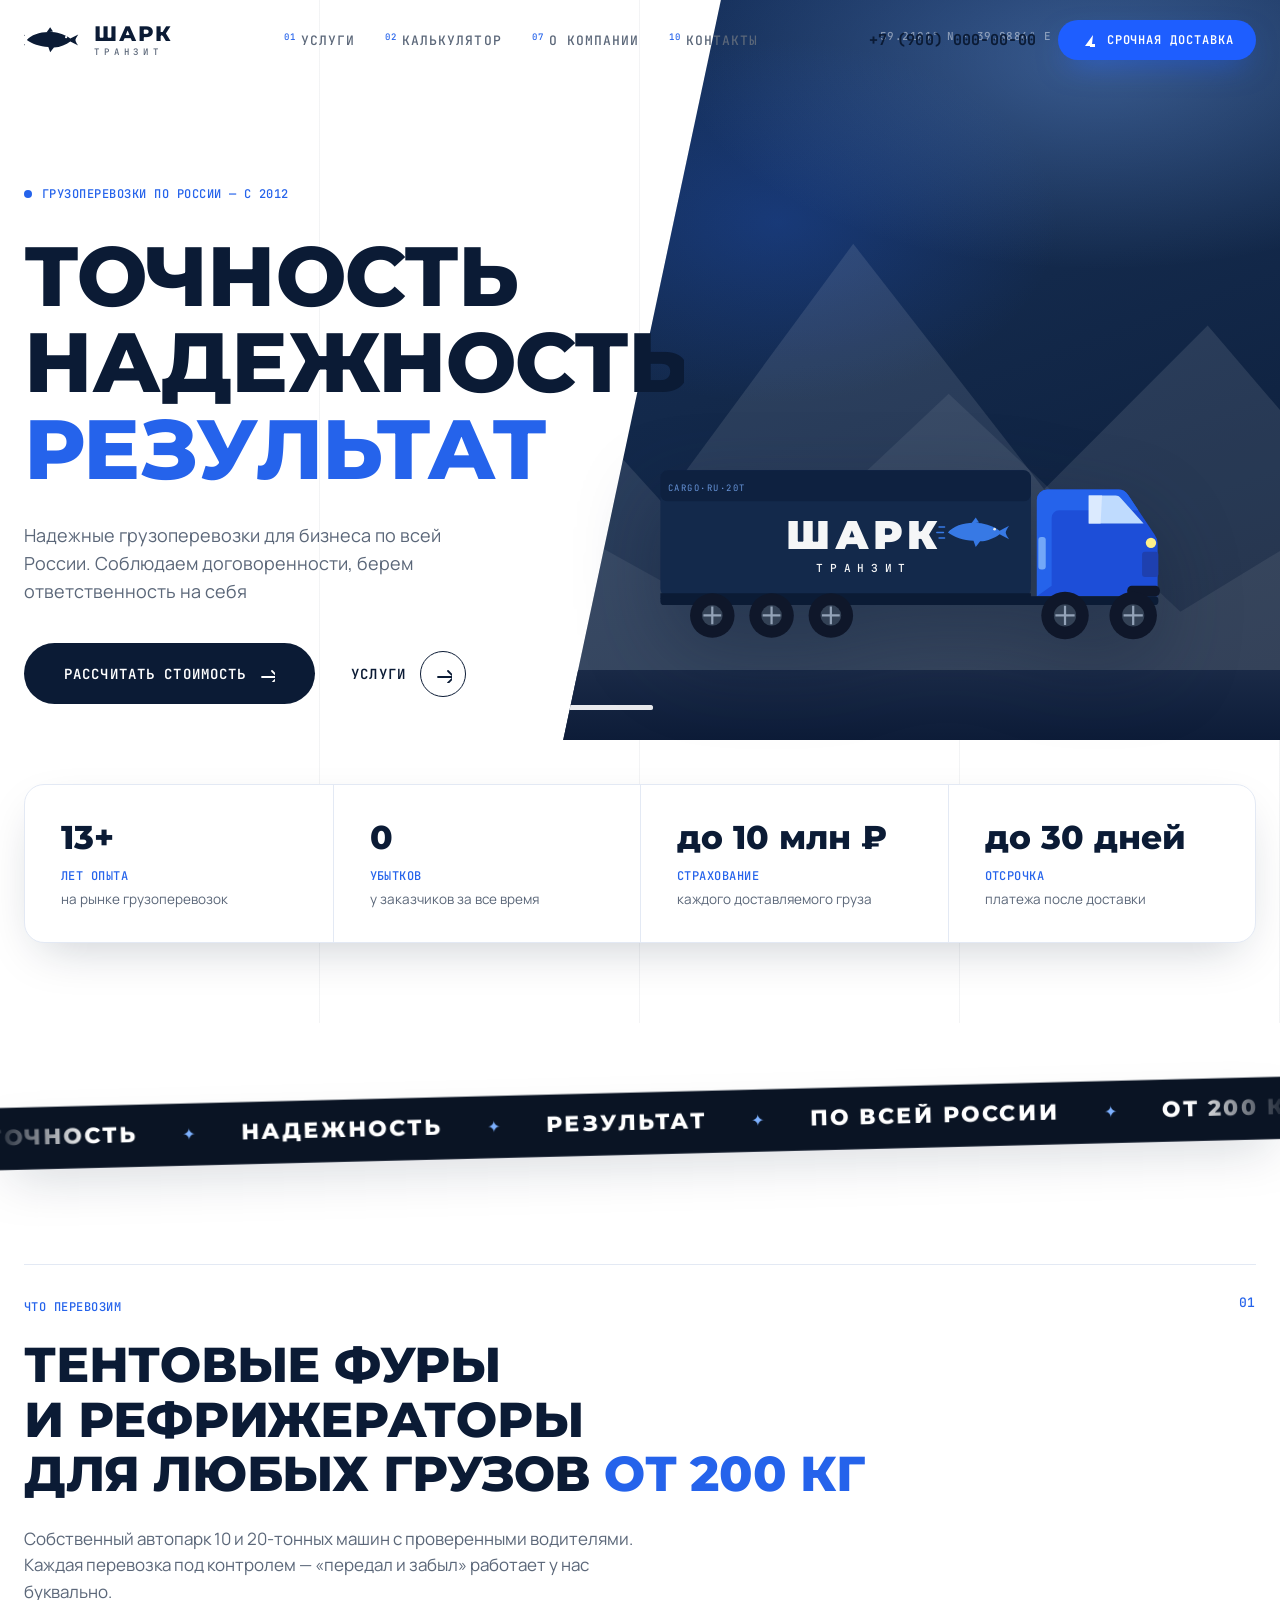
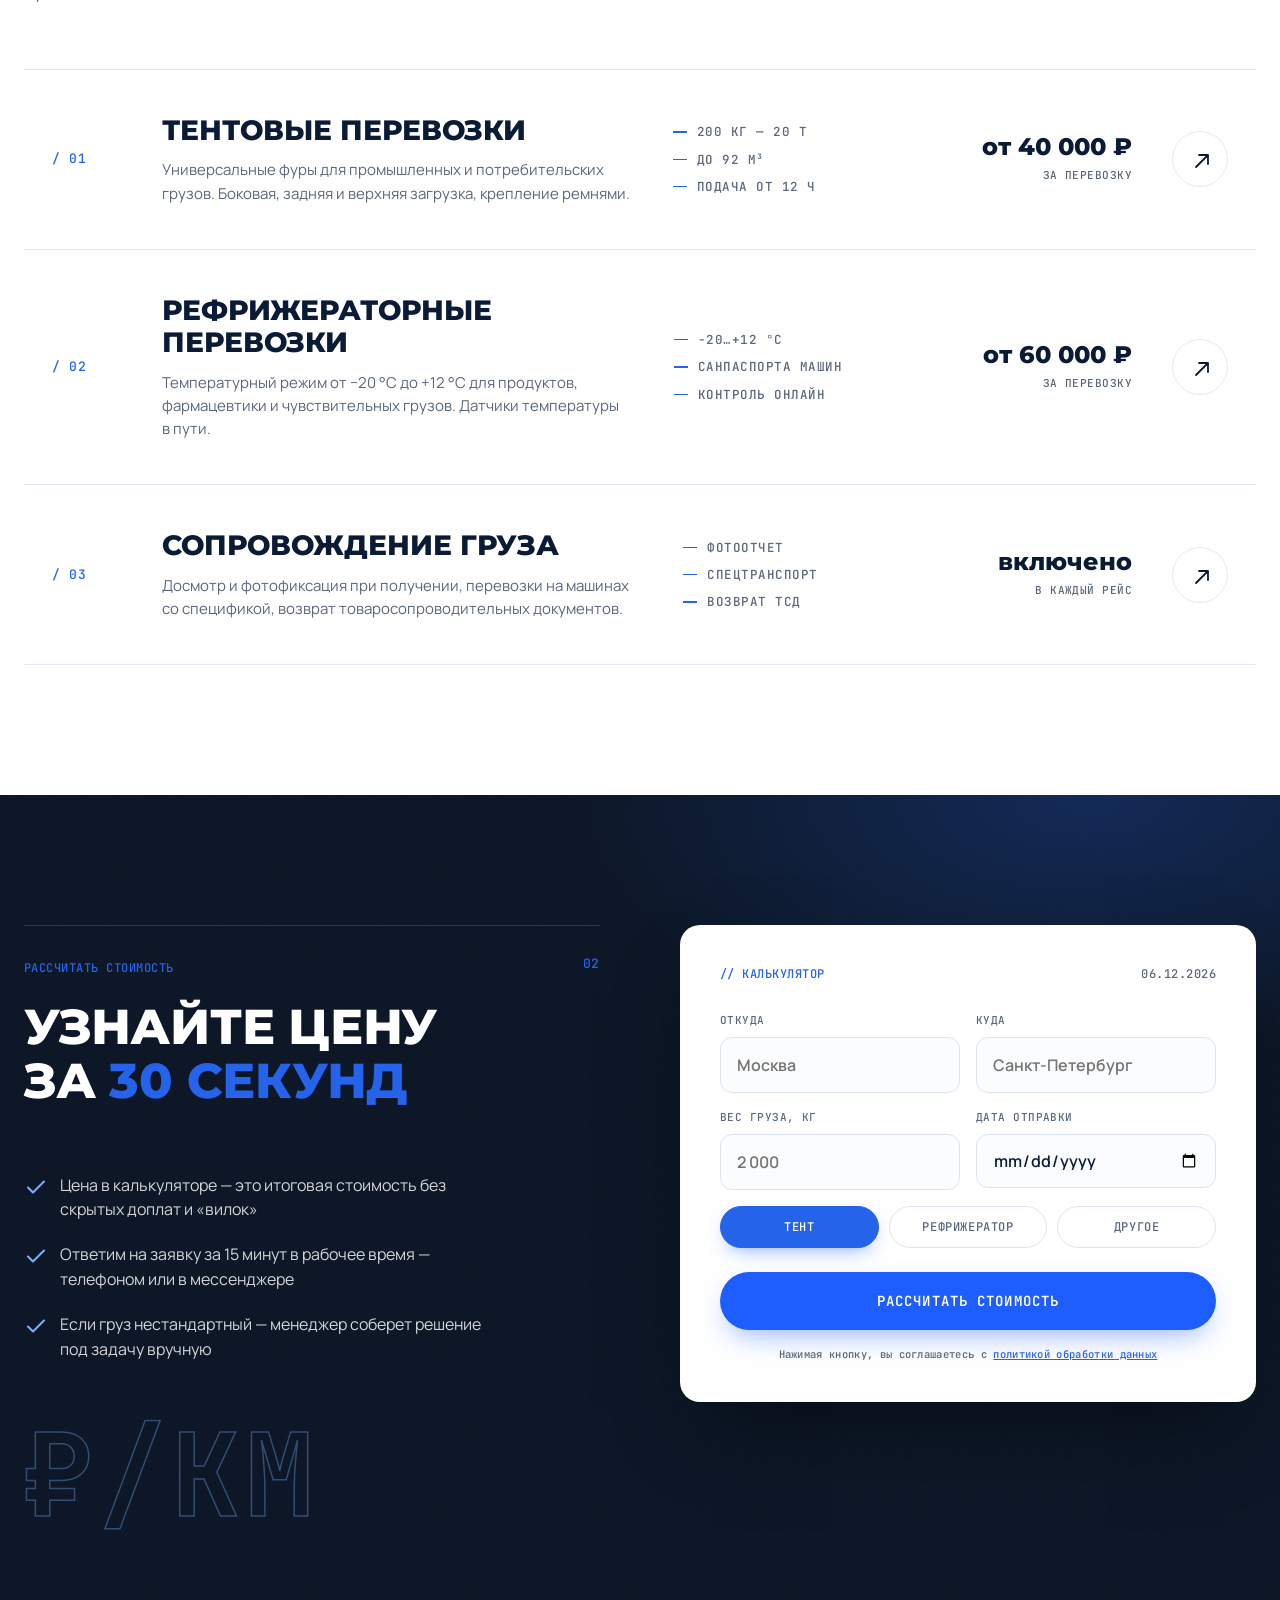
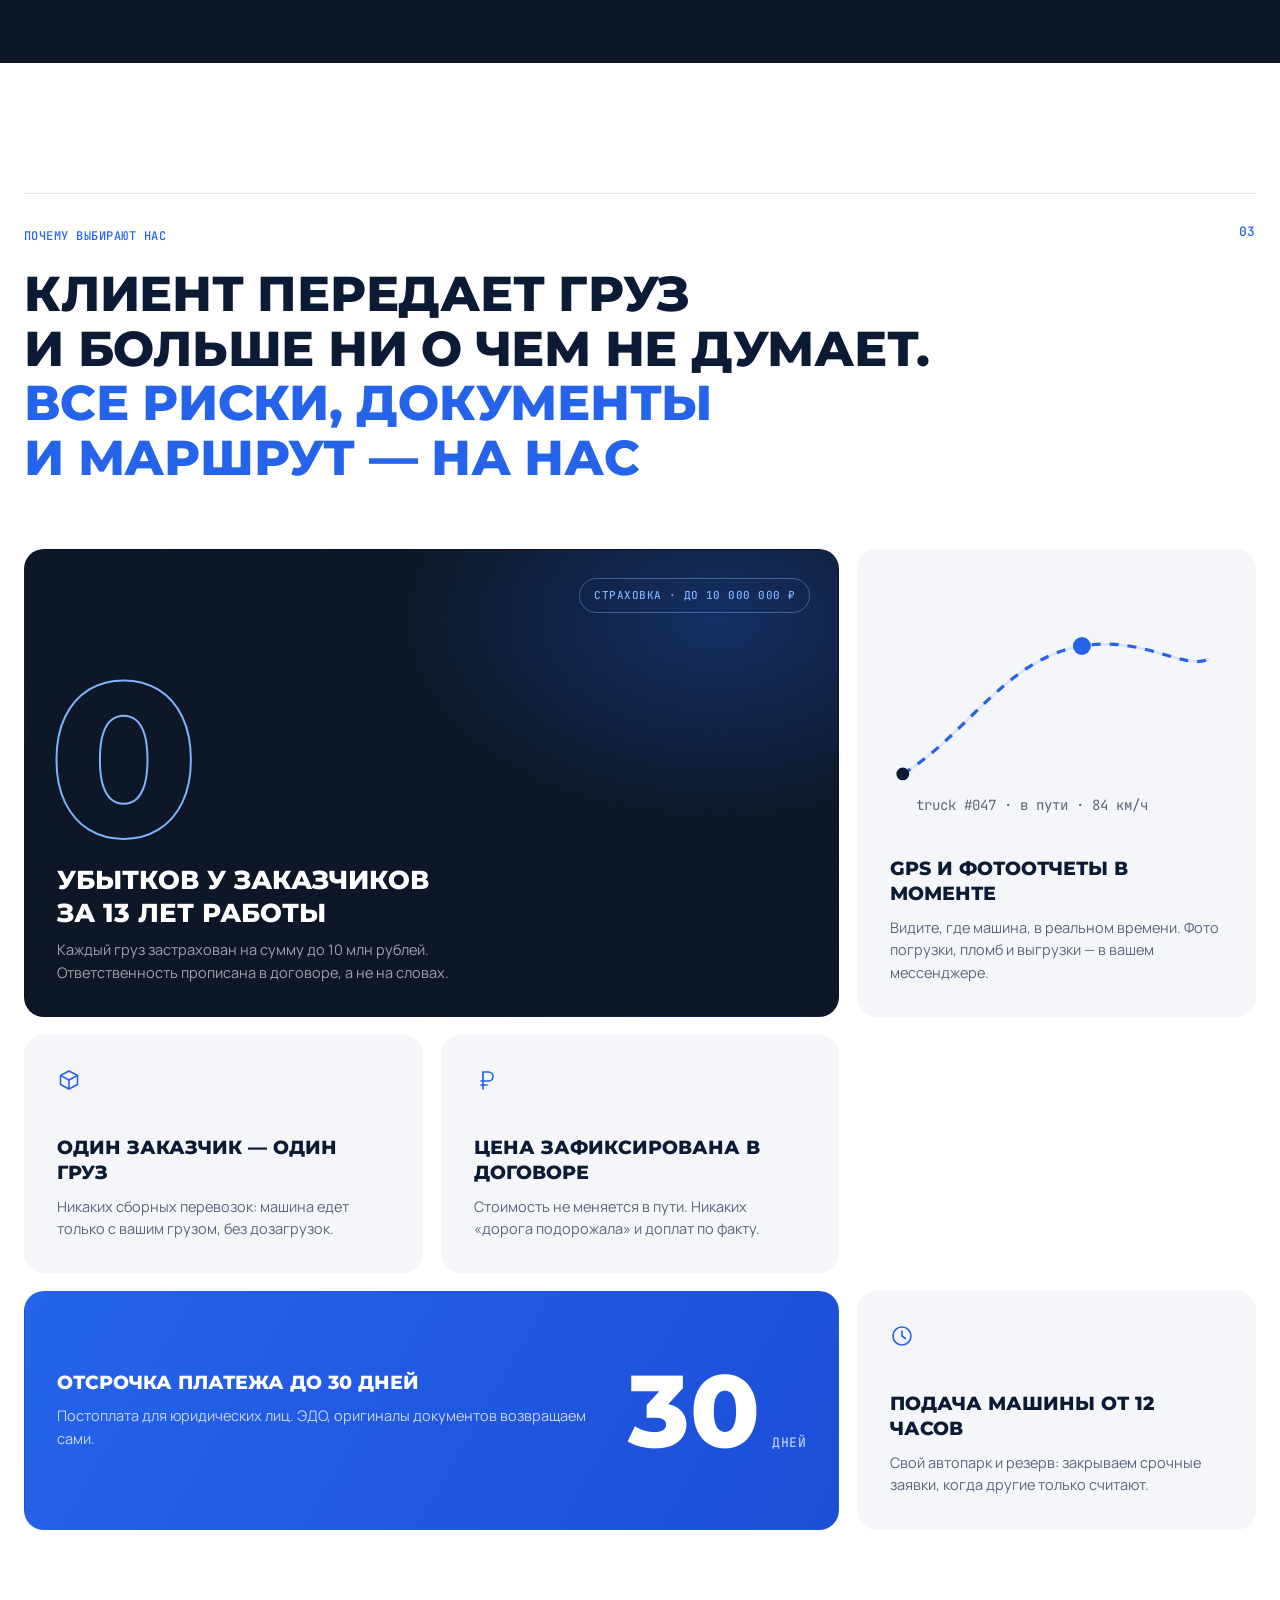
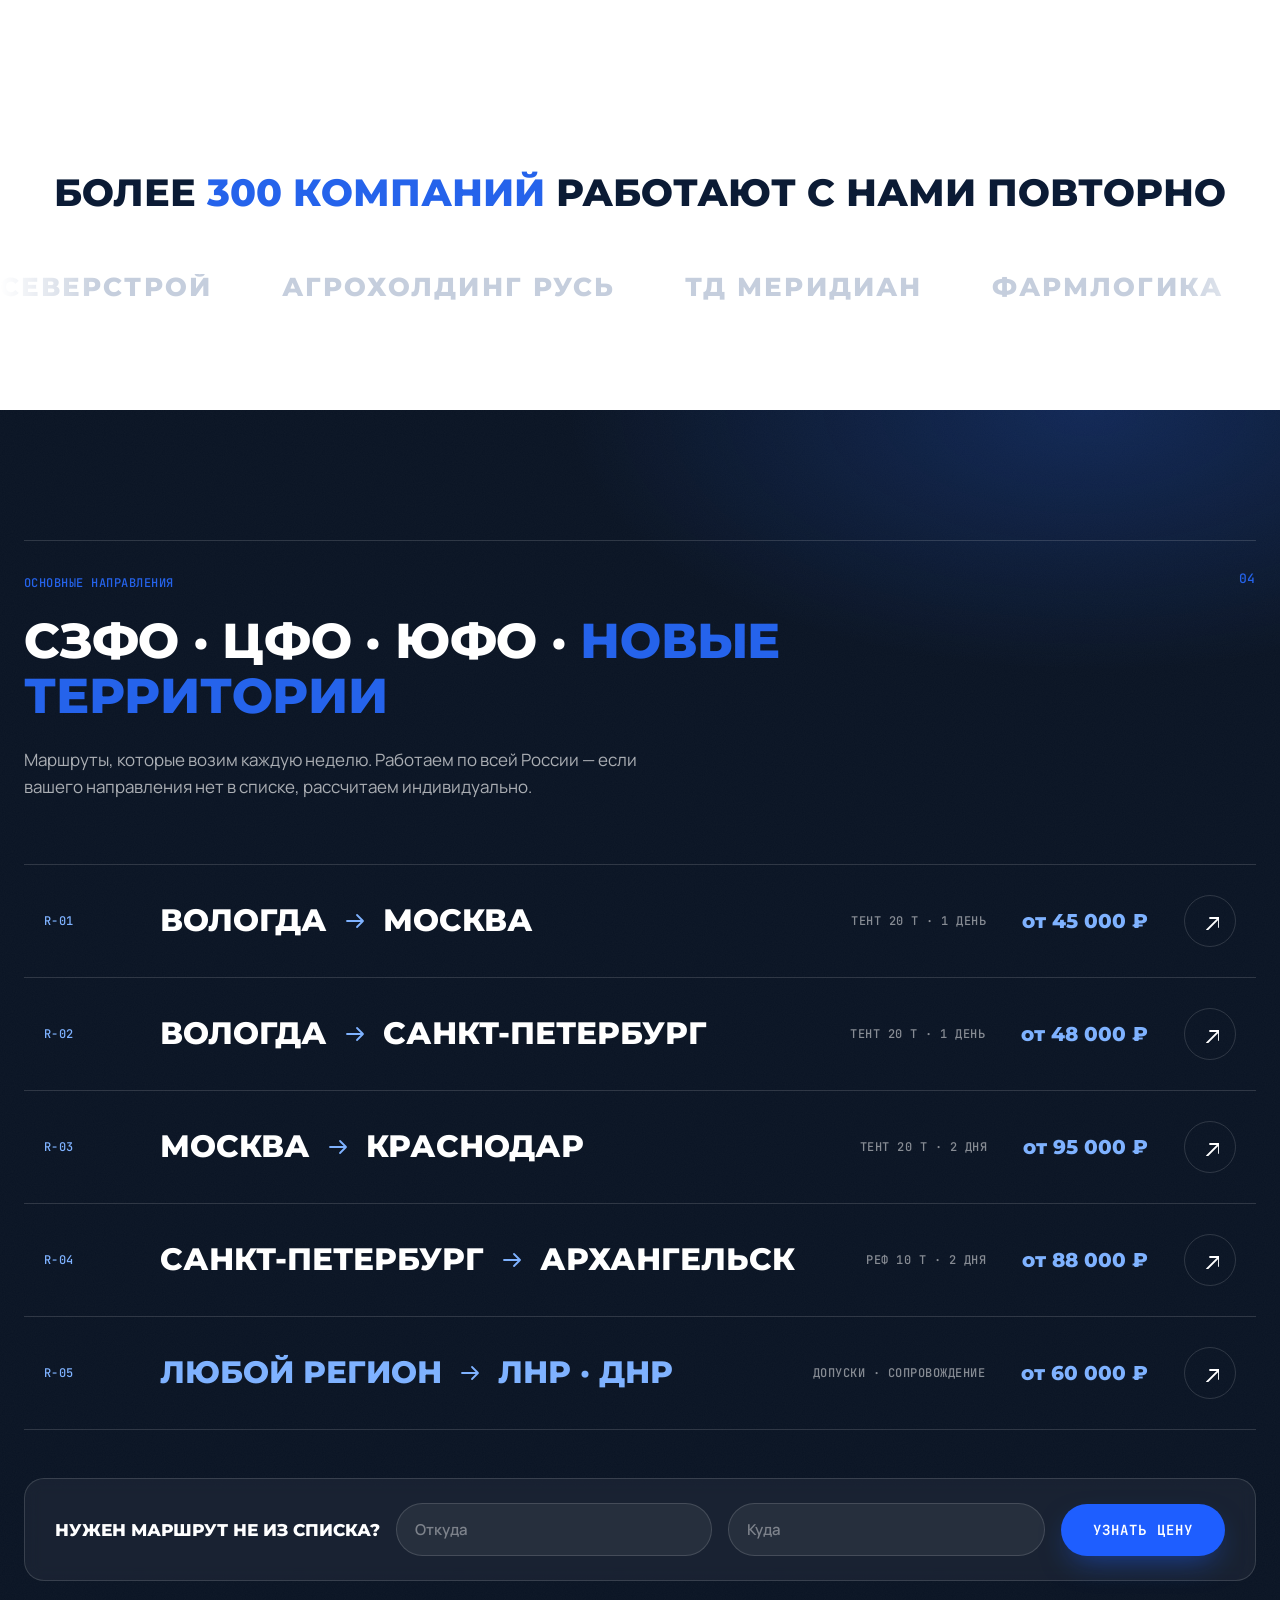
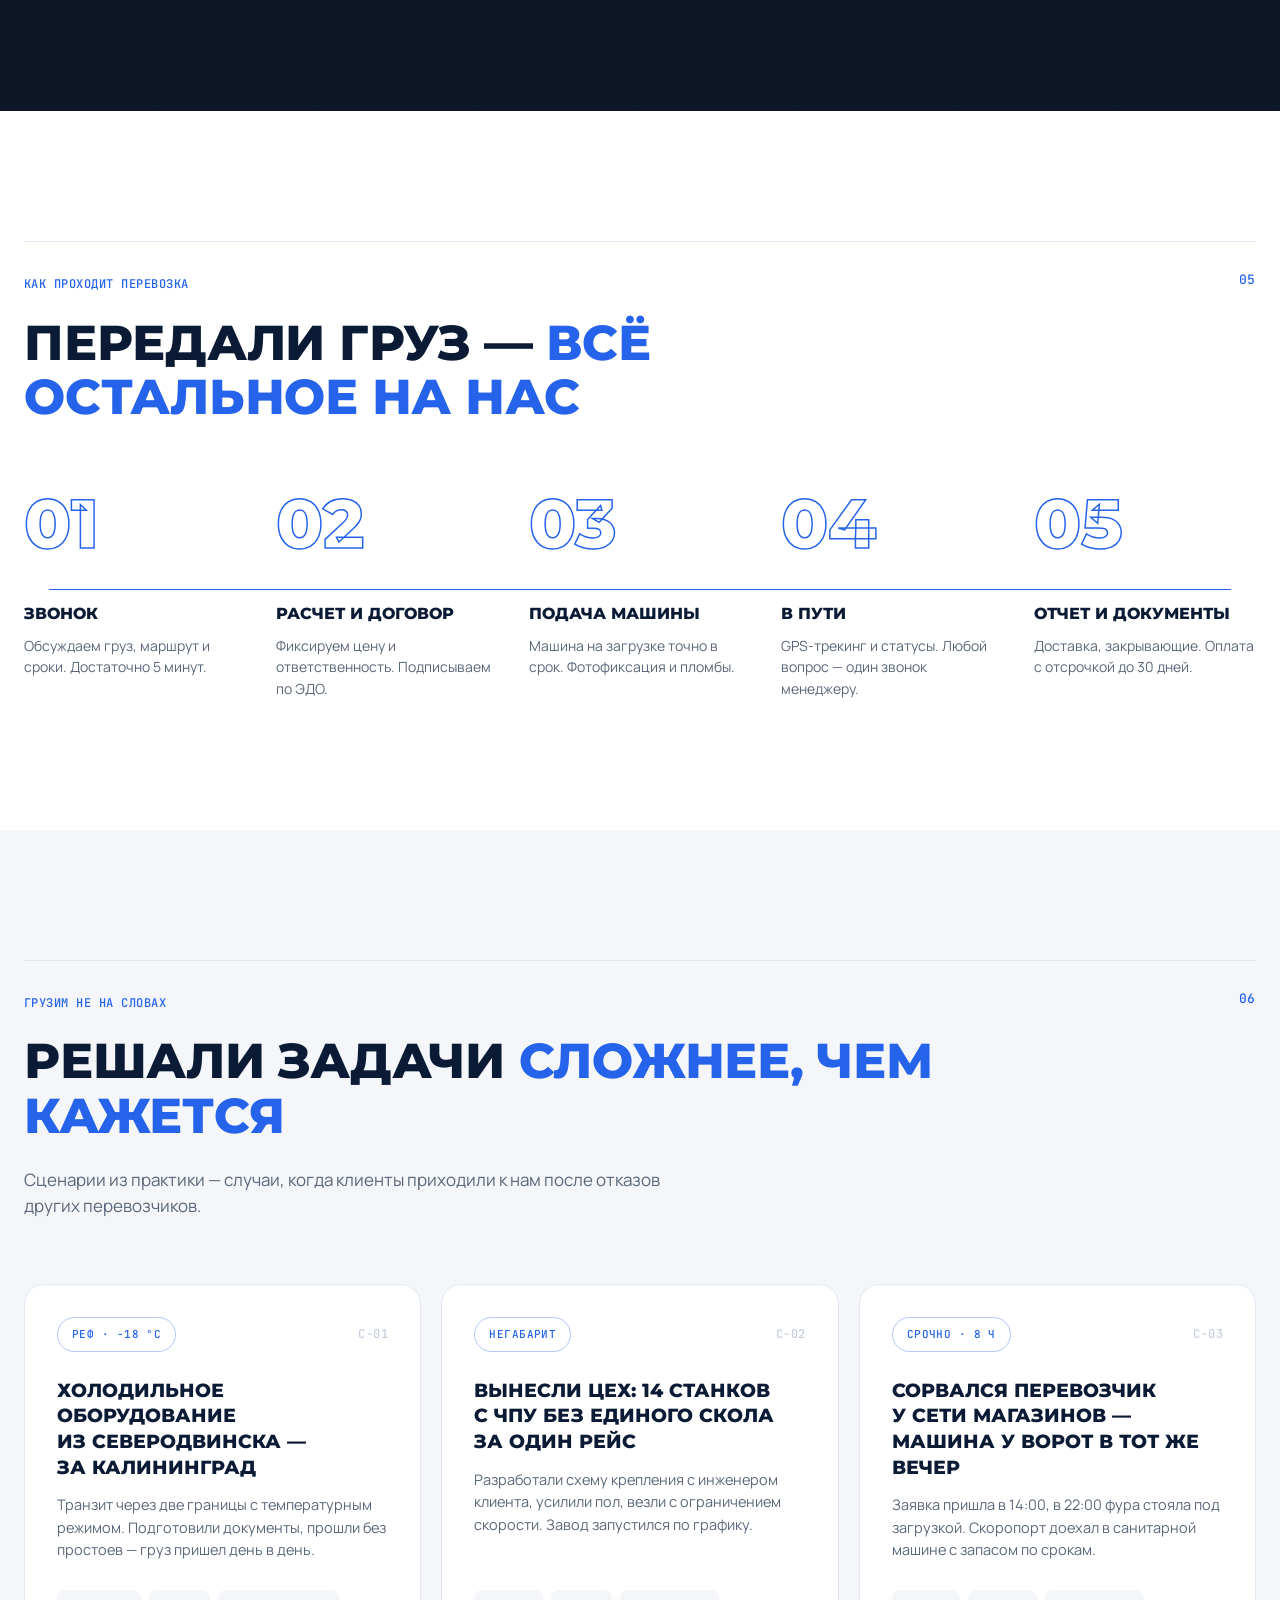
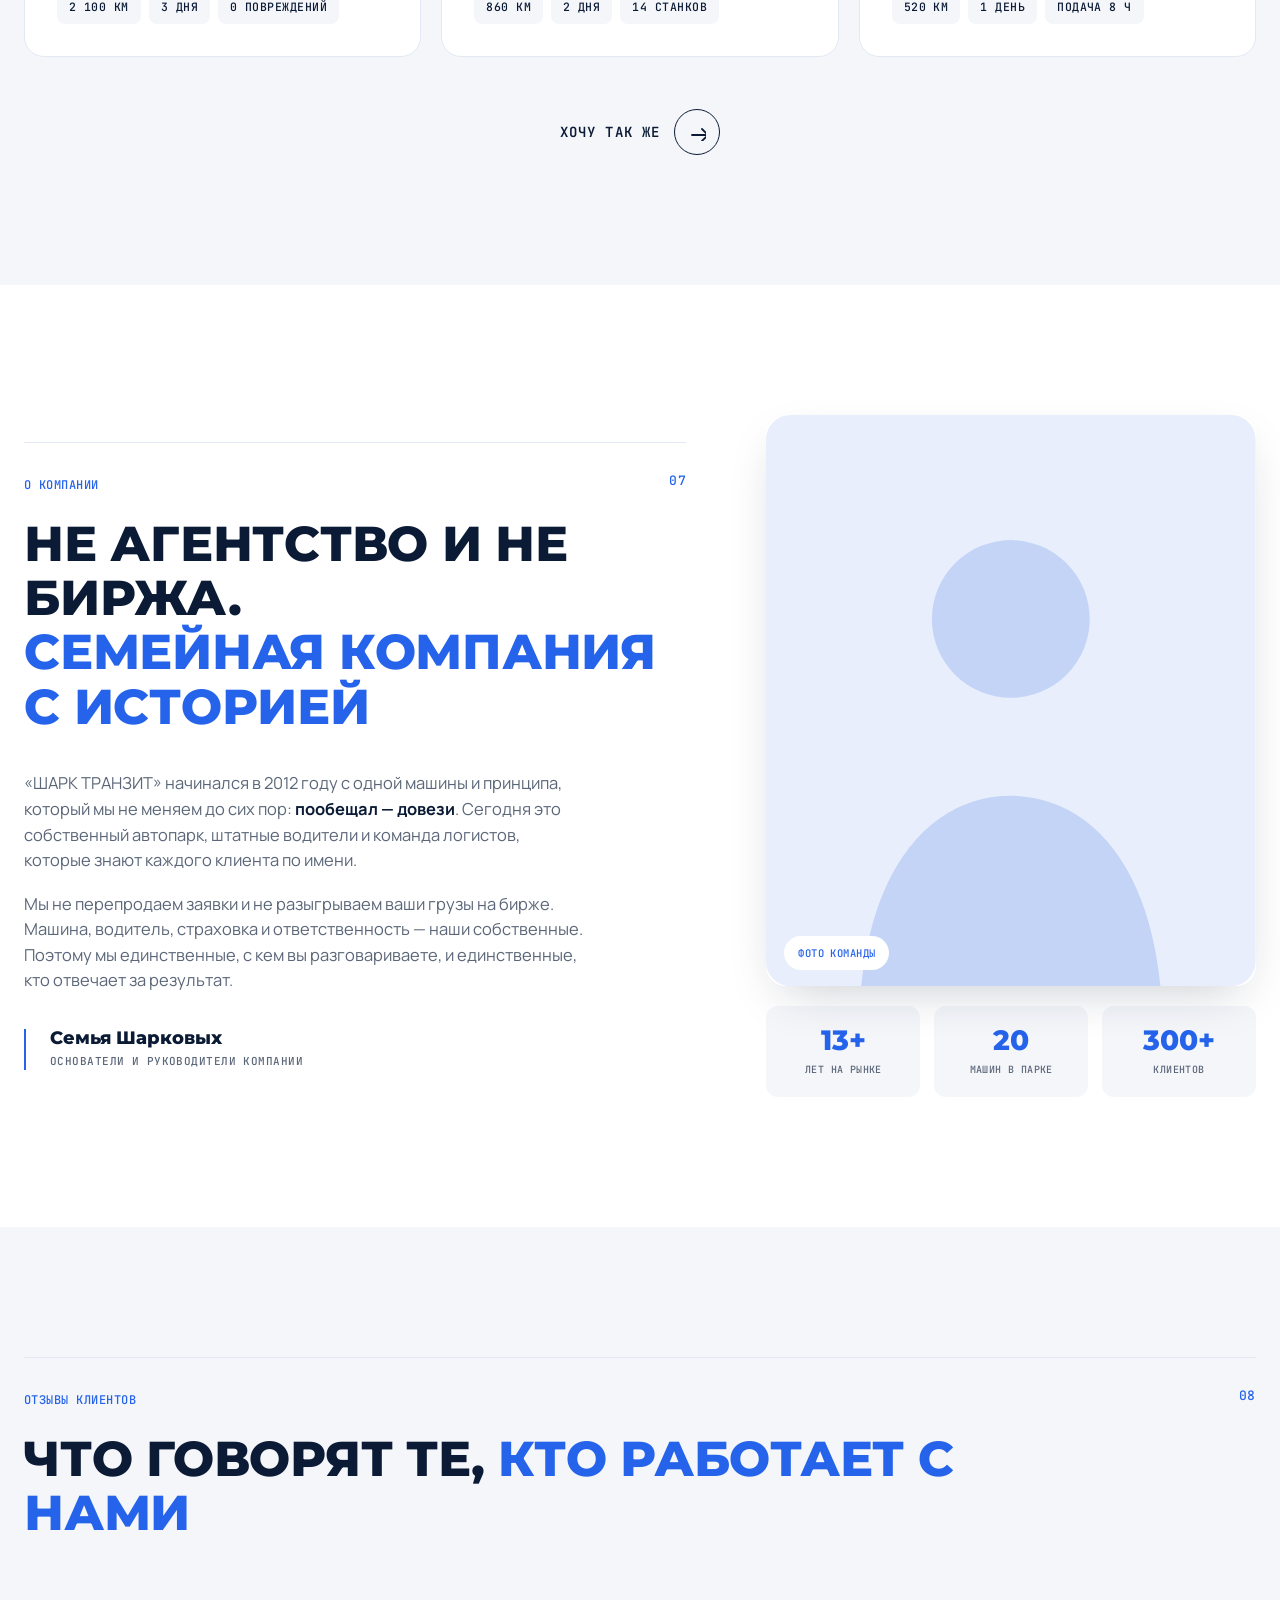
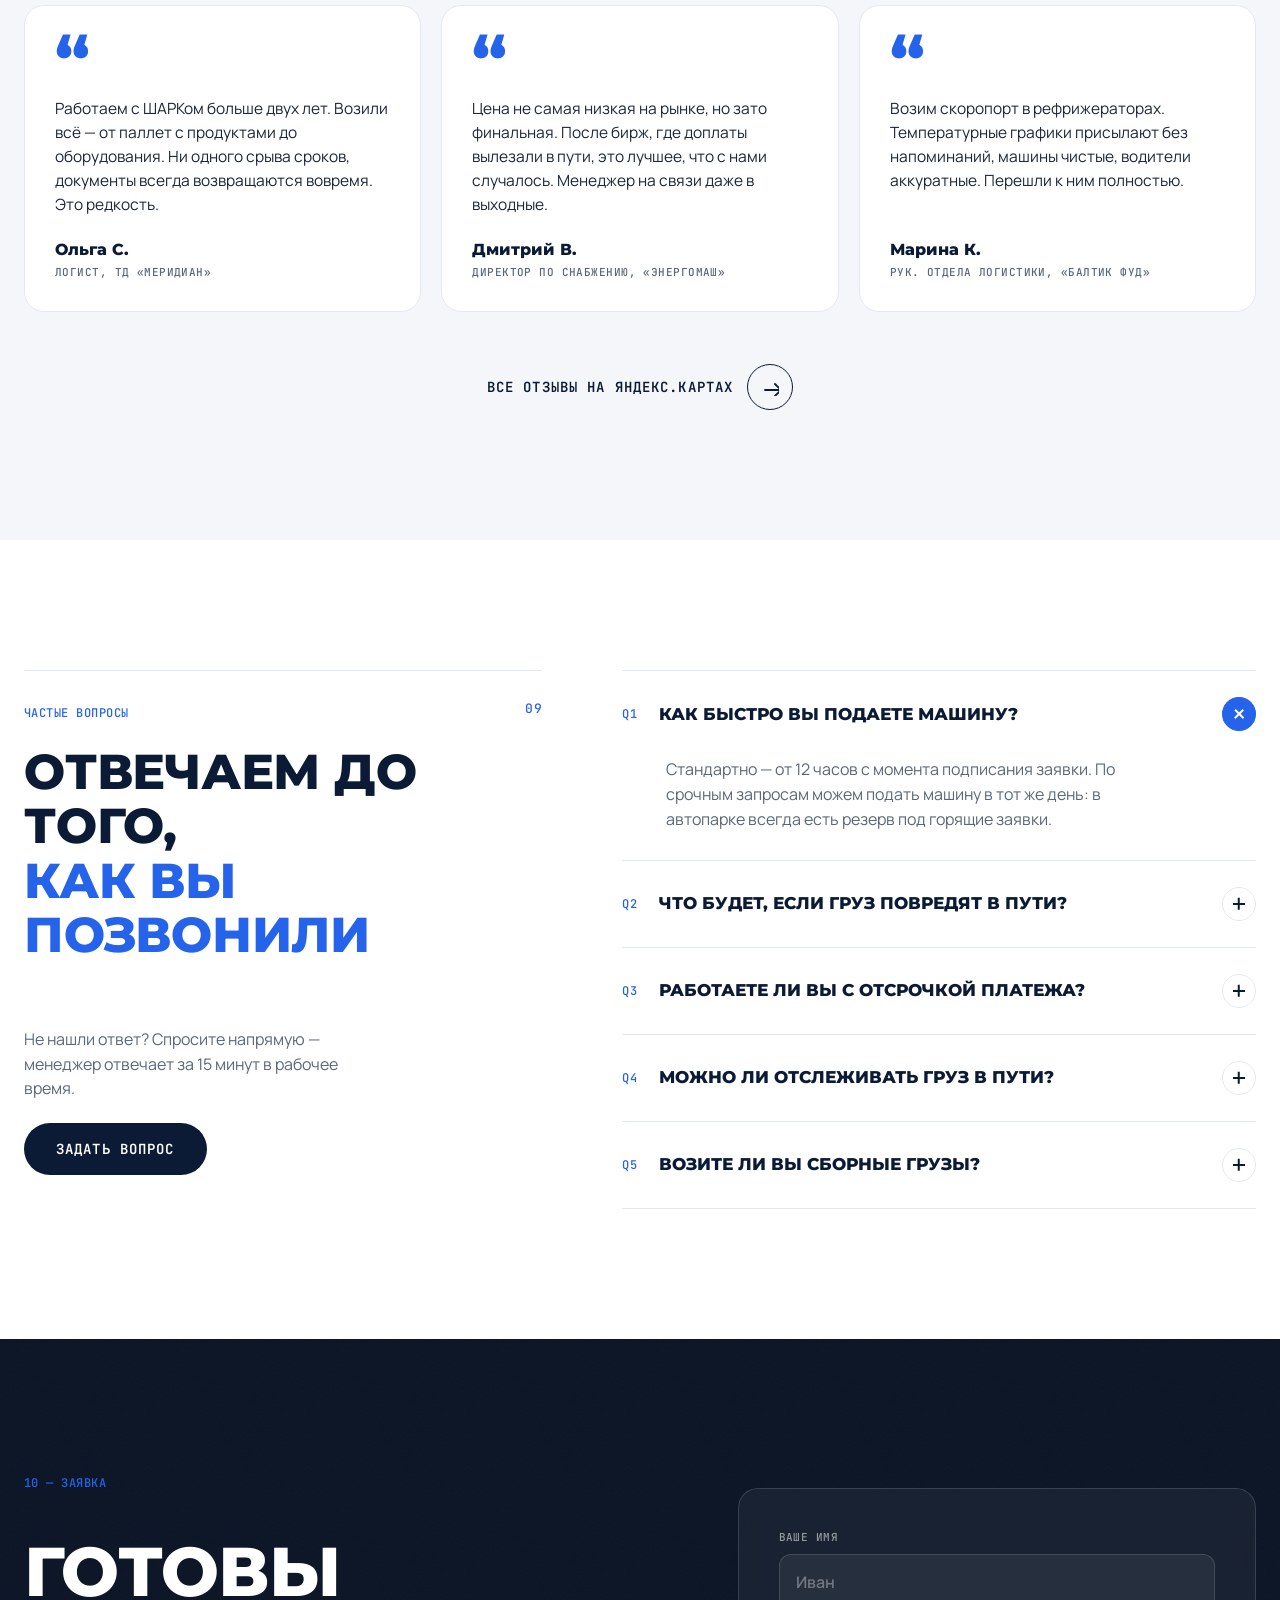
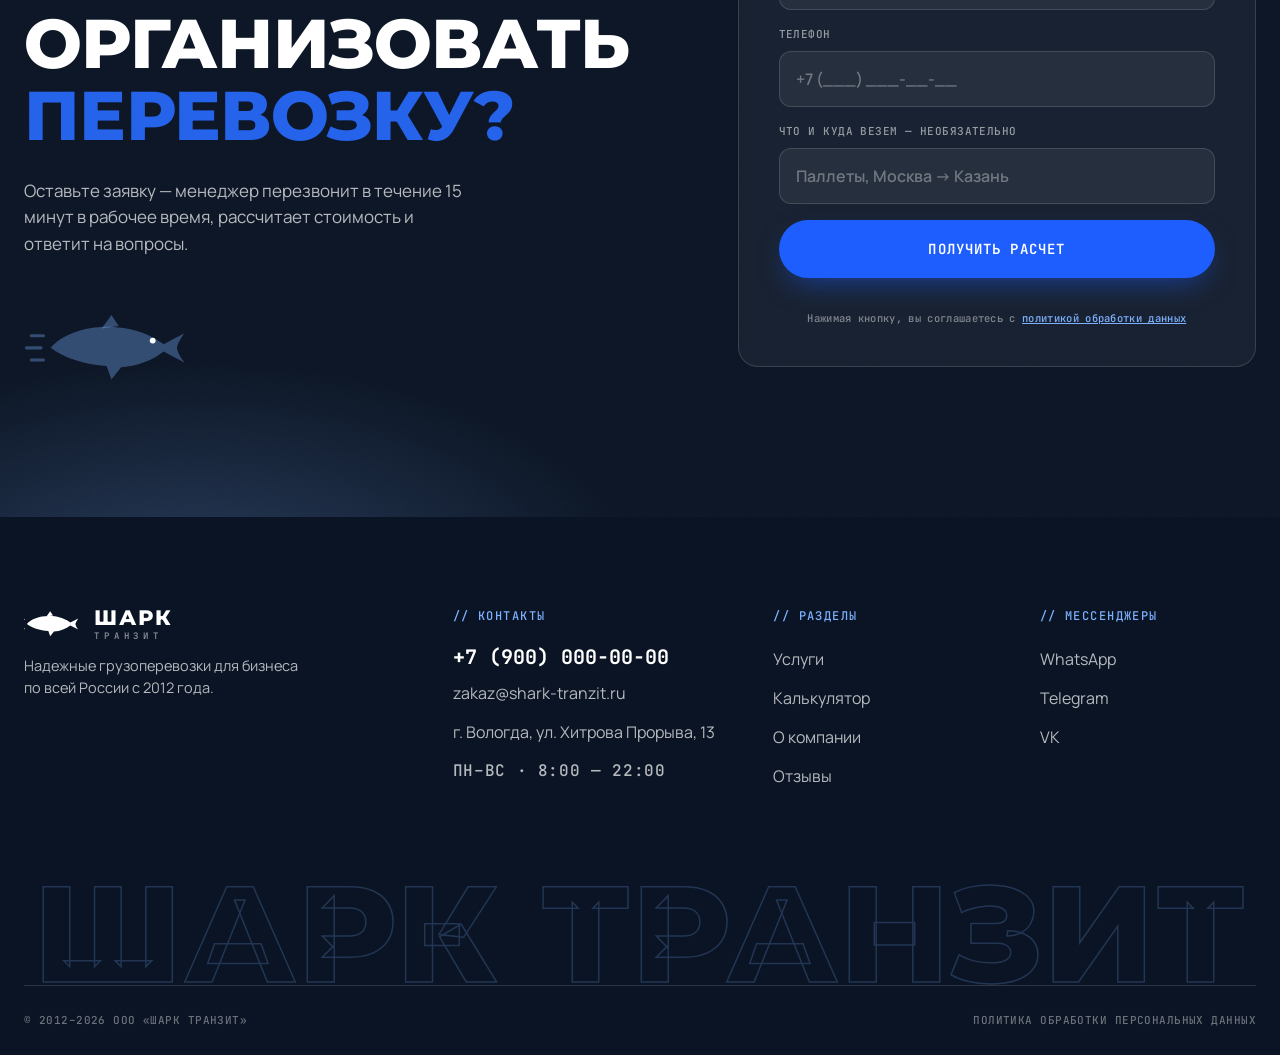
==== commit 17b04348: "Редизайн макета: новый логотип и современная визуальная система - Логотип: чистый знак акулы без гру" ====
--- a/shark-transit/index.html
+++ b/shark-transit/index.html
@@ -7,7 +7,7 @@
   <meta name="description" content="Надежные грузоперевозки для бизнеса по всей России. Тентовые фуры и рефрижераторы для грузов от 200 кг. Страхование до 10 млн ₽, отсрочка платежа до 30 дней.">
   <link rel="preconnect" href="https://fonts.googleapis.com">
   <link rel="preconnect" href="https://fonts.gstatic.com" crossorigin>
-  <link href="https://fonts.googleapis.com/css2?family=Manrope:wght@400;500;600;700;800&family=Montserrat:wght@600;700;800;900&display=swap" rel="stylesheet">
+  <link href="https://fonts.googleapis.com/css2?family=Manrope:wght@400;500;600;700;800&family=Montserrat:wght@700;800;900&family=JetBrains+Mono:wght@400;500;700&display=swap" rel="stylesheet">
   <link rel="stylesheet" href="css/style.css">
 </head>
 <body>
@@ -15,33 +15,25 @@
   <!-- ============ PRELOADER ============ -->
   <div class="preloader" id="preloader">
     <div class="preloader__inner">
-      <div class="preloader__logo">
-        <svg class="preloader__shark" viewBox="0 0 120 60" aria-hidden="true">
-          <use href="#shark-icon"></use>
-        </svg>
-        <div class="preloader__brand">ШАРК<span>— транзит —</span></div>
-      </div>
-      <div class="preloader__bar"><i></i></div>
-      <div class="preloader__caption">Готовим маршрут…</div>
+      <svg class="preloader__shark" viewBox="-2 -8 124 64" aria-hidden="true"><use href="#shark-icon"></use></svg>
+      <div class="preloader__brand">ШАРК&nbsp;ТРАНЗИТ</div>
+      <div class="preloader__meta"><span>грузоперевозки по России</span><b id="preCount">0%</b></div>
+      <div class="preloader__bar"><i id="preBar"></i></div>
     </div>
   </div>
+
+  <!-- progress bar -->
+  <div class="scrollbar" aria-hidden="true"><i id="scrollProgress"></i></div>
 
   <!-- ============ SVG SPRITE ============ -->
   <svg width="0" height="0" style="position:absolute" aria-hidden="true">
     <defs>
-      <!-- Shark + truck logo mark -->
+      <!-- Shark mark -->
       <g id="shark-icon">
-        <path d="M14 22 C24 8 52 2 74 8 C84 11 92 16 97 20 L112 10 C110 15 108 19 108 22 C108 25 110 29 112 34 L96 26 C90 31 80 35 68 36 L60 44 L58 35 C44 35 28 31 14 22 Z" fill="currentColor"/>
-        <path d="M48 7 L58 -4 L60 6 Z" fill="currentColor"/>
-        <circle cx="86" cy="17" r="2.4" fill="#fff"/>
-        <!-- speeding truck under shark -->
-        <g transform="translate(30 40)">
-          <rect x="14" y="0" width="34" height="13" rx="2" fill="currentColor"/>
-          <path d="M48 3 H58 L63 8 V13 H48 Z" fill="currentColor"/>
-          <circle cx="24" cy="15" r="3.4" fill="currentColor" stroke="#fff" stroke-width="1.4"/>
-          <circle cx="55" cy="15" r="3.4" fill="currentColor" stroke="#fff" stroke-width="1.4"/>
-          <path d="M0 2 H10 M3 6.5 H12 M0 11 H10" stroke="currentColor" stroke-width="2" stroke-linecap="round"/>
-        </g>
+        <path d="M4 24 C14 12 36 5 58 7 C74 8 88 14 97 21 L114 12 C110 18 108 22 108 24 C108 26 110 31 114 36 L97 27 C88 34 76 39 62 40 L54 50 L50 39 C32 38 14 32 4 24 Z" fill="currentColor"/>
+        <path d="M46 8 L54 -3 L60 6 Z" fill="currentColor"/>
+        <circle cx="88" cy="18" r="2.4" fill="#fff"/>
+        <path d="M-12 14 H-2 M-16 24 H-4 M-12 34 H-2" stroke="currentColor" stroke-width="2.6" stroke-linecap="round"/>
       </g>
       <!-- icons -->
       <g id="i-truck"><path d="M3 16V7a1 1 0 0 1 1-1h12v10M16 9h4l3 3v4h-3M3 16h13" fill="none" stroke="currentColor" stroke-width="1.6" stroke-linecap="round" stroke-linejoin="round"/><circle cx="8" cy="18.5" r="2" fill="none" stroke="currentColor" stroke-width="1.6"/><circle cx="19" cy="18.5" r="2" fill="none" stroke="currentColor" stroke-width="1.6"/></g>
@@ -50,10 +42,9 @@
       <g id="i-doc"><rect x="6" y="3" width="12" height="18" rx="2" fill="none" stroke="currentColor" stroke-width="1.6"/><path d="M9 8h6M9 12h6M9 16h4" stroke="currentColor" stroke-width="1.6" stroke-linecap="round"/></g>
       <g id="i-bolt"><path d="M13 2L5 13h5l-1 9 8-11h-5l1-9z" fill="currentColor"/></g>
       <g id="i-arrow"><path d="M4 12h15M14 6l6 6-6 6" fill="none" stroke="currentColor" stroke-width="1.8" stroke-linecap="round" stroke-linejoin="round"/></g>
+      <g id="i-arrow-up"><path d="M6 18L18 6M9 6h9v9" fill="none" stroke="currentColor" stroke-width="1.8" stroke-linecap="round" stroke-linejoin="round"/></g>
       <g id="i-check"><path d="M4 12.5l5 5L20 6.5" fill="none" stroke="currentColor" stroke-width="2" stroke-linecap="round" stroke-linejoin="round"/></g>
-      <g id="i-snow"><path d="M12 2v20M3.3 7l17.4 10M3.3 17L20.7 7M12 2l-2.5 2.5M12 2l2.5 2.5M12 22l-2.5-2.5M12 22l2.5-2.5" fill="none" stroke="currentColor" stroke-width="1.5" stroke-linecap="round"/></g>
-      <g id="i-route"><circle cx="6" cy="19" r="2.4" fill="none" stroke="currentColor" stroke-width="1.6"/><circle cx="18" cy="5" r="2.4" fill="none" stroke="currentColor" stroke-width="1.6"/><path d="M8 17.5C13 14 11 9 15.8 6.5" fill="none" stroke="currentColor" stroke-width="1.6" stroke-dasharray="3 3" stroke-linecap="round"/></g>
-      <g id="i-phone"><path d="M5 4h4l1.5 4.5L8 10.5a12 12 0 0 0 5.5 5.5l2-2.5L20 15v4a2 2 0 0 1-2 2A15 15 0 0 1 3 6a2 2 0 0 1 2-2z" fill="none" stroke="currentColor" stroke-width="1.6" stroke-linejoin="round"/></g>
+      <g id="i-snow"><path d="M12 2v20M3.3 7l17.4 10M3.3 17L20.7 7" fill="none" stroke="currentColor" stroke-width="1.5" stroke-linecap="round"/></g>
       <g id="i-gps"><circle cx="12" cy="12" r="3" fill="none" stroke="currentColor" stroke-width="1.6"/><path d="M12 2v3M12 19v3M2 12h3M19 12h3" stroke="currentColor" stroke-width="1.6" stroke-linecap="round"/><circle cx="12" cy="12" r="8" fill="none" stroke="currentColor" stroke-width="1.6"/></g>
       <g id="i-ruble"><path d="M9 21V4h5.5a4.5 4.5 0 0 1 0 9H9M7 13h7M7 17h6" fill="none" stroke="currentColor" stroke-width="1.7" stroke-linecap="round"/></g>
       <g id="i-clock"><circle cx="12" cy="12" r="9" fill="none" stroke="currentColor" stroke-width="1.6"/><path d="M12 7v5l3.5 2.5" fill="none" stroke="currentColor" stroke-width="1.6" stroke-linecap="round"/></g>
@@ -65,20 +56,20 @@
   <header class="header" id="header">
     <div class="container header__inner">
       <a href="#" class="logo" aria-label="ШАРК ТРАНЗИТ — на главную">
-        <svg class="logo__mark" viewBox="-2 -6 124 66"><use href="#shark-icon"></use></svg>
-        <span class="logo__text">ШАРК<small>— транзит —</small></span>
+        <svg class="logo__mark" viewBox="-2 -8 124 64"><use href="#shark-icon"></use></svg>
+        <span class="logo__text">ШАРК<small>ТРАНЗИТ</small></span>
       </a>
       <nav class="nav" id="nav">
-        <a href="#services">Услуги</a>
-        <a href="#calculator">Калькулятор</a>
-        <a href="#about">О компании</a>
-        <a href="#contacts">Контакты</a>
+        <a href="#services"><sup>01</sup>Услуги</a>
+        <a href="#calculator"><sup>02</sup>Калькулятор</a>
+        <a href="#about"><sup>07</sup>О компании</a>
+        <a href="#contacts"><sup>10</sup>Контакты</a>
       </nav>
       <div class="header__right">
         <a href="tel:+79000000000" class="header__phone">+7 (900) 000-00-00</a>
         <a href="#cta" class="btn btn--accent btn--sm">
           <svg class="ic"><use href="#i-bolt"></use></svg>
-          Нужна срочная доставка
+          Срочная доставка
         </a>
       </div>
       <button class="burger" id="burger" aria-label="Открыть меню"><span></span><span></span><span></span></button>
@@ -87,6 +78,7 @@
 
   <!-- ============ HERO ============ -->
   <section class="hero">
+    <div class="hero__grid" aria-hidden="true"></div>
     <div class="hero__visual" aria-hidden="true">
       <div class="hero__panel">
         <div class="hero__sky"></div>
@@ -96,6 +88,7 @@
             <path d="M0 380 L120 230 L300 330 L470 170 L640 330 L820 220 L900 300 L900 380 Z" fill="rgba(255,255,255,.07)"/>
           </svg>
         </div>
+        <div class="hero__coords mono">59.2181° N · 39.8886° E — ВОЛОГДА → ПО ВСЕЙ РОССИИ</div>
         <div class="hero__road">
           <i class="hero__line"></i><i class="hero__line"></i><i class="hero__line"></i>
         </div>
@@ -103,20 +96,19 @@
       <!-- Flat illustrated semi-truck -->
       <div class="hero__truck" id="heroTruck">
         <svg viewBox="0 0 760 280">
-          <!-- trailer -->
           <g>
             <rect x="10" y="30" width="500" height="170" rx="10" fill="#13294b"/>
             <rect x="10" y="30" width="500" height="42" rx="10" fill="#0e2140"/>
-            <g fill="#fff" opacity=".95" text-anchor="middle">
-              <text x="330" y="138" font-family="Montserrat, sans-serif" font-weight="900" font-size="56" letter-spacing="6">ШАРК</text>
-              <text x="330" y="170" font-family="Manrope, sans-serif" font-weight="600" font-size="16" letter-spacing="8">— ТРАНЗИТ —</text>
+            <g fill="#fff" opacity=".96" text-anchor="middle">
+              <text x="285" y="136" font-family="Montserrat, sans-serif" font-weight="900" font-size="54" letter-spacing="6">ШАРК</text>
+              <text x="285" y="168" font-family="JetBrains Mono, monospace" font-weight="500" font-size="15" letter-spacing="9">ТРАНЗИТ</text>
             </g>
-            <g transform="translate(48 78) scale(1.3)" fill="#fff" opacity=".95">
-              <use href="#shark-icon" style="color:#fff"></use>
+            <g transform="translate(395 96) scale(0.75)" opacity=".9" color="#3b82f6">
+              <use href="#shark-icon"></use>
             </g>
+            <text x="20" y="58" font-family="JetBrains Mono, monospace" font-size="12" letter-spacing="2" fill="#7db1ff" opacity=".8">CARGO·RU·20T</text>
             <rect x="10" y="196" width="500" height="8" fill="#0b1b35"/>
           </g>
-          <!-- cab -->
           <g>
             <path d="M518 200 V70 a14 14 0 0 1 14-14 h96 a16 16 0 0 1 13 7 l36 54 a20 20 0 0 1 4 12 v71 Z" fill="#1d4ed8"/>
             <path d="M518 200 V70 a14 14 0 0 1 14-14 h96 a16 16 0 0 1 13 7 l14 21 H548 a10 10 0 0 0-10 10 v92 Z" fill="#2563eb"/>
@@ -127,14 +119,12 @@
             <circle cx="672" cy="128" r="7" fill="#fef08a"/>
             <rect x="640" y="186" width="44" height="14" rx="6" fill="#0f172a"/>
           </g>
-          <!-- chassis + wheels -->
           <rect x="10" y="200" width="672" height="12" rx="5" fill="#0b1b35"/>
           <g class="wheel"><circle cx="80" cy="226" r="30" fill="#0f172a"/><circle cx="80" cy="226" r="14" fill="#334155"/><path class="hub" d="M80 214v24M68 226h24" stroke="#94a3b8" stroke-width="3"/></g>
           <g class="wheel"><circle cx="160" cy="226" r="30" fill="#0f172a"/><circle cx="160" cy="226" r="14" fill="#334155"/><path class="hub" d="M160 214v24M148 226h24" stroke="#94a3b8" stroke-width="3"/></g>
           <g class="wheel"><circle cx="240" cy="226" r="30" fill="#0f172a"/><circle cx="240" cy="226" r="14" fill="#334155"/><path class="hub" d="M240 214v24M228 226h24" stroke="#94a3b8" stroke-width="3"/></g>
           <g class="wheel"><circle cx="556" cy="226" r="32" fill="#0f172a"/><circle cx="556" cy="226" r="15" fill="#334155"/><path class="hub" d="M556 213v26M543 226h26" stroke="#94a3b8" stroke-width="3"/></g>
           <g class="wheel"><circle cx="648" cy="226" r="32" fill="#0f172a"/><circle cx="648" cy="226" r="15" fill="#334155"/><path class="hub" d="M648 213v26M635 226h26" stroke="#94a3b8" stroke-width="3"/></g>
-          <!-- speed lines -->
           <g class="speed" stroke="#93c5fd" stroke-width="6" stroke-linecap="round" opacity=".8">
             <path d="M-40 90 H-110"/><path d="M-20 150 H-130"/><path d="M-50 210 H-100"/>
           </g>
@@ -144,116 +134,142 @@
 
     <div class="container">
       <div class="hero__content">
-      <div class="hero__badge anim" style="--d:.05s"><i></i>ГРУЗОПЕРЕВОЗКИ ПО РОССИИ</div>
-      <h1 class="hero__title">
-        <span class="anim" style="--d:.12s">Точность</span>
-        <span class="anim" style="--d:.22s">Надежность</span>
-        <span class="hero__title-accent anim" style="--d:.32s">Результат</span>
-      </h1>
-      <p class="hero__text anim" style="--d:.42s">Надежные грузоперевозки для бизнеса по&nbsp;всей России. Соблюдаем договоренности, берем ответственность на&nbsp;себя</p>
-      <div class="hero__actions anim" style="--d:.52s">
-        <a href="#calculator" class="btn btn--primary btn--lg">Рассчитать стоимость</a>
-        <a href="#services" class="btn-link">Услуги <svg class="ic"><use href="#i-arrow"></use></svg></a>
-      </div>
-      </div>
-    </div>
-
-    <!-- stats card -->
+        <div class="hero__badge anim mono" style="--d:.05s"><i></i>ГРУЗОПЕРЕВОЗКИ ПО РОССИИ — С 2012</div>
+        <h1 class="hero__title">
+          <span class="mask"><span style="--d:.15s">Точность</span></span>
+          <span class="mask"><span style="--d:.27s">Надежность</span></span>
+          <span class="mask"><span class="hero__title-accent" style="--d:.39s">Результат</span></span>
+        </h1>
+        <p class="hero__text anim" style="--d:.5s">Надежные грузоперевозки для бизнеса по&nbsp;всей России. Соблюдаем договоренности, берем ответственность на&nbsp;себя</p>
+        <div class="hero__actions anim" style="--d:.6s">
+          <a href="#calculator" class="btn btn--primary btn--lg">Рассчитать стоимость<svg class="ic"><use href="#i-arrow"></use></svg></a>
+          <a href="#services" class="btn-link">Услуги <i class="btn-link__circle"><svg class="ic"><use href="#i-arrow"></use></svg></i></a>
+        </div>
+      </div>
+    </div>
+
+    <!-- stats strip -->
     <div class="container">
       <div class="stats reveal" id="stats">
         <div class="stats__item">
-          <svg class="stats__icon"><use href="#i-truck"></use></svg>
-          <div><b><span class="count" data-to="13">0</span>+</b><span>лет опыта</span><small>на рынке грузоперевозок</small></div>
+          <b><span class="count" data-to="13">0</span>+</b>
+          <span class="mono">лет опыта</span>
+          <small>на рынке грузоперевозок</small>
         </div>
         <div class="stats__item">
-          <svg class="stats__icon"><use href="#i-user"></use></svg>
-          <div><b><span class="count" data-to="0">0</span></b><span>убытков</span><small>у заказчиков за все время</small></div>
+          <b><span class="count" data-to="0">0</span></b>
+          <span class="mono">убытков</span>
+          <small>у заказчиков за все время</small>
         </div>
         <div class="stats__item">
-          <svg class="stats__icon"><use href="#i-shield"></use></svg>
-          <div><b>до <span class="count" data-to="10">0</span> млн</b><span>рублей</span><small>страхование доставляемого груза</small></div>
+          <b>до <span class="count" data-to="10">0</span> млн ₽</b>
+          <span class="mono">страхование</span>
+          <small>каждого доставляемого груза</small>
         </div>
         <div class="stats__item">
-          <svg class="stats__icon"><use href="#i-doc"></use></svg>
-          <div><b>до <span class="count" data-to="30">0</span></b><span>дней</span><small>отсрочка платежа после доставки</small></div>
-        </div>
-      </div>
-    </div>
-  </section>
+          <b>до <span class="count" data-to="30">0</span> дней</b>
+          <span class="mono">отсрочка</span>
+          <small>платежа после доставки</small>
+        </div>
+      </div>
+    </div>
+  </section>
+
+  <!-- ============ TICKER ============ -->
+  <div class="ticker" aria-hidden="true">
+    <div class="marquee">
+      <div class="marquee__track">
+        <span>Точность</span><i>✦</i><span>Надежность</span><i>✦</i><span>Результат</span><i>✦</i><span>По всей России</span><i>✦</i><span>От 200 кг</span><i>✦</i><span>Подача от 12 часов</span><i>✦</i>
+      </div>
+    </div>
+  </div>
 
   <!-- ============ SERVICES ============ -->
   <section class="section" id="services">
     <div class="container">
-      <div class="section__label reveal">Что перевозим</div>
-      <h2 class="section__title reveal">Тентовые фуры и&nbsp;рефрижераторы<br>для любых грузов <em>от&nbsp;200&nbsp;кг</em></h2>
-      <p class="section__sub reveal">Собственный автопарк 10 и 20-тонных машин с проверенными водителями.<br>Каждая перевозка под контролем — «передал и забыл» работает у нас буквально.</p>
-
-      <div class="services__grid">
-        <article class="service-card reveal">
-          <div class="service-card__media service-card__media--tent">
-            <svg viewBox="0 0 220 110"><rect x="8" y="18" width="150" height="62" rx="6" fill="rgba(255,255,255,.22)"/><path d="M158 32h28l16 20v28h-44z" fill="rgba(255,255,255,.32)"/><circle cx="44" cy="86" r="12" fill="rgba(255,255,255,.45)"/><circle cx="76" cy="86" r="12" fill="rgba(255,255,255,.45)"/><circle cx="178" cy="86" r="12" fill="rgba(255,255,255,.45)"/></svg>
+      <header class="shead reveal">
+        <span class="shead__idx mono">01</span>
+        <span class="shead__label mono">Что перевозим</span>
+        <h2 class="shead__title">Тентовые фуры и&nbsp;рефрижераторы<br>для любых грузов <em>от&nbsp;200&nbsp;кг</em></h2>
+        <p class="shead__sub">Собственный автопарк 10 и 20-тонных машин с проверенными водителями. Каждая перевозка под контролем — «передал и забыл» работает у нас буквально.</p>
+      </header>
+
+      <div class="srv">
+        <a href="#cta" class="srv__row reveal">
+          <span class="srv__idx mono">/ 01</span>
+          <div class="srv__main">
+            <h3>Тентовые перевозки</h3>
+            <p>Универсальные фуры для промышленных и&nbsp;потребительских грузов. Боковая, задняя и&nbsp;верхняя загрузка, крепление ремнями.</p>
           </div>
-          <h3>Тентовые перевозки</h3>
-          <p>Универсальные фуры для промышленных и&nbsp;потребительских грузов. Боковая, задняя и&nbsp;верхняя загрузка, крепление ремнями.</p>
-          <ul class="service-card__list">
-            <li><svg class="ic"><use href="#i-check"></use></svg>Грузы от 200 кг до 20 т</li>
-            <li><svg class="ic"><use href="#i-check"></use></svg>Объем до 92 м³</li>
-            <li><svg class="ic"><use href="#i-check"></use></svg>Подача машины от 12 часов</li>
+          <ul class="srv__specs mono">
+            <li>200 кг — 20 т</li>
+            <li>до 92 м³</li>
+            <li>подача от 12 ч</li>
           </ul>
-          <div class="service-card__footer">
-            <div class="service-card__price">от 40 000 ₽<small>за перевозку</small></div>
-            <a href="#cta" class="btn btn--ghost">Подробнее</a>
+          <div class="srv__price"><b>от 40 000 ₽</b><span class="mono">за перевозку</span></div>
+          <i class="srv__arrow"><svg class="ic"><use href="#i-arrow-up"></use></svg></i>
+        </a>
+
+        <a href="#cta" class="srv__row reveal">
+          <span class="srv__idx mono">/ 02</span>
+          <div class="srv__main">
+            <h3>Рефрижераторные перевозки</h3>
+            <p>Температурный режим от&nbsp;−20&nbsp;°C до&nbsp;+12&nbsp;°C для продуктов, фармацевтики и&nbsp;чувствительных грузов. Датчики температуры в&nbsp;пути.</p>
           </div>
-        </article>
-
-        <article class="service-card reveal" style="--d:.12s">
-          <div class="service-card__media service-card__media--ref">
-            <svg viewBox="0 0 220 110"><rect x="8" y="18" width="150" height="62" rx="6" fill="rgba(255,255,255,.22)"/><path d="M158 32h28l16 20v28h-44z" fill="rgba(255,255,255,.32)"/><circle cx="44" cy="86" r="12" fill="rgba(255,255,255,.45)"/><circle cx="76" cy="86" r="12" fill="rgba(255,255,255,.45)"/><circle cx="178" cy="86" r="12" fill="rgba(255,255,255,.45)"/><g transform="translate(70 36) scale(1.1)" color="#fff"><use href="#i-snow"></use></g></svg>
+          <ul class="srv__specs mono">
+            <li>−20…+12 °C</li>
+            <li>санпаспорта машин</li>
+            <li>контроль онлайн</li>
+          </ul>
+          <div class="srv__price"><b>от 60 000 ₽</b><span class="mono">за перевозку</span></div>
+          <i class="srv__arrow"><svg class="ic"><use href="#i-arrow-up"></use></svg></i>
+        </a>
+
+        <a href="#cta" class="srv__row srv__row--minor reveal">
+          <span class="srv__idx mono">/ 03</span>
+          <div class="srv__main">
+            <h3>Сопровождение груза</h3>
+            <p>Досмотр и&nbsp;фотофиксация при получении, перевозки на&nbsp;машинах со&nbsp;спецификой, возврат товаросопроводительных документов.</p>
           </div>
-          <h3>Рефрижераторные перевозки</h3>
-          <p>Температурный режим от&nbsp;−20&nbsp;°C до&nbsp;+12&nbsp;°C для продуктов, фармацевтики и&nbsp;чувствительных грузов. Датчики температуры в&nbsp;пути.</p>
-          <ul class="service-card__list">
-            <li><svg class="ic"><use href="#i-check"></use></svg>Режим −20…+12 °C</li>
-            <li><svg class="ic"><use href="#i-check"></use></svg>Санитарные паспорта машин</li>
-            <li><svg class="ic"><use href="#i-check"></use></svg>Контроль температуры онлайн</li>
+          <ul class="srv__specs mono">
+            <li>фотоотчет</li>
+            <li>спецтранспорт</li>
+            <li>возврат ТСД</li>
           </ul>
-          <div class="service-card__footer">
-            <div class="service-card__price">от 60 000 ₽<small>за перевозку</small></div>
-            <a href="#cta" class="btn btn--ghost">Подробнее</a>
-          </div>
-        </article>
-      </div>
-
-      <div class="services__extra">
-        <div class="chip reveal"><svg class="ic"><use href="#i-shield"></use></svg>Досмотр и фотофиксация при получении груза</div>
-        <div class="chip reveal" style="--d:.08s"><svg class="ic"><use href="#i-truck"></use></svg>Перевозки на машинах со спецификой</div>
-        <div class="chip reveal" style="--d:.16s"><svg class="ic"><use href="#i-doc"></use></svg>Возврат товаросопроводительных документов</div>
+          <div class="srv__price"><b>включено</b><span class="mono">в каждый рейс</span></div>
+          <i class="srv__arrow"><svg class="ic"><use href="#i-arrow-up"></use></svg></i>
+        </a>
       </div>
     </div>
   </section>
 
   <!-- ============ CALCULATOR ============ -->
   <section class="section section--dark" id="calculator">
+    <div class="grain" aria-hidden="true"></div>
     <div class="container calc">
       <div class="calc__info">
-        <div class="section__label section__label--light reveal">Рассчитать стоимость</div>
-        <h2 class="section__title reveal">Узнайте цену<br>за <em>30 секунд</em></h2>
+        <header class="shead shead--light reveal">
+          <span class="shead__idx mono">02</span>
+          <span class="shead__label mono">Рассчитать стоимость</span>
+          <h2 class="shead__title">Узнайте цену<br>за <em>30 секунд</em></h2>
+        </header>
         <ul class="calc__points">
           <li class="reveal"><svg class="ic"><use href="#i-check"></use></svg>Цена в калькуляторе — это итоговая стоимость без скрытых доплат и «вилок»</li>
           <li class="reveal" style="--d:.08s"><svg class="ic"><use href="#i-check"></use></svg>Ответим на заявку за 15 минут в рабочее время — телефоном или в мессенджере</li>
           <li class="reveal" style="--d:.16s"><svg class="ic"><use href="#i-check"></use></svg>Если груз нестандартный — менеджер соберет решение под задачу вручную</li>
         </ul>
+        <div class="calc__big mono" aria-hidden="true">₽/КМ</div>
       </div>
 
       <form class="calc__form reveal" id="calcForm" novalidate>
-        <div class="calc__form-head">Калькулятор стоимости<span id="calcDate"></span></div>
+        <div class="calc__form-head"><span class="mono">// калькулятор</span><span class="mono" id="calcDate"></span></div>
         <div class="field-row">
-          <label class="field"><span>Откуда</span><input type="text" placeholder="Москва" id="calcFrom" required></label>
-          <label class="field"><span>Куда</span><input type="text" placeholder="Санкт-Петербург" id="calcTo" required></label>
+          <label class="field"><span class="mono">Откуда</span><input type="text" placeholder="Москва" id="calcFrom" required></label>
+          <label class="field"><span class="mono">Куда</span><input type="text" placeholder="Санкт-Петербург" id="calcTo" required></label>
         </div>
         <div class="field-row">
-          <label class="field"><span>Вес груза, кг</span><input type="number" placeholder="2 000" min="200" id="calcWeight"></label>
-          <label class="field"><span>Дата отправки</span><input type="date" id="calcWhen"></label>
+          <label class="field"><span class="mono">Вес груза, кг</span><input type="number" placeholder="2 000" min="200" id="calcWeight"></label>
+          <label class="field"><span class="mono">Дата отправки</span><input type="date" id="calcWhen"></label>
         </div>
         <div class="calc__type" role="radiogroup" aria-label="Тип кузова">
           <label><input type="radio" name="body" value="tent" checked><span>Тент</span></label>
@@ -261,85 +277,142 @@
           <label><input type="radio" name="body" value="other"><span>Другое</span></label>
         </div>
         <div class="calc__result" id="calcResult" hidden>
-          <small>Стоимость с доставкой <b id="calcRoute"></b></small>
+          <small class="mono">стоимость с доставкой · <b id="calcRoute"></b></small>
           <strong id="calcPrice">—</strong>
         </div>
         <button type="submit" class="btn btn--accent btn--lg btn--block">Рассчитать стоимость</button>
-        <p class="calc__note">Нажимая кнопку, вы соглашаетесь с <a href="#">политикой обработки персональных данных</a></p>
+        <p class="form-note mono">Нажимая кнопку, вы соглашаетесь с <a href="#">политикой обработки данных</a></p>
       </form>
     </div>
   </section>
 
-  <!-- ============ CLIENTS MARQUEE ============ -->
+  <!-- ============ WHY US — BENTO ============ -->
+  <section class="section" id="why">
+    <div class="container">
+      <header class="shead reveal">
+        <span class="shead__idx mono">03</span>
+        <span class="shead__label mono">Почему выбирают нас</span>
+        <h2 class="shead__title">Клиент передает груз и&nbsp;больше ни&nbsp;о&nbsp;чем не&nbsp;думает.<br><em>Все риски, документы и&nbsp;маршрут — на&nbsp;нас</em></h2>
+      </header>
+
+      <div class="bento">
+        <div class="bento__cell bento__cell--hero reveal">
+          <div class="grain" aria-hidden="true"></div>
+          <div class="bento__giant outline">0</div>
+          <h3>убытков у заказчиков<br>за 13 лет работы</h3>
+          <p>Каждый груз застрахован на сумму до 10 млн рублей. Ответственность прописана в договоре, а не на словах.</p>
+          <span class="bento__tag mono">страховка · до 10 000 000 ₽</span>
+        </div>
+
+        <div class="bento__cell bento__cell--gps reveal" style="--d:.07s">
+          <svg class="bento__map" viewBox="0 0 260 190" aria-hidden="true">
+            <path d="M10 150 C60 120 90 60 150 50 C200 42 230 70 250 60" fill="none" stroke="#dbe5f5" stroke-width="2"/>
+            <path class="gps-route" d="M10 150 C60 120 90 60 150 50 C200 42 230 70 250 60" fill="none" stroke="#2563eb" stroke-width="2.5" stroke-dasharray="7 7"/>
+            <circle cx="10" cy="150" r="5" fill="#0b1b35"/>
+            <circle class="gps-dot" cx="150" cy="50" r="7" fill="#2563eb"/>
+            <text x="20" y="178" font-family="JetBrains Mono, monospace" font-size="11" fill="#5b6779">truck #047 · в пути · 84 км/ч</text>
+          </svg>
+          <h3>GPS и фотоотчеты в моменте</h3>
+          <p>Видите, где машина, в реальном времени. Фото погрузки, пломб и выгрузки — в вашем мессенджере.</p>
+        </div>
+
+        <div class="bento__cell reveal" style="--d:.14s">
+          <svg class="bento__icon"><use href="#i-box"></use></svg>
+          <h3>Один заказчик — один груз</h3>
+          <p>Никаких сборных перевозок: машина едет только с вашим грузом, без дозагрузок.</p>
+        </div>
+
+        <div class="bento__cell reveal" style="--d:.21s">
+          <svg class="bento__icon"><use href="#i-ruble"></use></svg>
+          <h3>Цена зафиксирована в договоре</h3>
+          <p>Стоимость не меняется в пути. Никаких «дорога подорожала» и доплат по факту.</p>
+        </div>
+
+        <div class="bento__cell bento__cell--wide bento__cell--blue reveal" style="--d:.28s">
+          <div class="bento__split">
+            <div>
+              <h3>Отсрочка платежа до 30 дней</h3>
+              <p>Постоплата для юридических лиц. ЭДО, оригиналы документов возвращаем сами.</p>
+            </div>
+            <div class="bento__giant2">30<span class="mono">дней</span></div>
+          </div>
+        </div>
+
+        <div class="bento__cell reveal" style="--d:.35s">
+          <svg class="bento__icon"><use href="#i-clock"></use></svg>
+          <h3>Подача машины от 12 часов</h3>
+          <p>Свой автопарк и резерв: закрываем срочные заявки, когда другие только считают.</p>
+        </div>
+      </div>
+    </div>
+  </section>
+
+  <!-- ============ CLIENTS ============ -->
   <section class="clients">
     <div class="container">
       <h2 class="clients__title reveal">Более <em>300 компаний</em> работают с нами повторно</h2>
     </div>
-    <div class="marquee" aria-hidden="true">
-      <div class="marquee__track" id="marqueeTrack">
+    <div class="marquee marquee--logos" aria-hidden="true">
+      <div class="marquee__track">
         <span>СЕВЕРСТРОЙ</span><span>АГРОХОЛДИНГ&nbsp;РУСЬ</span><span>ТД&nbsp;МЕРИДИАН</span><span>ФАРМЛОГИКА</span><span>ВОЛГА-ПРОДУКТ</span><span>СТАЛЬКОМПЛЕКТ</span><span>БАЛТИК&nbsp;ФУД</span><span>ЭНЕРГОМАШ</span>
       </div>
     </div>
   </section>
 
-  <!-- ============ WHY US ============ -->
-  <section class="section" id="why">
-    <div class="container">
-      <div class="section__label reveal">Почему выбирают нас</div>
-      <h2 class="section__title reveal">Клиент передает груз и&nbsp;больше ни&nbsp;о&nbsp;чем не&nbsp;думает.<br><em>Все риски, документы и&nbsp;маршрут — на&nbsp;нас</em></h2>
-
-      <div class="why__grid">
-        <div class="why-card reveal"><svg class="why-card__icon"><use href="#i-box"></use></svg><h3>Один заказчик — один груз</h3><p>Не делаем сборные перевозки: машина едет только с вашим грузом, без дозагрузок и лишних остановок.</p></div>
-        <div class="why-card reveal" style="--d:.07s"><svg class="why-card__icon"><use href="#i-shield"></use></svg><h3>0 убытков за 13 лет работы</h3><p>Каждый груз застрахован на сумму до 10 млн рублей. Ответственность прописана в договоре, а не на словах.</p></div>
-        <div class="why-card reveal" style="--d:.14s"><svg class="why-card__icon"><use href="#i-gps"></use></svg><h3>GPS и фотоотчеты в моменте</h3><p>Видите, где машина, в реальном времени. Фотофиксация погрузки, пломб и выгрузки — в вашем мессенджере.</p></div>
-        <div class="why-card reveal" style="--d:.21s"><svg class="why-card__icon"><use href="#i-ruble"></use></svg><h3>Цена зафиксирована в договоре</h3><p>Стоимость не меняется в пути. Никаких «дорога подорожала» и доплат по факту доставки.</p></div>
-        <div class="why-card reveal" style="--d:.28s"><svg class="why-card__icon"><use href="#i-doc"></use></svg><h3>Отсрочка платежа до 30 дней</h3><p>Работаем по постоплате с юридическими лицами. ЭДО, оригиналы документов возвращаем сами.</p></div>
-        <div class="why-card reveal" style="--d:.35s"><svg class="why-card__icon"><use href="#i-clock"></use></svg><h3>Подача машины от 12 часов</h3><p>Свой автопарк и резервные машины: закрываем срочные заявки, когда другие только считают.</p></div>
-      </div>
-    </div>
-  </section>
-
   <!-- ============ ROUTES ============ -->
-  <section class="section section--gray" id="routes">
-    <div class="container">
-      <div class="section__label reveal">Основные направления</div>
-      <h2 class="section__title reveal">СЗФО · ЦФО · ЮФО · <em>Новые территории</em></h2>
-      <p class="section__sub reveal">Маршруты, которые возим каждую неделю. Работаем по всей России — если вашего направления нет в списке, рассчитаем индивидуально.</p>
-
-      <div class="routes">
-        <div class="routes__map reveal" aria-hidden="true">
-          <svg viewBox="0 0 420 320">
-            <path d="M30 220 C60 140 140 60 240 60 C330 60 395 130 390 210 C385 275 300 295 210 285 C120 275 10 280 30 220 Z" fill="#e8eefc"/>
-            <g class="routes__dots">
-              <circle cx="120" cy="120" r="6" fill="#2563eb"/><text x="132" y="116">Санкт-Петербург</text>
-              <circle cx="170" cy="180" r="7" fill="#0b1b35"/><text x="182" y="176">Москва</text>
-              <circle cx="200" cy="100" r="5" fill="#2563eb"/><text x="212" y="96">Вологда</text>
-              <circle cx="140" cy="260" r="5" fill="#2563eb"/><text x="152" y="256">Краснодар</text>
-              <circle cx="300" cy="90" r="5" fill="#2563eb"/><text x="252" y="74">Архангельск</text>
-            </g>
-            <g class="routes__paths" stroke="#2563eb" stroke-width="2" stroke-dasharray="6 6" fill="none" opacity=".65">
-              <path d="M170 180 C150 155 135 140 120 120"/>
-              <path d="M170 180 C185 150 195 125 200 100"/>
-              <path d="M170 180 C160 215 150 240 140 260"/>
-              <path d="M200 100 C235 85 270 84 300 90"/>
-            </g>
-          </svg>
-        </div>
-
-        <div class="routes__list">
-          <a class="route reveal" href="#cta"><span class="route__cities">Вологда <svg class="ic"><use href="#i-arrow"></use></svg> Москва</span><span class="route__meta">тент 20 т · 1 день</span><span class="route__price">от 45 000 ₽</span></a>
-          <a class="route reveal" style="--d:.06s" href="#cta"><span class="route__cities">Вологда <svg class="ic"><use href="#i-arrow"></use></svg> Санкт-Петербург</span><span class="route__meta">тент 20 т · 1 день</span><span class="route__price">от 48 000 ₽</span></a>
-          <a class="route reveal" style="--d:.12s" href="#cta"><span class="route__cities">Москва <svg class="ic"><use href="#i-arrow"></use></svg> Краснодар</span><span class="route__meta">тент 20 т · 2 дня</span><span class="route__price">от 95 000 ₽</span></a>
-          <a class="route reveal" style="--d:.18s" href="#cta"><span class="route__cities">Санкт-Петербург <svg class="ic"><use href="#i-arrow"></use></svg> Архангельск</span><span class="route__meta">реф 10 т · 2 дня</span><span class="route__price">от 88 000 ₽</span></a>
-          <a class="route route--wide reveal" style="--d:.24s" href="#cta"><span class="route__cities">Любой регион России <svg class="ic"><use href="#i-arrow"></use></svg> ЛНР · ДНР</span><span class="route__meta">допуски и сопровождение</span><span class="route__price">от 60 000 ₽</span></a>
-        </div>
-      </div>
-
-      <form class="routes__custom reveal" id="routeForm">
+  <section class="section section--dark" id="routes">
+    <div class="grain" aria-hidden="true"></div>
+    <div class="container">
+      <header class="shead shead--light reveal">
+        <span class="shead__idx mono">04</span>
+        <span class="shead__label mono">Основные направления</span>
+        <h2 class="shead__title">СЗФО · ЦФО · ЮФО · <em>Новые территории</em></h2>
+        <p class="shead__sub">Маршруты, которые возим каждую неделю. Работаем по всей России — если вашего направления нет в списке, рассчитаем индивидуально.</p>
+      </header>
+
+      <div class="rts">
+        <a class="rts__row reveal" href="#cta">
+          <span class="rts__idx mono">R-01</span>
+          <span class="rts__cities">Вологда <svg class="ic"><use href="#i-arrow"></use></svg> Москва</span>
+          <span class="rts__meta mono">тент 20 т · 1 день</span>
+          <span class="rts__price">от 45 000 ₽</span>
+          <i class="rts__go"><svg class="ic"><use href="#i-arrow-up"></use></svg></i>
+        </a>
+        <a class="rts__row reveal" style="--d:.05s" href="#cta">
+          <span class="rts__idx mono">R-02</span>
+          <span class="rts__cities">Вологда <svg class="ic"><use href="#i-arrow"></use></svg> Санкт-Петербург</span>
+          <span class="rts__meta mono">тент 20 т · 1 день</span>
+          <span class="rts__price">от 48 000 ₽</span>
+          <i class="rts__go"><svg class="ic"><use href="#i-arrow-up"></use></svg></i>
+        </a>
+        <a class="rts__row reveal" style="--d:.1s" href="#cta">
+          <span class="rts__idx mono">R-03</span>
+          <span class="rts__cities">Москва <svg class="ic"><use href="#i-arrow"></use></svg> Краснодар</span>
+          <span class="rts__meta mono">тент 20 т · 2 дня</span>
+          <span class="rts__price">от 95 000 ₽</span>
+          <i class="rts__go"><svg class="ic"><use href="#i-arrow-up"></use></svg></i>
+        </a>
+        <a class="rts__row reveal" style="--d:.15s" href="#cta">
+          <span class="rts__idx mono">R-04</span>
+          <span class="rts__cities">Санкт-Петербург <svg class="ic"><use href="#i-arrow"></use></svg> Архангельск</span>
+          <span class="rts__meta mono">реф 10 т · 2 дня</span>
+          <span class="rts__price">от 88 000 ₽</span>
+          <i class="rts__go"><svg class="ic"><use href="#i-arrow-up"></use></svg></i>
+        </a>
+        <a class="rts__row rts__row--hot reveal" style="--d:.2s" href="#cta">
+          <span class="rts__idx mono">R-05</span>
+          <span class="rts__cities">Любой регион <svg class="ic"><use href="#i-arrow"></use></svg> ЛНР · ДНР</span>
+          <span class="rts__meta mono">допуски · сопровождение</span>
+          <span class="rts__price">от 60 000 ₽</span>
+          <i class="rts__go"><svg class="ic"><use href="#i-arrow-up"></use></svg></i>
+        </a>
+      </div>
+
+      <form class="rts__custom reveal" id="routeForm">
         <b>Нужен маршрут не из списка?</b>
         <input type="text" placeholder="Откуда" required>
         <input type="text" placeholder="Куда" required>
-        <button type="submit" class="btn btn--primary">Узнать цену</button>
+        <button type="submit" class="btn btn--accent">Узнать цену</button>
       </form>
     </div>
   </section>
@@ -347,64 +420,86 @@
   <!-- ============ PROCESS ============ -->
   <section class="section" id="process">
     <div class="container">
-      <div class="section__label reveal">Как проходит перевозка</div>
-      <h2 class="section__title reveal">Передали груз — <em>всё остальное на нас</em></h2>
+      <header class="shead reveal">
+        <span class="shead__idx mono">05</span>
+        <span class="shead__label mono">Как проходит перевозка</span>
+        <h2 class="shead__title">Передали груз — <em>всё остальное на нас</em></h2>
+      </header>
 
       <div class="steps">
         <div class="steps__line" aria-hidden="true"><i id="stepsProgress"></i></div>
-        <div class="step reveal"><b>1</b><h3>Звонок</h3><p>Обсуждаем груз, маршрут и сроки. Достаточно 5 минут.</p></div>
-        <div class="step reveal" style="--d:.08s"><b>2</b><h3>Расчет и договор</h3><p>Фиксируем цену и ответственность. Подписываем по ЭДО.</p></div>
-        <div class="step reveal" style="--d:.16s"><b>3</b><h3>Подача машины</h3><p>Машина на загрузке точно в срок. Фотофиксация и пломбы.</p></div>
-        <div class="step reveal" style="--d:.24s"><b>4</b><h3>В пути</h3><p>GPS-трекинг и статусы. Любой вопрос — один звонок менеджеру.</p></div>
-        <div class="step reveal" style="--d:.32s"><b>5</b><h3>Вы получаете отчет</h3><p>Доставка, документы, закрывающие. Оплата с отсрочкой до 30 дней.</p></div>
+        <div class="step reveal"><b class="outline">01</b><h3>Звонок</h3><p>Обсуждаем груз, маршрут и сроки. Достаточно 5 минут.</p></div>
+        <div class="step reveal" style="--d:.08s"><b class="outline">02</b><h3>Расчет и договор</h3><p>Фиксируем цену и ответственность. Подписываем по ЭДО.</p></div>
+        <div class="step reveal" style="--d:.16s"><b class="outline">03</b><h3>Подача машины</h3><p>Машина на загрузке точно в срок. Фотофиксация и пломбы.</p></div>
+        <div class="step reveal" style="--d:.24s"><b class="outline">04</b><h3>В пути</h3><p>GPS-трекинг и статусы. Любой вопрос — один звонок менеджеру.</p></div>
+        <div class="step reveal" style="--d:.32s"><b class="outline">05</b><h3>Отчет и документы</h3><p>Доставка, закрывающие. Оплата с отсрочкой до 30 дней.</p></div>
       </div>
     </div>
   </section>
 
   <!-- ============ CASES ============ -->
-  <section class="section section--dark" id="cases">
-    <div class="container">
-      <div class="section__label section__label--light reveal">Грузим не на словах</div>
-      <h2 class="section__title reveal">Решали задачи <em>сложнее, чем кажется</em></h2>
-      <p class="section__sub reveal">Сценарии из практики — те случаи, когда клиенты приходили к нам после отказов других перевозчиков.</p>
-
-      <div class="cases__grid">
-        <article class="case-card reveal">
-          <div class="case-card__tag">Рефрижератор · −18 °C</div>
-          <h3>Холодильное оборудование из&nbsp;Северодвинска — за&nbsp;Калининград</h3>
-          <p>Транзит через две границы с температурным режимом. Подготовили документы, прошли без простоев — груз пришел день в день.</p>
-          <div class="case-card__meta"><span>2 100 км</span><span>3 дня</span><span>0 повреждений</span></div>
-        </article>
-        <article class="case-card reveal" style="--d:.1s">
-          <div class="case-card__tag">Негабарит · сопровождение</div>
-          <h3>Вынесли цех: 14&nbsp;станков с&nbsp;ЧПУ без единого скола за&nbsp;один рейс</h3>
-          <p>Разработали схему крепления с инженером клиента, усилили пол, везли с ограничением скорости. Завод запустился по графику.</p>
-          <div class="case-card__meta"><span>860 км</span><span>2 дня</span><span>14 станков</span></div>
-        </article>
-        <article class="case-card reveal" style="--d:.2s">
-          <div class="case-card__tag">Срочная подача · 8 часов</div>
-          <h3>Сорвался перевозчик у&nbsp;сети магазинов — машина у&nbsp;ворот в&nbsp;тот же вечер</h3>
-          <p>Заявка пришла в 14:00, в 22:00 фура стояла под загрузкой. Скоропорт доехал в санитарной машине с запасом по срокам.</p>
-          <div class="case-card__meta"><span>520 км</span><span>1 день</span><span>подача за 8 ч</span></div>
-        </article>
-      </div>
-      <div class="cases__more reveal"><a href="#cta" class="btn-link btn-link--light">Хочу так же <svg class="ic"><use href="#i-arrow"></use></svg></a></div>
-    </div>
+  <section class="section section--gray" id="cases">
+    <div class="container">
+      <header class="shead reveal">
+        <span class="shead__idx mono">06</span>
+        <span class="shead__label mono">Грузим не на словах</span>
+        <h2 class="shead__title">Решали задачи <em>сложнее, чем кажется</em></h2>
+        <p class="shead__sub">Сценарии из практики — случаи, когда клиенты приходили к нам после отказов других перевозчиков.</p>
+      </header>
+    </div>
+
+    <div class="cases-wrap">
+      <div class="container">
+        <div class="cases" id="casesRow">
+          <article class="case reveal">
+            <div class="case__head">
+              <span class="case__tag mono">реф · −18 °C</span>
+              <span class="case__idx mono">C-01</span>
+            </div>
+            <h3>Холодильное оборудование из&nbsp;Северодвинска — за&nbsp;Калининград</h3>
+            <p>Транзит через две границы с температурным режимом. Подготовили документы, прошли без простоев — груз пришел день в день.</p>
+            <div class="case__meta mono"><span>2 100 км</span><span>3 дня</span><span>0 повреждений</span></div>
+          </article>
+          <article class="case reveal" style="--d:.08s">
+            <div class="case__head">
+              <span class="case__tag mono">негабарит</span>
+              <span class="case__idx mono">C-02</span>
+            </div>
+            <h3>Вынесли цех: 14&nbsp;станков с&nbsp;ЧПУ без единого скола за&nbsp;один рейс</h3>
+            <p>Разработали схему крепления с инженером клиента, усилили пол, везли с ограничением скорости. Завод запустился по графику.</p>
+            <div class="case__meta mono"><span>860 км</span><span>2 дня</span><span>14 станков</span></div>
+          </article>
+          <article class="case reveal" style="--d:.16s">
+            <div class="case__head">
+              <span class="case__tag mono">срочно · 8 ч</span>
+              <span class="case__idx mono">C-03</span>
+            </div>
+            <h3>Сорвался перевозчик у&nbsp;сети магазинов — машина у&nbsp;ворот в&nbsp;тот же вечер</h3>
+            <p>Заявка пришла в 14:00, в 22:00 фура стояла под загрузкой. Скоропорт доехал в санитарной машине с запасом по срокам.</p>
+            <div class="case__meta mono"><span>520 км</span><span>1 день</span><span>подача 8 ч</span></div>
+          </article>
+        </div>
+      </div>
+    </div>
+    <div class="container cases__more reveal"><a href="#cta" class="btn-link">Хочу так же <i class="btn-link__circle"><svg class="ic"><use href="#i-arrow"></use></svg></i></a></div>
   </section>
 
   <!-- ============ ABOUT ============ -->
   <section class="section" id="about">
     <div class="container about">
       <div class="about__text">
-        <div class="section__label reveal">О компании</div>
-        <h2 class="section__title reveal">Не агентство и не биржа.<br><em>Семейная компания с историей</em></h2>
+        <header class="shead reveal">
+          <span class="shead__idx mono">07</span>
+          <span class="shead__label mono">О компании</span>
+          <h2 class="shead__title">Не агентство и не биржа.<br><em>Семейная компания с историей</em></h2>
+        </header>
         <div class="about__story reveal">
           <p>«ШАРК ТРАНЗИТ» начинался в 2012 году с одной машины и принципа, который мы не меняем до сих пор: <b>пообещал — довези</b>. Сегодня это собственный автопарк, штатные водители и команда логистов, которые знают каждого клиента по имени.</p>
           <p>Мы не перепродаем заявки и не разыгрываем ваши грузы на бирже. Машина, водитель, страховка и ответственность — наши собственные. Поэтому мы единственные, с кем вы разговариваете, и единственные, кто отвечает за результат.</p>
         </div>
         <div class="about__sign reveal">
           <b>Семья Шарковых</b>
-          <span>основатели и руководители компании</span>
+          <span class="mono">основатели и руководители компании</span>
         </div>
       </div>
       <div class="about__media reveal">
@@ -413,14 +508,13 @@
             <rect width="360" height="420" rx="18" fill="#e8eefc"/>
             <circle cx="180" cy="150" r="58" fill="#c3d4f7"/>
             <path d="M70 420 C80 320 130 280 180 280 C230 280 280 320 290 420 Z" fill="#c3d4f7"/>
-            <g transform="translate(120 330) scale(1)" color="#2563eb" opacity=".9"><use href="#shark-icon"></use></g>
           </svg>
-          <div class="about__photo-caption">Фото команды</div>
+          <div class="about__photo-caption mono">фото команды</div>
         </div>
         <div class="about__facts">
-          <div><b>13+</b><span>лет на рынке</span></div>
-          <div><b>20</b><span>машин в автопарке</span></div>
-          <div><b>300+</b><span>постоянных клиентов</span></div>
+          <div><b>13+</b><span class="mono">лет на рынке</span></div>
+          <div><b>20</b><span class="mono">машин в парке</span></div>
+          <div><b>300+</b><span class="mono">клиентов</span></div>
         </div>
       </div>
     </div>
@@ -429,28 +523,31 @@
   <!-- ============ REVIEWS ============ -->
   <section class="section section--gray" id="reviews">
     <div class="container">
-      <div class="section__label reveal">Отзывы клиентов</div>
-      <h2 class="section__title reveal">Что говорят те, <em>кто работает с нами</em></h2>
-
-      <div class="reviews__grid">
+      <header class="shead reveal">
+        <span class="shead__idx mono">08</span>
+        <span class="shead__label mono">Отзывы клиентов</span>
+        <h2 class="shead__title">Что говорят те, <em>кто работает с нами</em></h2>
+      </header>
+
+      <div class="reviews">
         <figure class="review reveal">
-          <div class="review__stars">★★★★★</div>
-          <blockquote>«Работаем с ШАРКом больше двух лет. Возили всё — от паллет с продуктами до оборудования. Ни одного срыва сроков, документы всегда возвращаются вовремя. Это редкость».</blockquote>
-          <figcaption><b>Ольга С.</b><span>логист, ТД «Меридиан»</span></figcaption>
+          <div class="review__quote">“</div>
+          <blockquote>Работаем с ШАРКом больше двух лет. Возили всё — от паллет с продуктами до оборудования. Ни одного срыва сроков, документы всегда возвращаются вовремя. Это редкость.</blockquote>
+          <figcaption><b>Ольга С.</b><span class="mono">логист, ТД «Меридиан»</span></figcaption>
         </figure>
-        <figure class="review reveal" style="--d:.1s">
-          <div class="review__stars">★★★★★</div>
-          <blockquote>«Цена не самая низкая на рынке, но зато финальная. После бирж, где доплаты вылезали в пути, это лучшее, что с нами случалось. Менеджер на связи даже в выходные».</blockquote>
-          <figcaption><b>Дмитрий В.</b><span>директор по снабжению, «Энергомаш»</span></figcaption>
+        <figure class="review reveal" style="--d:.08s">
+          <div class="review__quote">“</div>
+          <blockquote>Цена не самая низкая на рынке, но зато финальная. После бирж, где доплаты вылезали в пути, это лучшее, что с нами случалось. Менеджер на связи даже в выходные.</blockquote>
+          <figcaption><b>Дмитрий В.</b><span class="mono">директор по снабжению, «Энергомаш»</span></figcaption>
         </figure>
-        <figure class="review reveal" style="--d:.2s">
-          <div class="review__stars">★★★★★</div>
-          <blockquote>«Возим скоропорт в рефрижераторах. Температурные графики присылают без напоминаний, машины чистые, водители аккуратные. Перешли к ним полностью со всех направлений».</blockquote>
-          <figcaption><b>Марина К.</b><span>руководитель отдела логистики, «Балтик Фуд»</span></figcaption>
+        <figure class="review reveal" style="--d:.16s">
+          <div class="review__quote">“</div>
+          <blockquote>Возим скоропорт в рефрижераторах. Температурные графики присылают без напоминаний, машины чистые, водители аккуратные. Перешли к ним полностью.</blockquote>
+          <figcaption><b>Марина К.</b><span class="mono">рук. отдела логистики, «Балтик Фуд»</span></figcaption>
         </figure>
       </div>
       <div class="reviews__links reveal">
-        <a href="#" class="btn-link">Все отзывы на Яндекс.Картах <svg class="ic"><use href="#i-arrow"></use></svg></a>
+        <a href="#" class="btn-link">Все отзывы на Яндекс.Картах <i class="btn-link__circle"><svg class="ic"><use href="#i-arrow"></use></svg></i></a>
       </div>
     </div>
   </section>
@@ -459,8 +556,11 @@
   <section class="section" id="faq">
     <div class="container faq">
       <div class="faq__head">
-        <div class="section__label reveal">Частые вопросы</div>
-        <h2 class="section__title reveal">Отвечаем до того,<br><em>как вы позвонили</em></h2>
+        <header class="shead reveal">
+          <span class="shead__idx mono">09</span>
+          <span class="shead__label mono">Частые вопросы</span>
+          <h2 class="shead__title">Отвечаем до того,<br><em>как вы позвонили</em></h2>
+        </header>
         <div class="faq__hint reveal">
           <p>Не нашли ответ? Спросите напрямую — менеджер отвечает за 15 минут в рабочее время.</p>
           <a href="#cta" class="btn btn--primary">Задать вопрос</a>
@@ -468,23 +568,23 @@
       </div>
       <div class="faq__list">
         <details class="faq__item reveal" open>
-          <summary>Как быстро вы подаете машину?<i></i></summary>
+          <summary><span class="mono">Q1</span>Как быстро вы подаете машину?<i></i></summary>
           <p>Стандартно — от 12 часов с момента подписания заявки. По срочным запросам можем подать машину в тот же день: в автопарке всегда есть резерв под горящие заявки.</p>
         </details>
-        <details class="faq__item reveal" style="--d:.06s">
-          <summary>Что будет, если груз повредят в пути?<i></i></summary>
+        <details class="faq__item reveal" style="--d:.05s">
+          <summary><span class="mono">Q2</span>Что будет, если груз повредят в пути?<i></i></summary>
           <p>Каждая перевозка застрахована на сумму до 10 млн рублей, ответственность зафиксирована в договоре. За 13 лет работы у наших заказчиков не было ни одного убытка — но если что-то случится, компенсация выплачивается по страховке, без судов и затягиваний.</p>
         </details>
-        <details class="faq__item reveal" style="--d:.12s">
-          <summary>Работаете ли вы с отсрочкой платежа?<i></i></summary>
+        <details class="faq__item reveal" style="--d:.1s">
+          <summary><span class="mono">Q3</span>Работаете ли вы с отсрочкой платежа?<i></i></summary>
           <p>Да, с юридическими лицами работаем по постоплате с отсрочкой до 30 дней после доставки. Документооборот — через ЭДО, оригиналы товаросопроводительных документов возвращаем сами.</p>
         </details>
-        <details class="faq__item reveal" style="--d:.18s">
-          <summary>Можно ли отслеживать груз в пути?<i></i></summary>
+        <details class="faq__item reveal" style="--d:.15s">
+          <summary><span class="mono">Q4</span>Можно ли отслеживать груз в пути?<i></i></summary>
           <p>Да. Все машины оборудованы GPS-мониторингом — пришлем ссылку на трекинг. Дополнительно менеджер присылает статусы и фотоотчеты с погрузки и выгрузки в удобный вам мессенджер.</p>
         </details>
-        <details class="faq__item reveal" style="--d:.24s">
-          <summary>Возите ли вы сборные грузы?<i></i></summary>
+        <details class="faq__item reveal" style="--d:.2s">
+          <summary><span class="mono">Q5</span>Возите ли вы сборные грузы?<i></i></summary>
           <p>Нет, и это принципиально: одна машина — один заказчик. Так груз едет быстрее, без перегрузок на складах и рисков от чужих грузов. Минимальный вес для рентабельной перевозки — от 200 кг.</p>
         </details>
       </div>
@@ -493,57 +593,60 @@
 
   <!-- ============ CTA ============ -->
   <section class="cta" id="cta">
+    <div class="grain" aria-hidden="true"></div>
     <div class="container cta__inner">
       <div class="cta__text">
-        <h2 class="reveal">Готовы организовать перевозку?</h2>
+        <span class="shead__label shead__label--light mono reveal">10 — заявка</span>
+        <h2 class="reveal">Готовы<br>организовать<br><em>перевозку?</em></h2>
         <p class="reveal">Оставьте заявку — менеджер перезвонит в течение 15 минут в рабочее время, рассчитает стоимость и ответит на вопросы.</p>
-        <div class="cta__truck" aria-hidden="true">
-          <svg viewBox="0 0 120 60" color="rgba(255,255,255,.25)"><use href="#shark-icon"></use></svg>
+        <div class="cta__shark" aria-hidden="true">
+          <svg viewBox="-18 -8 140 64"><use href="#shark-icon"></use></svg>
         </div>
       </div>
       <form class="cta__form reveal" id="ctaForm" novalidate>
-        <label class="field field--light"><span>Ваше имя</span><input type="text" placeholder="Иван" required></label>
-        <label class="field field--light"><span>Телефон</span><input type="tel" placeholder="+7 (___) ___-__-__" required></label>
-        <label class="field field--light"><span>Что и куда везем (необязательно)</span><input type="text" placeholder="Паллеты, Москва → Казань"></label>
+        <label class="field field--dark"><span class="mono">Ваше имя</span><input type="text" placeholder="Иван" required></label>
+        <label class="field field--dark"><span class="mono">Телефон</span><input type="tel" placeholder="+7 (___) ___-__-__" required></label>
+        <label class="field field--dark"><span class="mono">Что и куда везем — необязательно</span><input type="text" placeholder="Паллеты, Москва → Казань"></label>
         <button type="submit" class="btn btn--accent btn--lg btn--block">Получить расчет</button>
-        <p class="calc__note">Нажимая кнопку, вы соглашаетесь с <a href="#">политикой обработки персональных данных</a></p>
+        <p class="form-note mono">Нажимая кнопку, вы соглашаетесь с <a href="#">политикой обработки данных</a></p>
       </form>
     </div>
   </section>
 
-  <!-- ============ FOOTER / CONTACTS ============ -->
+  <!-- ============ FOOTER ============ -->
   <footer class="footer" id="contacts">
     <div class="container footer__grid">
       <div class="footer__col footer__col--brand">
         <a href="#" class="logo logo--light">
-          <svg class="logo__mark" viewBox="-2 -6 124 66"><use href="#shark-icon"></use></svg>
-          <span class="logo__text">ШАРК<small>— транзит —</small></span>
+          <svg class="logo__mark" viewBox="-2 -8 124 64"><use href="#shark-icon"></use></svg>
+          <span class="logo__text">ШАРК<small>ТРАНЗИТ</small></span>
         </a>
         <p>Надежные грузоперевозки для бизнеса по всей России с 2012 года.</p>
       </div>
       <div class="footer__col">
-        <b>Контакты</b>
+        <b class="mono">// контакты</b>
         <a href="tel:+79000000000" class="footer__phone">+7 (900) 000-00-00</a>
         <a href="mailto:zakaz@shark-tranzit.ru">zakaz@shark-tranzit.ru</a>
         <span>г. Вологда, ул. Хитрова Прорыва, 13</span>
-        <span>Пн–Вс, 8:00 — 22:00</span>
+        <span class="mono">пн–вс · 8:00 — 22:00</span>
       </div>
       <div class="footer__col">
-        <b>Разделы</b>
+        <b class="mono">// разделы</b>
         <a href="#services">Услуги</a>
         <a href="#calculator">Калькулятор</a>
         <a href="#about">О компании</a>
         <a href="#reviews">Отзывы</a>
       </div>
       <div class="footer__col">
-        <b>Мессенджеры</b>
+        <b class="mono">// мессенджеры</b>
         <a href="#">WhatsApp</a>
         <a href="#">Telegram</a>
         <a href="#">VK</a>
       </div>
     </div>
-    <div class="container footer__bottom">
-      <span>© 2012–2026 ООО «ШАРК ТРАНЗИТ». Все права защищены.</span>
+    <div class="footer__wordmark" aria-hidden="true">ШАРК ТРАНЗИТ</div>
+    <div class="container footer__bottom mono">
+      <span>© 2012–2026 ООО «ШАРК ТРАНЗИТ»</span>
       <a href="#">Политика обработки персональных данных</a>
     </div>
   </footer>
--- a/shark-transit/css/style.css
+++ b/shark-transit/css/style.css
@@ -1,25 +1,31 @@
 /* ============================================================
-   ШАРК ТРАНЗИТ — главная страница
-   Палитра: глубокий синий / электрик / белый
+   ШАРК ТРАНЗИТ — главная страница (v2)
+   Глубокий синий / электрик / белый + моно-акценты
    ============================================================ */
 
 :root {
   --navy: #0b1b35;
   --navy-2: #13294b;
+  --ink: #0a1424;
   --blue: #2563eb;
   --blue-dark: #1d4ed8;
+  --blue-soft: #7db1ff;
   --blue-light: #e8eefc;
   --accent: #1e5eff;
   --text: #1c2638;
   --muted: #5b6779;
   --gray: #f4f6fa;
-  --white: #ffffff;
-  --radius: 18px;
+  --line: #e3e9f4;
+  --line-dark: rgba(255, 255, 255, .14);
+  --white: #fff;
+  --radius: 20px;
   --radius-sm: 12px;
   --shadow: 0 18px 50px -18px rgba(11, 27, 53, .25);
   --font-head: "Montserrat", sans-serif;
   --font-body: "Manrope", sans-serif;
+  --font-mono: "JetBrains Mono", ui-monospace, monospace;
   --ease: cubic-bezier(.22, .8, .26, .99);
+  --ease-out: cubic-bezier(.16, 1, .3, 1);
 }
 
 * { margin: 0; padding: 0; box-sizing: border-box; }
@@ -39,150 +45,205 @@
 ul { list-style: none; }
 em { font-style: normal; color: var(--blue); }
 
-.container {
-  width: min(1240px, 100% - 48px);
-  margin-inline: auto;
-}
-
+.container { width: min(1280px, 100% - 48px); margin-inline: auto; }
 .ic { width: 1.2em; height: 1.2em; flex: none; }
 
-/* ============ Buttons ============ */
+.mono {
+  font-family: var(--font-mono);
+  font-weight: 500;
+  letter-spacing: .04em;
+  text-transform: uppercase;
+}
+
+/* контурные цифры */
+.outline {
+  color: transparent;
+  -webkit-text-stroke: 2px var(--blue);
+  paint-order: stroke;
+}
+
+/* зерно на темных секциях */
+.grain {
+  position: absolute;
+  inset: 0;
+  pointer-events: none;
+  opacity: .5;
+  background-image: url("data:image/svg+xml,%3Csvg xmlns='http://www.w3.org/2000/svg' width='160' height='160'%3E%3Cfilter id='n'%3E%3CfeTurbulence type='fractalNoise' baseFrequency='.9' numOctaves='2'/%3E%3CfeColorMatrix values='0 0 0 0 1 0 0 0 0 1 0 0 0 0 1 0 0 0 .05 0'/%3E%3C/filter%3E%3Crect width='160' height='160' filter='url(%23n)'/%3E%3C/svg%3E");
+}
+
+/* ============ Кнопки ============ */
 .btn {
   display: inline-flex;
   align-items: center;
   justify-content: center;
-  gap: 10px;
-  font: 600 15px/1 var(--font-body);
-  letter-spacing: .04em;
-  text-transform: uppercase;
-  padding: 18px 32px;
-  border-radius: 10px;
+  gap: 12px;
+  font: 600 14px/1 var(--font-mono);
+  letter-spacing: .08em;
+  text-transform: uppercase;
+  padding: 19px 32px;
+  border-radius: 99px;
   border: 0;
   cursor: pointer;
   transition: transform .25s var(--ease), box-shadow .25s var(--ease), background .25s;
-  will-change: transform;
 }
 .btn:hover { transform: translateY(-2px); }
 .btn:active { transform: translateY(0); }
-.btn--primary { background: var(--blue); color: #fff; box-shadow: 0 12px 30px -10px rgba(37, 99, 235, .55); }
-.btn--primary:hover { background: var(--blue-dark); }
+.btn .ic { transition: transform .3s var(--ease); }
+.btn:hover .ic { transform: translateX(5px); }
+.btn--primary { background: var(--navy); color: #fff; }
+.btn--primary:hover { background: var(--blue); box-shadow: 0 14px 34px -12px rgba(37, 99, 235, .6); }
 .btn--accent { background: var(--accent); color: #fff; box-shadow: 0 12px 30px -10px rgba(30, 94, 255, .55); }
 .btn--accent:hover { background: var(--blue-dark); }
-.btn--ghost { background: transparent; color: var(--blue); border: 1.5px solid var(--blue); padding: 14px 26px; }
-.btn--ghost:hover { background: var(--blue); color: #fff; }
-.btn--sm { padding: 12px 20px; font-size: 12.5px; border-radius: 8px; }
-.btn--lg { padding: 21px 40px; font-size: 15px; }
+.btn--sm { padding: 13px 22px; font-size: 12px; }
+.btn--lg { padding: 22px 40px; font-size: 14px; }
 .btn--block { width: 100%; }
 
 .btn-link {
   display: inline-flex;
   align-items: center;
-  gap: 12px;
-  font: 600 15px/1 var(--font-body);
-  letter-spacing: .06em;
-  text-transform: uppercase;
-  color: var(--blue);
-}
-.btn-link .ic { transition: transform .3s var(--ease); }
-.btn-link:hover .ic { transform: translateX(8px); }
-.btn-link--light { color: #fff; }
-
-/* ============ Preloader (как у tlk-group) ============ */
+  gap: 14px;
+  font: 600 14px/1 var(--font-mono);
+  letter-spacing: .08em;
+  text-transform: uppercase;
+  color: var(--navy);
+}
+.btn-link__circle {
+  display: grid;
+  place-items: center;
+  width: 46px; height: 46px;
+  border: 1.5px solid var(--navy);
+  border-radius: 50%;
+  transition: background .3s, border-color .3s, transform .3s var(--ease);
+}
+.btn-link__circle .ic { width: 18px; height: 18px; transition: transform .3s var(--ease); }
+.btn-link:hover .btn-link__circle {
+  background: var(--blue);
+  border-color: var(--blue);
+  color: #fff;
+  transform: rotate(-45deg);
+}
+
+/* ============ Прелоадер ============ */
 .preloader {
   position: fixed;
   inset: 0;
   z-index: 1000;
   display: grid;
   place-items: center;
-  background: var(--navy);
+  background: var(--ink);
   color: #fff;
-  transition: opacity .6s var(--ease), visibility .6s;
+  transition: opacity .7s var(--ease), visibility .7s;
 }
 .preloader.is-done { opacity: 0; visibility: hidden; }
-.preloader__inner { text-align: center; }
-.preloader__logo { display: flex; flex-direction: column; align-items: center; gap: 14px; }
+.preloader__inner { width: min(420px, 80vw); }
 .preloader__shark {
-  width: 110px; height: 56px; color: #fff;
+  width: 96px; height: 50px;
+  color: #fff;
+  margin-bottom: 18px;
   animation: shark-swim 1.6s var(--ease) infinite alternate;
 }
 @keyframes shark-swim {
-  from { transform: translateX(-10px); }
-  to { transform: translateX(10px); }
+  from { transform: translateX(-12px); }
+  to { transform: translateX(12px); }
 }
 .preloader__brand {
-  font: 800 30px/1 var(--font-head);
-  letter-spacing: .14em;
-}
-.preloader__brand span {
+  font: 800 34px/1 var(--font-head);
+  letter-spacing: .12em;
+  margin-bottom: 26px;
+}
+.preloader__meta {
+  display: flex;
+  justify-content: space-between;
+  align-items: baseline;
+  font-family: var(--font-mono);
+  font-size: 12px;
+  letter-spacing: .12em;
+  text-transform: uppercase;
+  color: rgba(255,255,255,.55);
+  margin-bottom: 10px;
+}
+.preloader__meta b { color: #fff; font-size: 15px; }
+.preloader__bar {
+  height: 2px;
+  background: rgba(255,255,255,.15);
+  overflow: hidden;
+}
+.preloader__bar i {
   display: block;
-  font: 500 11px/1 var(--font-body);
-  letter-spacing: .5em;
-  margin-top: 8px;
-  color: rgba(255,255,255,.6);
-}
-.preloader__bar {
-  width: 220px; height: 3px;
-  margin: 30px auto 14px;
-  background: rgba(255,255,255,.15);
-  border-radius: 3px;
-  overflow: hidden;
-}
-.preloader__bar i {
-  display: block; height: 100%; width: 0;
-  background: linear-gradient(90deg, var(--blue), #7db1ff);
-  animation: load 1.4s var(--ease) forwards;
-}
-@keyframes load { to { width: 100%; } }
-.preloader__caption { font-size: 13px; color: rgba(255,255,255,.55); letter-spacing: .08em; }
-
-/* ============ Header ============ */
+  height: 100%;
+  width: 0;
+  background: linear-gradient(90deg, var(--blue), var(--blue-soft));
+}
+
+/* ============ Прогресс скролла ============ */
+.scrollbar {
+  position: fixed;
+  inset: 0 0 auto;
+  height: 3px;
+  z-index: 300;
+  pointer-events: none;
+}
+.scrollbar i {
+  display: block;
+  height: 100%;
+  width: 0;
+  background: linear-gradient(90deg, var(--blue), var(--blue-soft));
+}
+
+/* ============ Шапка ============ */
 .header {
   position: fixed;
   inset: 0 0 auto;
   z-index: 100;
-  padding: 18px 0;
-  transition: background .35s, box-shadow .35s, padding .35s;
+  padding: 20px 0;
+  transition: background .35s, box-shadow .35s, padding .35s, transform .4s var(--ease);
 }
 .header.is-scrolled {
-  background: rgba(255,255,255,.92);
-  backdrop-filter: blur(14px);
+  background: rgba(255,255,255,.9);
+  backdrop-filter: blur(16px);
   box-shadow: 0 8px 30px -12px rgba(11,27,53,.18);
-  padding: 10px 0;
-}
+  padding: 12px 0;
+}
+.header.is-hidden { transform: translateY(-110%); }
 .header__inner { display: flex; align-items: center; gap: 36px; }
 
 .logo { display: flex; align-items: center; gap: 12px; }
-.logo__mark { width: 64px; height: 36px; color: var(--navy); transition: color .3s; }
+.logo__mark { width: 58px; height: 30px; color: var(--navy); }
 .logo__text {
-  font: 800 22px/1 var(--font-head);
+  font: 800 21px/1 var(--font-head);
   letter-spacing: .1em;
   color: var(--navy);
 }
 .logo__text small {
   display: block;
-  font: 500 9px/1 var(--font-body);
-  letter-spacing: .42em;
+  font: 500 9px/1 var(--font-mono);
+  letter-spacing: .54em;
   color: var(--muted);
   margin-top: 4px;
 }
 .logo--light .logo__mark, .logo--light .logo__text { color: #fff; }
 .logo--light .logo__text small { color: rgba(255,255,255,.55); }
 
-.nav { display: flex; gap: 32px; margin-inline: auto; }
+.nav { display: flex; gap: 30px; margin-inline: auto; }
 .nav a {
-  font: 600 14px/1 var(--font-body);
-  letter-spacing: .06em;
+  font: 500 13px/1 var(--font-mono);
+  letter-spacing: .08em;
   text-transform: uppercase;
   color: var(--muted);
+  padding: 6px 0;
   position: relative;
-  padding: 6px 0;
   transition: color .25s;
+}
+.nav a sup {
+  font-size: 9px;
+  color: var(--blue);
+  margin-right: 5px;
 }
 .nav a::after {
   content: "";
   position: absolute;
   left: 0; bottom: 0;
-  width: 100%; height: 2px;
+  width: 100%; height: 1.5px;
   background: var(--blue);
   transform: scaleX(0);
   transform-origin: left;
@@ -192,23 +253,36 @@
 .nav a:hover::after { transform: scaleX(1); }
 
 .header__right { display: flex; align-items: center; gap: 22px; }
-.header__phone { font: 700 16px/1 var(--font-body); color: var(--navy); white-space: nowrap; }
+.header__phone {
+  font: 700 15px/1 var(--font-mono);
+  letter-spacing: .02em;
+  color: var(--navy);
+  white-space: nowrap;
+}
 .header__phone:hover { color: var(--blue); }
-
 .burger { display: none; }
 
 /* ============ Hero ============ */
 .hero {
   position: relative;
-  padding: 170px 0 70px;
-  min-height: 760px;
+  padding: 180px 0 80px;
   overflow: clip;
+}
+/* тонкая колоночная сетка как у tech-сайтов */
+.hero__grid {
+  position: absolute;
+  inset: 0;
+  pointer-events: none;
+  background:
+    repeating-linear-gradient(90deg,
+      transparent 0 calc(25% - 1px),
+      rgba(11, 27, 53, .05) calc(25% - 1px) 25%);
 }
 .hero__visual { position: absolute; inset: 0; pointer-events: none; }
 .hero__panel {
   position: absolute;
   top: 0; right: 0;
-  height: 730px;
+  height: 740px;
   width: 56%;
   clip-path: polygon(22% 0, 100% 0, 100% 100%, 0 100%);
   background: linear-gradient(160deg, #16315e 0%, var(--navy-2) 45%, var(--navy) 100%);
@@ -222,6 +296,12 @@
 }
 .hero__mountains { position: absolute; inset: auto 0 60px; height: 70%; }
 .hero__mountains svg { width: 100%; height: 100%; }
+.hero__coords {
+  position: absolute;
+  right: 28px; top: 28px;
+  font-size: 11px;
+  color: rgba(255,255,255,.45);
+}
 .hero__road {
   position: absolute; inset: auto 0 0;
   height: 70px;
@@ -246,7 +326,7 @@
 .hero__truck {
   position: absolute;
   right: 5%;
-  top: 438px;
+  top: 448px;
   width: min(44vw, 640px);
   filter: drop-shadow(0 30px 40px rgba(11,27,53,.35));
   animation: truck-in 1.1s .35s var(--ease) backwards;
@@ -265,18 +345,17 @@
 .hero__truck .speed path { stroke-dasharray: 80; animation: speed 1s linear infinite; }
 @keyframes speed { from { stroke-dashoffset: 0; } to { stroke-dashoffset: -160; } }
 
-.hero__content { position: relative; z-index: 2; max-width: 640px; }
+.hero__content { position: relative; z-index: 2; max-width: 660px; }
 .hero__badge {
   display: inline-flex;
   align-items: center;
   gap: 10px;
-  font: 700 13px/1 var(--font-body);
-  letter-spacing: .18em;
+  font-size: 12px;
   color: var(--blue);
-  margin-bottom: 28px;
+  margin-bottom: 30px;
 }
 .hero__badge i {
-  width: 9px; height: 9px;
+  width: 8px; height: 8px;
   border-radius: 50%;
   background: var(--blue);
   animation: pulse 1.8s ease-out infinite;
@@ -286,100 +365,161 @@
   100% { box-shadow: 0 0 0 12px rgba(37,99,235,0); }
 }
 .hero__title {
-  font: 800 clamp(44px, 6.4vw, 84px)/1.04 var(--font-head);
-  letter-spacing: .01em;
-  text-transform: uppercase;
-  color: var(--navy);
-}
-.hero__title span { display: block; }
+  font: 800 clamp(46px, 6.6vw, 88px)/1.02 var(--font-head);
+  letter-spacing: -.01em;
+  text-transform: uppercase;
+  color: var(--navy);
+}
 .hero__title-accent { color: var(--blue); }
+
+/* маска построчного появления заголовка */
+.mask { display: block; overflow: hidden; }
+.mask > span {
+  display: block;
+  transform: translateY(112%);
+  animation: mask-up .9s var(--d, 0s) var(--ease-out) forwards;
+}
+@keyframes mask-up { to { transform: translateY(0); } }
+
 .hero__text {
-  margin: 28px 0 36px;
-  max-width: 460px;
+  margin: 30px 0 38px;
+  max-width: 470px;
   font-size: 18px;
   color: var(--muted);
 }
 .hero__actions { display: flex; align-items: center; gap: 36px; flex-wrap: wrap; }
 
-/* entrance animation for hero pieces */
-.anim {
-  animation: rise .8s var(--d, 0s) var(--ease) backwards;
-}
+.anim { animation: rise .8s var(--d, 0s) var(--ease) backwards; }
 @keyframes rise {
   from { opacity: 0; transform: translateY(28px); }
   to { opacity: 1; transform: translateY(0); }
 }
 
-/* ============ Stats card ============ */
+/* ============ Статистика — строка с разделителями ============ */
 .stats {
   position: relative;
   z-index: 3;
-  margin-top: 70px;
+  margin-top: 80px;
   display: grid;
   grid-template-columns: repeat(4, 1fr);
-  gap: 34px;
-  padding: 40px 48px;
   background: #fff;
+  border: 1px solid var(--line);
   border-radius: var(--radius);
   box-shadow: var(--shadow);
-}
-.stats__item { display: flex; gap: 18px; align-items: flex-start; }
-.stats__icon { width: 44px; height: 44px; color: var(--blue); flex: none; margin-top: 4px; }
+  overflow: hidden;
+}
+.stats__item {
+  padding: 36px 36px 32px;
+  border-left: 1px solid var(--line);
+  transition: background .3s;
+}
+.stats__item:first-child { border-left: 0; }
+.stats__item:hover { background: var(--gray); }
 .stats__item b {
   display: block;
-  font: 800 32px/1.1 var(--font-head);
+  font: 800 clamp(30px, 2.6vw, 40px)/1 var(--font-head);
   color: var(--navy);
   white-space: nowrap;
 }
-.stats__item span { display: block; font-weight: 700; color: var(--navy); margin-top: 2px; }
-.stats__item b .count { display: inline; font: inherit; color: inherit; margin: 0; }
-.stats__item small { display: block; font-size: 13px; color: var(--muted); margin-top: 2px; }
-
-/* ============ Sections common ============ */
-.section { padding: 110px 0; }
+.stats__item b .count { display: inline; font: inherit; color: inherit; }
+.stats__item > span {
+  display: block;
+  margin-top: 12px;
+  font-size: 12px;
+  color: var(--blue);
+}
+.stats__item small {
+  display: block;
+  font-size: 13.5px;
+  color: var(--muted);
+  margin-top: 4px;
+}
+
+/* ============ Наклонная бегущая строка ============ */
+.ticker {
+  position: relative;
+  z-index: 4;
+  background: var(--ink);
+  color: #fff;
+  transform: rotate(-1.4deg) scale(1.02);
+  margin: 70px 0 -20px;
+  padding: 18px 0;
+  box-shadow: 0 20px 50px -24px rgba(11,27,53,.5);
+}
+.ticker .marquee__track span {
+  font: 800 22px/1 var(--font-head);
+  letter-spacing: .1em;
+  text-transform: uppercase;
+  white-space: nowrap;
+}
+.ticker .marquee__track i {
+  font-style: normal;
+  color: var(--blue-soft);
+  font-size: 16px;
+}
+
+.marquee {
+  overflow: hidden;
+  -webkit-mask-image: linear-gradient(90deg, transparent, #000 8%, #000 92%, transparent);
+  mask-image: linear-gradient(90deg, transparent, #000 8%, #000 92%, transparent);
+}
+.marquee__track {
+  display: flex;
+  align-items: center;
+  gap: 44px;
+  width: max-content;
+  padding-right: 44px;
+  animation: marquee 26s linear infinite;
+}
+.marquee:hover .marquee__track { animation-play-state: paused; }
+@keyframes marquee { to { transform: translateX(-50%); } }
+
+/* ============ Секции и заголовки ============ */
+.section { position: relative; padding: 130px 0; }
 .section--gray { background: var(--gray); }
 .section--dark {
   background:
-    radial-gradient(800px 400px at 85% 0%, rgba(37,99,235,.28), transparent 65%),
-    var(--navy);
+    radial-gradient(800px 400px at 85% 0%, rgba(37,99,235,.25), transparent 65%),
+    var(--ink);
   color: #fff;
 }
-.section--dark .section__title { color: #fff; }
-.section--dark .section__sub { color: rgba(255,255,255,.65); }
-
-.section__label {
-  display: inline-flex;
-  align-items: center;
-  gap: 10px;
-  font: 700 13px/1 var(--font-body);
-  letter-spacing: .18em;
-  text-transform: uppercase;
+
+.shead {
+  position: relative;
+  padding-top: 28px;
+  border-top: 1px solid var(--line);
+  margin-bottom: 64px;
+}
+.shead--light { border-top-color: var(--line-dark); }
+.shead__idx {
+  position: absolute;
+  right: 0; top: 28px;
+  font-size: 13px;
   color: var(--blue);
-  margin-bottom: 20px;
-}
-.section__label::before {
-  content: "";
-  width: 26px; height: 2px;
-  background: var(--blue);
-}
-.section__label--light { color: #7db1ff; }
-.section__label--light::before { background: #7db1ff; }
-
-.section__title {
-  font: 800 clamp(30px, 3.6vw, 46px)/1.16 var(--font-head);
-  text-transform: uppercase;
-  letter-spacing: .01em;
-  color: var(--navy);
-  max-width: 880px;
-}
-.section__sub {
-  margin-top: 22px;
-  max-width: 620px;
+}
+.shead__label {
+  display: inline-block;
+  font-size: 12px;
+  color: var(--blue);
+  margin-bottom: 22px;
+}
+.shead__title {
+  font: 800 clamp(30px, 3.8vw, 50px)/1.12 var(--font-head);
+  text-transform: uppercase;
+  letter-spacing: -.005em;
+  color: var(--navy);
+  max-width: 940px;
+}
+.shead--light .shead__title { color: #fff; }
+.shead__sub {
+  margin-top: 24px;
+  max-width: 640px;
   font-size: 17px;
   color: var(--muted);
 }
-
-/* scroll reveal */
+.shead--light .shead__sub { color: rgba(255,255,255,.65); }
+
+/* появление при скролле */
 .reveal {
   opacity: 0;
   transform: translateY(34px);
@@ -387,114 +527,120 @@
 }
 .reveal.is-visible { opacity: 1; transform: none; }
 @media (prefers-reduced-motion: reduce) {
-  .reveal, .anim, .hero__truck { animation: none; opacity: 1; transform: none; transition: none; }
-}
-
-/* ============ Services ============ */
-.services__grid {
+  .reveal, .anim, .hero__truck, .mask > span, .marquee__track {
+    animation: none; opacity: 1; transform: none; transition: none;
+  }
+}
+
+/* ============ Услуги — интерактивные строки ============ */
+.srv { border-bottom: 1px solid var(--line); }
+.srv__row {
+  position: relative;
+  display: grid;
+  grid-template-columns: 70px 1.4fr .8fr auto 56px;
+  align-items: center;
+  gap: 40px;
+  padding: 44px 28px;
+  border-top: 1px solid var(--line);
+  transition: background .35s var(--ease), color .35s, padding .35s var(--ease);
+}
+.srv__row:hover { background: var(--navy); padding-left: 44px; }
+.srv__idx { font-size: 13px; color: var(--blue); }
+.srv__main h3 {
+  font: 800 clamp(22px, 2.2vw, 30px)/1.15 var(--font-head);
+  text-transform: uppercase;
+  color: var(--navy);
+  transition: color .35s;
+}
+.srv__main p {
+  margin-top: 12px;
+  max-width: 480px;
+  font-size: 15px;
+  color: var(--muted);
+  transition: color .35s;
+}
+.srv__row:hover .srv__main h3 { color: #fff; }
+.srv__row:hover .srv__main p { color: rgba(255,255,255,.65); }
+.srv__specs { display: grid; gap: 8px; font-size: 12.5px; color: var(--muted); transition: color .35s; }
+.srv__specs li { display: flex; align-items: center; gap: 10px; }
+.srv__specs li::before {
+  content: "";
+  width: 14px; height: 1.5px;
+  background: var(--blue);
+  flex: none;
+}
+.srv__row:hover .srv__specs { color: var(--blue-soft); }
+.srv__price { text-align: right; white-space: nowrap; }
+.srv__price b {
+  display: block;
+  font: 800 24px/1 var(--font-head);
+  color: var(--navy);
+  transition: color .35s;
+}
+.srv__price .mono { display: block; margin-top: 8px; font-size: 11px; color: var(--muted); transition: color .35s; }
+.srv__row:hover .srv__price b { color: #fff; }
+.srv__row:hover .srv__price .mono { color: rgba(255,255,255,.55); }
+.srv__arrow {
+  display: grid;
+  place-items: center;
+  width: 56px; height: 56px;
+  border: 1.5px solid var(--line);
+  border-radius: 50%;
+  color: var(--navy);
+  transition: background .35s, border-color .35s, color .35s, transform .35s var(--ease);
+}
+.srv__arrow .ic { width: 20px; height: 20px; }
+.srv__row:hover .srv__arrow {
+  background: var(--blue);
+  border-color: var(--blue);
+  color: #fff;
+  transform: rotate(45deg);
+}
+
+/* ============ Калькулятор ============ */
+.calc {
+  position: relative;
+  display: grid;
+  grid-template-columns: 1fr 1fr;
+  gap: 80px;
+  align-items: start;
+}
+.calc__points { margin-top: 10px; display: grid; gap: 20px; max-width: 480px; }
+.calc__points li { display: flex; gap: 14px; color: rgba(255,255,255,.82); }
+.calc__points .ic { width: 22px; height: 22px; color: var(--blue-soft); flex: none; margin-top: 2px; }
+.calc__big {
   margin-top: 56px;
-  display: grid;
-  grid-template-columns: 1fr 1fr;
-  gap: 32px;
-}
-.service-card {
+  font-size: clamp(70px, 9vw, 130px);
+  font-weight: 700;
+  line-height: 1;
+  color: transparent;
+  -webkit-text-stroke: 1.5px rgba(125,177,255,.35);
+  user-select: none;
+}
+
+.calc__form {
   position: relative;
-  padding: 36px;
-  border: 1px solid #e3e9f4;
-  border-radius: var(--radius);
-  background: #fff;
-  transition: transform .35s var(--ease), box-shadow .35s var(--ease), border-color .35s;
-  display: flex;
-  flex-direction: column;
-}
-.service-card:hover {
-  transform: translateY(-8px);
-  box-shadow: var(--shadow);
-  border-color: transparent;
-}
-.service-card__media {
-  height: 180px;
-  border-radius: var(--radius-sm);
-  margin-bottom: 28px;
-  display: grid;
-  place-items: center;
-  overflow: hidden;
-}
-.service-card__media svg { width: 70%; height: auto; transition: transform .5s var(--ease); }
-.service-card:hover .service-card__media svg { transform: translateX(12px); }
-.service-card__media--tent { background: linear-gradient(135deg, #2563eb, #16315e); }
-.service-card__media--ref { background: linear-gradient(135deg, #0ea5e9, #16315e); }
-.service-card h3 { font: 800 24px/1.2 var(--font-head); color: var(--navy); }
-.service-card > p { margin: 14px 0 20px; color: var(--muted); }
-.service-card__list { display: grid; gap: 10px; margin-bottom: 28px; }
-.service-card__list li { display: flex; align-items: center; gap: 10px; font-weight: 600; font-size: 15px; }
-.service-card__list .ic { color: var(--blue); }
-.service-card__footer {
-  margin-top: auto;
-  display: flex;
-  align-items: center;
-  justify-content: space-between;
-  gap: 16px;
-}
-.service-card__price { font: 800 26px/1 var(--font-head); color: var(--navy); }
-.service-card__price small { display: block; font: 500 13px/1 var(--font-body); color: var(--muted); margin-top: 6px; }
-
-.services__extra {
-  margin-top: 32px;
-  display: grid;
-  grid-template-columns: repeat(3, 1fr);
-  gap: 20px;
-}
-.chip {
-  display: flex;
-  align-items: center;
-  gap: 14px;
-  padding: 20px 24px;
-  background: var(--blue-light);
-  border-radius: var(--radius-sm);
-  font-weight: 700;
-  font-size: 15px;
-  color: var(--navy);
-  transition: transform .3s var(--ease), background .3s;
-}
-.chip:hover { transform: translateY(-4px); background: #dce7fb; }
-.chip .ic { width: 26px; height: 26px; color: var(--blue); }
-
-/* ============ Calculator ============ */
-.calc {
-  display: grid;
-  grid-template-columns: 1fr 1fr;
-  gap: 70px;
-  align-items: center;
-}
-.calc__points { margin-top: 36px; display: grid; gap: 20px; max-width: 480px; }
-.calc__points li { display: flex; gap: 14px; color: rgba(255,255,255,.82); }
-.calc__points .ic { width: 22px; height: 22px; color: #7db1ff; flex: none; margin-top: 2px; }
-
-.calc__form {
   background: #fff;
   color: var(--text);
   border-radius: var(--radius);
-  padding: 38px;
+  padding: 40px;
   box-shadow: 0 40px 80px -30px rgba(0,0,0,.5);
 }
 .calc__form-head {
   display: flex;
   justify-content: space-between;
   align-items: baseline;
-  font: 800 20px/1 var(--font-head);
-  color: var(--navy);
-  margin-bottom: 26px;
-}
-.calc__form-head span { font: 500 13px/1 var(--font-body); color: var(--muted); }
+  font-size: 12px;
+  color: var(--muted);
+  margin-bottom: 28px;
+}
+.calc__form-head span:first-child { color: var(--blue); }
 
 .field-row { display: grid; grid-template-columns: 1fr 1fr; gap: 16px; margin-bottom: 16px; }
 .field { display: block; }
 .field span {
   display: block;
-  font: 600 12px/1 var(--font-body);
-  letter-spacing: .06em;
-  text-transform: uppercase;
+  font-size: 11px;
   color: var(--muted);
   margin-bottom: 8px;
 }
@@ -502,9 +648,9 @@
   width: 100%;
   font: 600 16px/1 var(--font-body);
   color: var(--navy);
-  padding: 15px 16px;
+  padding: 16px;
   border: 1.5px solid #dde4f0;
-  border-radius: 10px;
+  border-radius: var(--radius-sm);
   background: #fbfcfe;
   transition: border-color .25s, box-shadow .25s;
 }
@@ -513,18 +659,26 @@
   border-color: var(--blue);
   box-shadow: 0 0 0 4px rgba(37,99,235,.12);
 }
-.field--light input { background: rgba(255,255,255,.95); }
-
-.calc__type { display: flex; gap: 10px; margin: 6px 0 22px; }
+.field--dark input {
+  background: rgba(255,255,255,.06);
+  border-color: var(--line-dark);
+  color: #fff;
+}
+.field--dark input::placeholder { color: rgba(255,255,255,.35); }
+.field--dark span { color: rgba(255,255,255,.55); }
+
+.calc__type { display: flex; gap: 10px; margin: 8px 0 24px; }
 .calc__type label { flex: 1; }
 .calc__type input { position: absolute; opacity: 0; pointer-events: none; }
 .calc__type span {
   display: block;
   text-align: center;
-  padding: 13px 10px;
-  font: 700 14px/1 var(--font-body);
+  padding: 14px 10px;
+  font: 500 12px/1 var(--font-mono);
+  letter-spacing: .05em;
+  text-transform: uppercase;
   border: 1.5px solid #dde4f0;
-  border-radius: 10px;
+  border-radius: 99px;
   color: var(--muted);
   cursor: pointer;
   transition: all .25s;
@@ -540,256 +694,317 @@
 .calc__result {
   display: flex;
   flex-direction: column;
-  gap: 4px;
+  gap: 6px;
   background: var(--blue-light);
-  border-radius: 10px;
-  padding: 16px 20px;
+  border-radius: var(--radius-sm);
+  padding: 18px 22px;
   margin-bottom: 18px;
   animation: rise .5s var(--ease);
 }
-.calc__result small { color: var(--muted); font-size: 13px; }
-.calc__result strong { font: 800 28px/1 var(--font-head); color: var(--navy); }
-.calc__note { margin-top: 14px; font-size: 12px; color: var(--muted); text-align: center; }
-.calc__note a { color: var(--blue); text-decoration: underline; }
-
-/* ============ Clients marquee ============ */
-.clients { padding: 90px 0 100px; overflow: hidden; }
+.calc__result small { font-size: 11px; color: var(--muted); }
+.calc__result strong { font: 800 30px/1 var(--font-head); color: var(--navy); }
+
+.form-note {
+  margin-top: 16px;
+  font-size: 10.5px;
+  letter-spacing: .03em;
+  color: var(--muted);
+  text-align: center;
+  text-transform: none;
+}
+.form-note a { color: var(--blue); text-decoration: underline; }
+.cta .form-note { color: rgba(255,255,255,.45); }
+.cta .form-note a { color: var(--blue-soft); }
+
+/* ============ Bento ============ */
+.bento {
+  display: grid;
+  grid-template-columns: repeat(3, 1fr);
+  grid-auto-rows: minmax(225px, auto);
+  gap: 18px;
+}
+.bento__cell {
+  position: relative;
+  overflow: hidden;
+  padding: 32px;
+  border-radius: var(--radius);
+  background: var(--gray);
+  border: 1px solid transparent;
+  transition: transform .35s var(--ease), border-color .35s, box-shadow .35s;
+  display: flex;
+  flex-direction: column;
+}
+.bento__cell:hover {
+  transform: translateY(-6px);
+  border-color: var(--blue);
+  box-shadow: 0 24px 50px -28px rgba(37,99,235,.45);
+}
+.bento__cell h3 {
+  font: 800 19px/1.3 var(--font-head);
+  text-transform: uppercase;
+  color: var(--navy);
+}
+.bento__cell p { margin-top: 10px; font-size: 14.5px; color: var(--muted); }
+.bento__icon { width: 42px; height: 42px; color: var(--blue); margin-bottom: auto; }
+.bento__icon + h3 { margin-top: 26px; }
+
+.bento__cell--hero {
+  grid-column: span 2;
+  grid-row: span 2;
+  background:
+    radial-gradient(500px 320px at 85% 15%, rgba(37,99,235,.3), transparent 65%),
+    var(--ink);
+  justify-content: flex-end;
+}
+.bento__cell--hero h3 { color: #fff; font-size: clamp(22px, 2vw, 28px); }
+.bento__cell--hero p { color: rgba(255,255,255,.6); max-width: 420px; }
+.bento__giant {
+  font: 800 clamp(150px, 17vw, 260px)/0.9 var(--font-head);
+  -webkit-text-stroke-color: var(--blue-soft);
+  margin: -10px 0 6px -8px;
+}
+.bento__tag {
+  position: absolute;
+  top: 28px; right: 28px;
+  font-size: 11px;
+  color: var(--blue-soft);
+  border: 1px solid rgba(125,177,255,.4);
+  border-radius: 99px;
+  padding: 8px 14px;
+}
+
+.bento__cell--gps { grid-row: span 2; }
+.bento__map { width: 100%; height: auto; margin-bottom: auto; }
+.bento__map + h3 { margin-top: 24px; }
+.gps-route { animation: route-dash 14s linear infinite; }
+@keyframes route-dash { to { stroke-dashoffset: -224; } }
+.gps-dot { animation: gps-pulse 1.6s ease-out infinite; transform-box: fill-box; transform-origin: center; }
+@keyframes gps-pulse {
+  0%, 100% { transform: scale(1); opacity: 1; }
+  50% { transform: scale(1.45); opacity: .65; }
+}
+
+.bento__cell--wide { grid-column: span 2; }
+.bento__cell--blue {
+  background: linear-gradient(120deg, var(--blue), var(--blue-dark));
+}
+.bento__cell--blue h3 { color: #fff; }
+.bento__cell--blue p { color: rgba(255,255,255,.75); }
+.bento__split {
+  display: flex;
+  justify-content: space-between;
+  align-items: center;
+  gap: 30px;
+  height: 100%;
+}
+.bento__giant2 {
+  font: 800 clamp(80px, 8vw, 120px)/0.9 var(--font-head);
+  color: #fff;
+  display: flex;
+  align-items: baseline;
+  gap: 12px;
+  flex: none;
+}
+.bento__giant2 .mono { font-size: 13px; color: rgba(255,255,255,.7); }
+
+/* ============ Клиенты ============ */
+.clients { padding: 110px 0; overflow: hidden; }
 .clients__title {
-  font: 800 clamp(26px, 3vw, 38px)/1.2 var(--font-head);
+  font: 800 clamp(26px, 3vw, 40px)/1.2 var(--font-head);
   text-transform: uppercase;
   color: var(--navy);
   text-align: center;
-  margin-bottom: 54px;
-}
-.marquee {
-  position: relative;
-  -webkit-mask-image: linear-gradient(90deg, transparent, #000 12%, #000 88%, transparent);
-  mask-image: linear-gradient(90deg, transparent, #000 12%, #000 88%, transparent);
-}
-.marquee__track {
-  display: flex;
-  gap: 70px;
-  width: max-content;
-  animation: marquee 28s linear infinite;
-}
-.marquee:hover .marquee__track { animation-play-state: paused; }
-.marquee__track span {
+  margin-bottom: 58px;
+}
+.marquee--logos .marquee__track { gap: 70px; padding-right: 70px; }
+.marquee--logos span {
   font: 800 26px/1 var(--font-head);
   letter-spacing: .08em;
   color: #c5cedd;
   white-space: nowrap;
   transition: color .3s;
 }
-.marquee__track span:hover { color: var(--blue); }
-@keyframes marquee { to { transform: translateX(-50%); } }
-
-/* ============ Why us ============ */
-.why__grid {
-  margin-top: 56px;
-  display: grid;
-  grid-template-columns: repeat(3, 1fr);
-  gap: 26px;
-}
-.why-card {
-  padding: 34px 30px;
-  background: var(--gray);
-  border-radius: var(--radius);
-  transition: transform .35s var(--ease), background .35s, color .35s;
-}
-.why-card:hover { transform: translateY(-8px); background: var(--navy); }
-.why-card:hover h3, .why-card:hover p { color: #fff; }
-.why-card:hover p { color: rgba(255,255,255,.7); }
-.why-card__icon {
-  width: 46px; height: 46px;
-  color: var(--blue);
-  margin-bottom: 22px;
-}
-.why-card h3 { font: 800 19px/1.3 var(--font-head); color: var(--navy); transition: color .35s; }
-.why-card p { margin-top: 12px; font-size: 15px; color: var(--muted); transition: color .35s; }
-
-/* ============ Routes ============ */
-.routes {
-  margin-top: 56px;
-  display: grid;
-  grid-template-columns: 380px 1fr;
-  gap: 50px;
-  align-items: start;
-}
-.routes__map {
-  background: #fff;
-  border-radius: var(--radius);
-  padding: 20px;
-  box-shadow: var(--shadow);
-  position: sticky;
-  top: 110px;
-}
-.routes__map svg { width: 100%; height: auto; }
-.routes__dots text { font: 700 13px var(--font-body); fill: var(--navy); }
-.routes__paths path {
-  stroke-dashoffset: 0;
-  animation: route-dash 18s linear infinite;
-}
-@keyframes route-dash { to { stroke-dashoffset: -240; } }
-
-.routes__list { display: grid; gap: 14px; }
-.route {
-  display: grid;
-  grid-template-columns: 1fr auto auto;
+.marquee--logos span:hover { color: var(--blue); }
+
+/* ============ Направления — строки ============ */
+.rts { border-bottom: 1px solid var(--line-dark); }
+.rts__row {
+  display: grid;
+  grid-template-columns: 80px 1fr auto auto 52px;
   align-items: center;
-  gap: 24px;
-  padding: 24px 30px;
-  background: #fff;
-  border-radius: var(--radius-sm);
-  border: 1px solid #e3e9f4;
-  transition: transform .3s var(--ease), box-shadow .3s var(--ease), border-color .3s;
-}
-.route:hover {
-  transform: translateX(8px);
-  box-shadow: var(--shadow);
-  border-color: transparent;
-}
-.route__cities {
+  gap: 36px;
+  padding: 30px 20px;
+  border-top: 1px solid var(--line-dark);
+  transition: background .3s, padding .35s var(--ease);
+}
+.rts__row:hover { background: rgba(37,99,235,.12); padding-left: 36px; }
+.rts__idx { font-size: 12px; color: var(--blue-soft); }
+.rts__cities {
   display: flex;
   align-items: center;
-  gap: 12px;
-  font: 800 18px/1.2 var(--font-head);
-  color: var(--navy);
-}
-.route__cities .ic { color: var(--blue); width: 20px; height: 20px; }
-.route__meta { font-size: 14px; color: var(--muted); white-space: nowrap; }
-.route__price { font: 800 19px/1 var(--font-head); color: var(--blue); white-space: nowrap; }
-.route--wide { background: var(--navy); border-color: var(--navy); }
-.route--wide .route__cities { color: #fff; }
-.route--wide .route__meta { color: rgba(255,255,255,.6); }
-.route--wide .route__price { color: #7db1ff; }
-
-.routes__custom {
-  margin-top: 36px;
+  gap: 16px;
+  font: 800 clamp(20px, 2.4vw, 32px)/1.1 var(--font-head);
+  text-transform: uppercase;
+  color: #fff;
+}
+.rts__cities .ic { color: var(--blue-soft); width: 24px; height: 24px; flex: none; }
+.rts__meta { font-size: 12px; color: rgba(255,255,255,.5); white-space: nowrap; }
+.rts__price {
+  font: 800 20px/1 var(--font-head);
+  color: var(--blue-soft);
+  white-space: nowrap;
+}
+.rts__go {
+  display: grid;
+  place-items: center;
+  width: 52px; height: 52px;
+  border: 1.5px solid var(--line-dark);
+  border-radius: 50%;
+  color: #fff;
+  transition: background .3s, border-color .3s, transform .35s var(--ease);
+}
+.rts__go .ic { width: 18px; height: 18px; }
+.rts__row:hover .rts__go {
+  background: var(--blue);
+  border-color: var(--blue);
+  transform: rotate(45deg);
+}
+.rts__row--hot .rts__cities { color: var(--blue-soft); }
+
+.rts__custom {
+  margin-top: 48px;
   display: grid;
   grid-template-columns: auto 1fr 1fr auto;
   gap: 16px;
   align-items: center;
-  background: #fff;
-  border-radius: var(--radius-sm);
-  padding: 22px 28px;
-  box-shadow: var(--shadow);
-}
-.routes__custom b { font: 800 17px/1.3 var(--font-head); color: var(--navy); }
-.routes__custom input {
+  background: rgba(255,255,255,.05);
+  border: 1px solid var(--line-dark);
+  border-radius: var(--radius);
+  padding: 24px 30px;
+  backdrop-filter: blur(8px);
+}
+.rts__custom b { font: 800 17px/1.3 var(--font-head); text-transform: uppercase; }
+.rts__custom input {
   font: 600 15px/1 var(--font-body);
-  padding: 14px 16px;
-  border: 1.5px solid #dde4f0;
-  border-radius: 10px;
-}
-.routes__custom input:focus { outline: none; border-color: var(--blue); }
-
-/* ============ Process steps ============ */
+  color: #fff;
+  padding: 15px 18px;
+  background: rgba(255,255,255,.06);
+  border: 1.5px solid var(--line-dark);
+  border-radius: 99px;
+}
+.rts__custom input::placeholder { color: rgba(255,255,255,.4); }
+.rts__custom input:focus { outline: none; border-color: var(--blue); }
+
+/* ============ Этапы ============ */
 .steps {
   position: relative;
-  margin-top: 70px;
   display: grid;
   grid-template-columns: repeat(5, 1fr);
-  gap: 26px;
+  gap: 30px;
 }
 .steps__line {
   position: absolute;
-  top: 27px; left: 4%; right: 4%;
-  height: 2px;
-  background: #e3e9f4;
+  top: 100px;
+  left: 2%; right: 2%;
+  height: 1.5px;
+  background: var(--line);
 }
 .steps__line i {
   display: block;
   height: 100%;
   width: 0;
   background: var(--blue);
-  transition: width 1.4s var(--ease);
-}
-.step { position: relative; padding-top: 0; }
-.step b {
-  display: grid;
-  place-items: center;
-  width: 56px; height: 56px;
-  border-radius: 50%;
-  background: #fff;
-  border: 2px solid var(--blue);
-  color: var(--blue);
-  font: 800 20px/1 var(--font-head);
-  margin-bottom: 22px;
-  position: relative;
-  z-index: 1;
-  transition: background .3s, color .3s, transform .3s var(--ease);
-}
-.step:hover b { background: var(--blue); color: #fff; transform: scale(1.1); }
-.step h3 { font: 800 17px/1.3 var(--font-head); color: var(--navy); }
+  transition: width 1.6s var(--ease);
+}
+.step b.outline {
+  display: block;
+  font: 800 clamp(56px, 5.4vw, 80px)/1 var(--font-head);
+  -webkit-text-stroke-width: 1.5px;
+  margin-bottom: 46px;
+  transition: color .4s;
+}
+.step:hover b.outline { color: var(--blue); }
+.step h3 {
+  font: 800 16px/1.3 var(--font-head);
+  text-transform: uppercase;
+  color: var(--navy);
+}
 .step p { margin-top: 10px; font-size: 14px; color: var(--muted); }
 
-/* ============ Cases ============ */
-.cases__grid {
-  margin-top: 56px;
+/* ============ Кейсы ============ */
+.cases {
   display: grid;
   grid-template-columns: repeat(3, 1fr);
-  gap: 26px;
-}
-.case-card {
+  gap: 20px;
+}
+.case {
   display: flex;
   flex-direction: column;
+  background: #fff;
+  border: 1px solid var(--line);
+  border-radius: var(--radius);
   padding: 32px;
-  border-radius: var(--radius);
-  background: rgba(255,255,255,.06);
-  border: 1px solid rgba(255,255,255,.12);
-  backdrop-filter: blur(6px);
-  transition: transform .35s var(--ease), background .35s, border-color .35s;
-}
-.case-card:hover {
+  transition: transform .35s var(--ease), box-shadow .35s, border-color .35s;
+}
+.case:hover {
   transform: translateY(-8px);
-  background: rgba(255,255,255,.1);
-  border-color: rgba(125,177,255,.5);
-}
-.case-card__tag {
-  align-self: flex-start;
-  font: 700 12px/1 var(--font-body);
-  letter-spacing: .08em;
-  text-transform: uppercase;
-  color: #7db1ff;
-  background: rgba(37,99,235,.18);
+  border-color: var(--blue);
+  box-shadow: 0 28px 60px -30px rgba(37,99,235,.4);
+}
+.case__head {
+  display: flex;
+  justify-content: space-between;
+  align-items: center;
+  margin-bottom: 26px;
+}
+.case__tag {
+  font-size: 11px;
+  color: var(--blue);
+  border: 1px solid rgba(37,99,235,.35);
+  border-radius: 99px;
   padding: 8px 14px;
-  border-radius: 99px;
-  margin-bottom: 22px;
-}
-.case-card h3 { font: 800 20px/1.35 var(--font-head); }
-.case-card p { margin: 14px 0 26px; color: rgba(255,255,255,.65); font-size: 15px; }
-.case-card__meta {
+}
+.case__idx { font-size: 12px; color: #c5cedd; }
+.case h3 {
+  font: 800 19px/1.35 var(--font-head);
+  text-transform: uppercase;
+  color: var(--navy);
+}
+.case p { margin: 14px 0 28px; font-size: 14.5px; color: var(--muted); }
+.case__meta {
   margin-top: auto;
   display: flex;
-  gap: 10px;
   flex-wrap: wrap;
-}
-.case-card__meta span {
-  font: 700 13px/1 var(--font-body);
+  gap: 8px;
+  font-size: 11.5px;
+}
+.case__meta span {
   padding: 8px 12px;
   border-radius: 8px;
-  background: rgba(255,255,255,.1);
-}
-.cases__more { margin-top: 44px; text-align: center; }
-
-/* ============ About ============ */
+  background: var(--gray);
+  color: var(--navy);
+}
+.cases__more { margin-top: 52px; display: flex; justify-content: center; }
+
+/* ============ О компании ============ */
 .about {
   display: grid;
   grid-template-columns: 1.15fr .85fr;
-  gap: 70px;
+  gap: 80px;
   align-items: center;
 }
-.about__story { margin-top: 28px; display: grid; gap: 18px; max-width: 560px; color: var(--muted); font-size: 16.5px; }
+.about .shead { margin-bottom: 36px; }
+.about__story { display: grid; gap: 18px; max-width: 560px; color: var(--muted); font-size: 16.5px; }
 .about__story b { color: var(--navy); }
 .about__sign {
-  margin-top: 34px;
-  padding-left: 22px;
-  border-left: 3px solid var(--blue);
+  margin-top: 36px;
+  padding-left: 24px;
+  border-left: 2px solid var(--blue);
 }
 .about__sign b { display: block; font: 800 18px/1 var(--font-head); color: var(--navy); }
-.about__sign span { font-size: 14px; color: var(--muted); }
-
-.about__media { display: grid; gap: 22px; }
+.about__sign span { display: block; margin-top: 6px; font-size: 11px; color: var(--muted); }
+
+.about__media { display: grid; gap: 20px; }
 .about__photo {
   position: relative;
   border-radius: var(--radius);
@@ -800,209 +1015,244 @@
 .about__photo-caption {
   position: absolute;
   left: 18px; bottom: 16px;
-  font: 600 12px/1 var(--font-body);
-  letter-spacing: .1em;
-  text-transform: uppercase;
+  font-size: 10.5px;
   color: var(--blue);
   background: #fff;
   padding: 9px 14px;
-  border-radius: 8px;
-}
-.about__facts {
-  display: grid;
-  grid-template-columns: repeat(3, 1fr);
-  gap: 14px;
-}
+  border-radius: 99px;
+}
+.about__facts { display: grid; grid-template-columns: repeat(3, 1fr); gap: 14px; }
 .about__facts div {
   background: var(--gray);
   border-radius: var(--radius-sm);
-  padding: 18px 16px;
+  padding: 20px 14px;
   text-align: center;
 }
-.about__facts b { display: block; font: 800 26px/1 var(--font-head); color: var(--blue); }
-.about__facts span { font-size: 12.5px; color: var(--muted); }
-
-/* ============ Reviews ============ */
-.reviews__grid {
-  margin-top: 56px;
+.about__facts b { display: block; font: 800 28px/1 var(--font-head); color: var(--blue); }
+.about__facts span { display: block; margin-top: 8px; font-size: 10px; color: var(--muted); }
+
+/* ============ Отзывы ============ */
+.reviews {
   display: grid;
   grid-template-columns: repeat(3, 1fr);
-  gap: 26px;
+  gap: 20px;
 }
 .review {
   display: flex;
   flex-direction: column;
   background: #fff;
+  border: 1px solid var(--line);
   border-radius: var(--radius);
-  padding: 34px 30px;
-  box-shadow: 0 10px 30px -16px rgba(11,27,53,.14);
-  transition: transform .35s var(--ease), box-shadow .35s var(--ease);
-}
-.review:hover { transform: translateY(-8px); box-shadow: var(--shadow); }
-.review__stars { color: #f59e0b; letter-spacing: 4px; font-size: 18px; margin-bottom: 18px; }
-.review blockquote { color: var(--text); font-size: 15.5px; }
-.review figcaption { margin-top: auto; padding-top: 24px; }
+  padding: 34px 30px 30px;
+  transition: transform .35s var(--ease), border-color .35s, box-shadow .35s;
+}
+.review:hover {
+  transform: translateY(-8px);
+  border-color: var(--blue);
+  box-shadow: 0 28px 60px -30px rgba(37,99,235,.35);
+}
+.review__quote {
+  font: 800 64px/0.6 var(--font-head);
+  color: var(--blue);
+  margin-bottom: 18px;
+}
+.review blockquote { font-size: 15.5px; color: var(--text); }
+.review figcaption { margin-top: auto; padding-top: 26px; }
 .review figcaption b { display: block; font: 800 16px/1 var(--font-head); color: var(--navy); }
-.review figcaption span { font-size: 13.5px; color: var(--muted); }
-.reviews__links { margin-top: 44px; text-align: center; }
+.review figcaption span { display: block; margin-top: 6px; font-size: 11px; color: var(--muted); }
+.reviews__links { margin-top: 52px; display: flex; justify-content: center; }
 
 /* ============ FAQ ============ */
 .faq {
   display: grid;
   grid-template-columns: .9fr 1.1fr;
-  gap: 70px;
+  gap: 80px;
   align-items: start;
 }
 .faq__head { position: sticky; top: 110px; }
-.faq__hint { margin-top: 36px; display: grid; gap: 20px; justify-items: start; max-width: 360px; }
+.faq__hint { margin-top: 10px; display: grid; gap: 22px; justify-items: start; max-width: 360px; }
 .faq__hint p { color: var(--muted); }
 
-.faq__list { display: grid; gap: 14px; }
-.faq__item {
-  background: var(--gray);
-  border-radius: var(--radius-sm);
-  padding: 0 28px;
-  overflow: hidden;
-  transition: background .3s;
-}
-.faq__item[open] { background: var(--blue-light); }
+.faq__list { border-bottom: 1px solid var(--line); }
+.faq__item { border-top: 1px solid var(--line); }
 .faq__item summary {
   display: flex;
   align-items: center;
-  justify-content: space-between;
-  gap: 20px;
+  gap: 22px;
   list-style: none;
   cursor: pointer;
-  padding: 24px 0;
+  padding: 26px 0;
   font: 800 17px/1.35 var(--font-head);
-  color: var(--navy);
-}
+  text-transform: uppercase;
+  color: var(--navy);
+  transition: color .25s;
+}
+.faq__item summary:hover { color: var(--blue); }
 .faq__item summary::-webkit-details-marker { display: none; }
+.faq__item summary .mono { font-size: 12px; color: var(--blue); flex: none; }
 .faq__item summary i {
   position: relative;
   flex: none;
-  width: 30px; height: 30px;
+  margin-left: auto;
+  width: 34px; height: 34px;
+  border: 1.5px solid var(--line);
   border-radius: 50%;
-  background: var(--blue);
-  transition: transform .35s var(--ease);
+  transition: transform .35s var(--ease), background .3s, border-color .3s;
 }
 .faq__item summary i::before, .faq__item summary i::after {
   content: "";
   position: absolute;
   inset: 0;
   margin: auto;
-  width: 12px; height: 2px;
-  background: #fff;
+  width: 12px; height: 1.5px;
+  background: var(--navy);
+  transition: background .3s;
 }
 .faq__item summary i::after { transform: rotate(90deg); }
-.faq__item[open] summary i { transform: rotate(135deg); }
-.faq__item p { padding: 0 40px 26px 0; color: var(--muted); }
+.faq__item[open] summary i {
+  transform: rotate(135deg);
+  background: var(--blue);
+  border-color: var(--blue);
+}
+.faq__item[open] summary i::before, .faq__item[open] summary i::after { background: #fff; }
+.faq__item p { padding: 0 80px 28px 44px; color: var(--muted); }
 
 /* ============ CTA ============ */
 .cta {
+  position: relative;
   background:
-    radial-gradient(700px 360px at 15% 110%, rgba(125,177,255,.3), transparent 65%),
-    linear-gradient(135deg, var(--blue-dark), var(--navy) 75%);
+    radial-gradient(700px 360px at 15% 110%, rgba(125,177,255,.25), transparent 65%),
+    var(--ink);
   color: #fff;
-  padding: 100px 0;
+  padding: 130px 0;
+  overflow: hidden;
+}
+.cta__inner {
   position: relative;
-  overflow: hidden;
-}
-.cta__inner {
-  display: grid;
-  grid-template-columns: 1fr 1fr;
-  gap: 70px;
+  display: grid;
+  grid-template-columns: 1.1fr .9fr;
+  gap: 80px;
   align-items: center;
 }
 .cta__text h2 {
-  font: 800 clamp(30px, 3.6vw, 46px)/1.15 var(--font-head);
-  text-transform: uppercase;
-}
-.cta__text p { margin-top: 20px; max-width: 440px; color: rgba(255,255,255,.75); font-size: 17px; }
-.cta__truck { margin-top: 48px; width: 200px; }
-.cta__truck svg { width: 100%; height: auto; animation: shark-swim 2s var(--ease) infinite alternate; }
+  font: 800 clamp(40px, 5.4vw, 76px)/1.04 var(--font-head);
+  text-transform: uppercase;
+  letter-spacing: -.01em;
+  margin-top: 22px;
+}
+.cta__text p { margin-top: 26px; max-width: 440px; color: rgba(255,255,255,.7); font-size: 17px; }
+.cta__shark { margin-top: 52px; width: 170px; color: rgba(125,177,255,.35); }
+.cta__shark svg { width: 100%; height: auto; animation: shark-swim 2s var(--ease) infinite alternate; }
 .cta__form {
-  background: rgba(255,255,255,.08);
-  border: 1px solid rgba(255,255,255,.16);
+  background: rgba(255,255,255,.05);
+  border: 1px solid var(--line-dark);
   backdrop-filter: blur(10px);
   border-radius: var(--radius);
-  padding: 38px;
+  padding: 40px;
   display: grid;
   gap: 16px;
 }
-.cta__form .field span { color: rgba(255,255,255,.65); }
-.cta__form .calc__note { color: rgba(255,255,255,.5); }
-.cta__form .calc__note a { color: #9cc1ff; }
-
-/* ============ Footer ============ */
+
+/* ============ Футер ============ */
 .footer {
-  background: var(--navy);
+  background: var(--ink);
   color: rgba(255,255,255,.7);
-  padding: 80px 0 0;
+  padding: 90px 0 0;
+  overflow: hidden;
 }
 .footer__grid {
   display: grid;
   grid-template-columns: 1.4fr 1fr .8fr .8fr;
   gap: 50px;
-  padding-bottom: 60px;
-}
-.footer__col { display: grid; gap: 12px; align-content: start; justify-items: start; }
+  padding-bottom: 80px;
+}
+.footer__col { display: grid; gap: 14px; align-content: start; justify-items: start; }
 .footer__col b {
-  font: 800 15px/1 var(--font-head);
-  letter-spacing: .08em;
-  text-transform: uppercase;
-  color: #fff;
+  font-size: 12px;
+  letter-spacing: .12em;
+  color: var(--blue-soft);
   margin-bottom: 8px;
 }
 .footer__col a { transition: color .25s; }
-.footer__col a:hover { color: #7db1ff; }
+.footer__col a:hover { color: var(--blue-soft); }
 .footer__col--brand p { max-width: 280px; font-size: 14.5px; }
-.footer__phone { font: 800 22px/1 var(--font-head); color: #fff !important; }
-.footer__phone:hover { color: #7db1ff !important; }
+.footer__phone { font: 700 20px/1 var(--font-mono); color: #fff !important; }
+.footer__phone:hover { color: var(--blue-soft) !important; }
+
+.footer__wordmark {
+  font: 800 clamp(64px, 10.6vw, 158px)/0.86 var(--font-head);
+  letter-spacing: .01em;
+  text-align: center;
+  white-space: nowrap;
+  color: transparent;
+  -webkit-text-stroke: 1.5px rgba(125,177,255,.22);
+  user-select: none;
+  transform: translateY(8px);
+  transition: -webkit-text-stroke-color .5s;
+}
+.footer__wordmark:hover { -webkit-text-stroke-color: rgba(125,177,255,.55); }
+
 .footer__bottom {
   display: flex;
   justify-content: space-between;
   gap: 20px;
   flex-wrap: wrap;
   padding: 26px 0;
-  border-top: 1px solid rgba(255,255,255,.12);
-  font-size: 13.5px;
-  color: rgba(255,255,255,.45);
-}
-.footer__bottom a:hover { color: #7db1ff; }
+  border-top: 1px solid var(--line-dark);
+  font-size: 11px;
+  color: rgba(255,255,255,.4);
+}
+.footer__bottom a:hover { color: var(--blue-soft); }
 
 /* ============================================================
-   Responsive
+   Адаптив
    ============================================================ */
+@media (max-width: 1180px) {
+  .srv__row { grid-template-columns: 50px 1.3fr .9fr auto; gap: 26px; }
+  .srv__arrow { display: none; }
+  .rts__row { grid-template-columns: 60px 1fr auto; }
+  .rts__meta { display: none; }
+  .rts__go { display: none; }
+}
+
 @media (max-width: 1100px) {
   .nav { display: none; }
   .header__phone { display: none; }
   .hero__truck { width: 54vw; }
   .stats { grid-template-columns: repeat(2, 1fr); }
-  .why__grid, .cases__grid, .reviews__grid { grid-template-columns: repeat(2, 1fr); }
-  .routes { grid-template-columns: 1fr; }
-  .routes__map { position: static; max-width: 440px; }
-  .routes__custom { grid-template-columns: 1fr 1fr; }
-  .routes__custom b { grid-column: 1 / -1; }
-  .routes__custom .btn { grid-column: 1 / -1; }
-  .steps { grid-template-columns: repeat(3, 1fr); row-gap: 44px; }
+  .stats__item:nth-child(3) { border-left: 0; }
+  .stats__item:nth-child(n+3) { border-top: 1px solid var(--line); }
+  .bento { grid-template-columns: repeat(2, 1fr); }
+  .bento__cell--hero { grid-column: span 2; }
+  .cases, .reviews { grid-template-columns: repeat(2, 1fr); }
+  .steps { grid-template-columns: repeat(3, 1fr); row-gap: 48px; }
   .steps__line { display: none; }
-  .faq { grid-template-columns: 1fr; gap: 44px; }
+  .step b.outline { margin-bottom: 18px; }
+  .faq { grid-template-columns: 1fr; gap: 48px; }
   .faq__head { position: static; }
+  .rts__custom { grid-template-columns: 1fr 1fr; }
+  .rts__custom b { grid-column: 1 / -1; }
+  .rts__custom .btn { grid-column: 1 / -1; }
 }
 
 @media (max-width: 860px) {
-  .section { padding: 80px 0; }
-  .hero { padding-top: 130px; min-height: 0; }
-  .hero__panel { width: 100%; clip-path: none; opacity: .12; height: 100%; }
+  .section { padding: 90px 0; }
+  .shead { margin-bottom: 44px; }
+  .hero { padding-top: 140px; }
+  .hero__panel { width: 100%; clip-path: none; opacity: .1; height: 100%; }
   .hero__truck { display: none; }
   .hero__content { max-width: 100%; }
-  .calc, .about, .cta__inner { grid-template-columns: 1fr; gap: 44px; }
-  .services__grid { grid-template-columns: 1fr; }
-  .services__extra { grid-template-columns: 1fr; }
+  .ticker { margin-top: 50px; }
+  .calc, .about, .cta__inner { grid-template-columns: 1fr; gap: 48px; }
+  .calc__big { display: none; }
+  .srv__row { grid-template-columns: 1fr; gap: 18px; padding: 34px 0; }
+  .srv__row:hover { padding-left: 0; background: transparent; }
+  .srv__row:hover .srv__main h3, .srv__row:hover .srv__price b { color: var(--blue); }
+  .srv__row:hover .srv__main p, .srv__row:hover .srv__specs,
+  .srv__row:hover .srv__price .mono { color: var(--muted); }
+  .srv__price { text-align: left; }
   .footer__grid { grid-template-columns: 1fr 1fr; }
 
-  /* burger menu */
   .burger {
     display: grid;
     gap: 5px;
@@ -1013,42 +1263,52 @@
     margin-left: auto;
   }
   .burger span {
-    width: 24px; height: 2.5px;
+    width: 24px; height: 2px;
     border-radius: 2px;
     background: var(--navy);
     transition: transform .3s var(--ease), opacity .3s;
   }
-  .burger.is-open span:nth-child(1) { transform: translateY(7.5px) rotate(45deg); }
+  .burger.is-open span:nth-child(1) { transform: translateY(7px) rotate(45deg); }
   .burger.is-open span:nth-child(2) { opacity: 0; }
-  .burger.is-open span:nth-child(3) { transform: translateY(-7.5px) rotate(-45deg); }
+  .burger.is-open span:nth-child(3) { transform: translateY(-7px) rotate(-45deg); }
   .header__right .btn { display: none; }
   .header__inner { gap: 16px; }
   .nav {
     display: grid;
-    gap: 6px;
+    gap: 4px;
     position: fixed;
-    top: 64px; left: 0; right: 0;
+    top: 62px; left: 0; right: 0;
     background: #fff;
     box-shadow: 0 30px 40px -20px rgba(11,27,53,.25);
-    padding: 20px 24px 28px;
+    padding: 18px 24px 26px;
     transform: translateY(-130%);
     transition: transform .4s var(--ease);
   }
   .nav.is-open { transform: translateY(0); }
-  .nav a { padding: 12px 0; font-size: 16px; }
+  .nav a { padding: 13px 0; font-size: 15px; }
 }
 
 @media (max-width: 560px) {
   .container { width: calc(100% - 32px); }
-  .stats { grid-template-columns: 1fr; padding: 28px; gap: 24px; margin-top: 44px; }
-  .why__grid, .cases__grid, .reviews__grid { grid-template-columns: 1fr; }
+  .stats { grid-template-columns: 1fr; margin-top: 48px; }
+  .stats__item { border-left: 0; border-top: 1px solid var(--line); padding: 26px 28px; }
+  .stats__item:first-child { border-top: 0; }
+  .bento { grid-template-columns: 1fr; }
+  .bento__cell--hero, .bento__cell--wide { grid-column: span 1; }
+  .bento__giant { font-size: 120px; }
+  .bento__split { flex-direction: column; align-items: flex-start; }
+  .cases, .reviews { grid-template-columns: 1fr; }
   .steps { grid-template-columns: 1fr 1fr; }
   .field-row { grid-template-columns: 1fr; }
-  .calc__form { padding: 26px 20px; }
-  .route { grid-template-columns: 1fr; gap: 8px; padding: 20px; }
-  .route:hover { transform: none; }
-  .routes__custom { grid-template-columns: 1fr; }
+  .calc__form, .cta__form { padding: 28px 22px; }
+  .calc__type { flex-direction: column; }
+  .rts__row { grid-template-columns: 1fr; gap: 10px; padding: 24px 0; }
+  .rts__row:hover { padding-left: 0; background: transparent; }
+  .rts__idx { display: none; }
+  .rts__custom { grid-template-columns: 1fr; padding: 22px; }
+  .faq__item p { padding: 0 0 26px 44px; }
   .footer__grid { grid-template-columns: 1fr; gap: 36px; }
   .hero__actions { gap: 22px; }
-  .btn--lg { padding: 18px 28px; }
-}
+  .btn--lg { padding: 19px 30px; }
+  .ticker { transform: rotate(0) scale(1); }
+}
